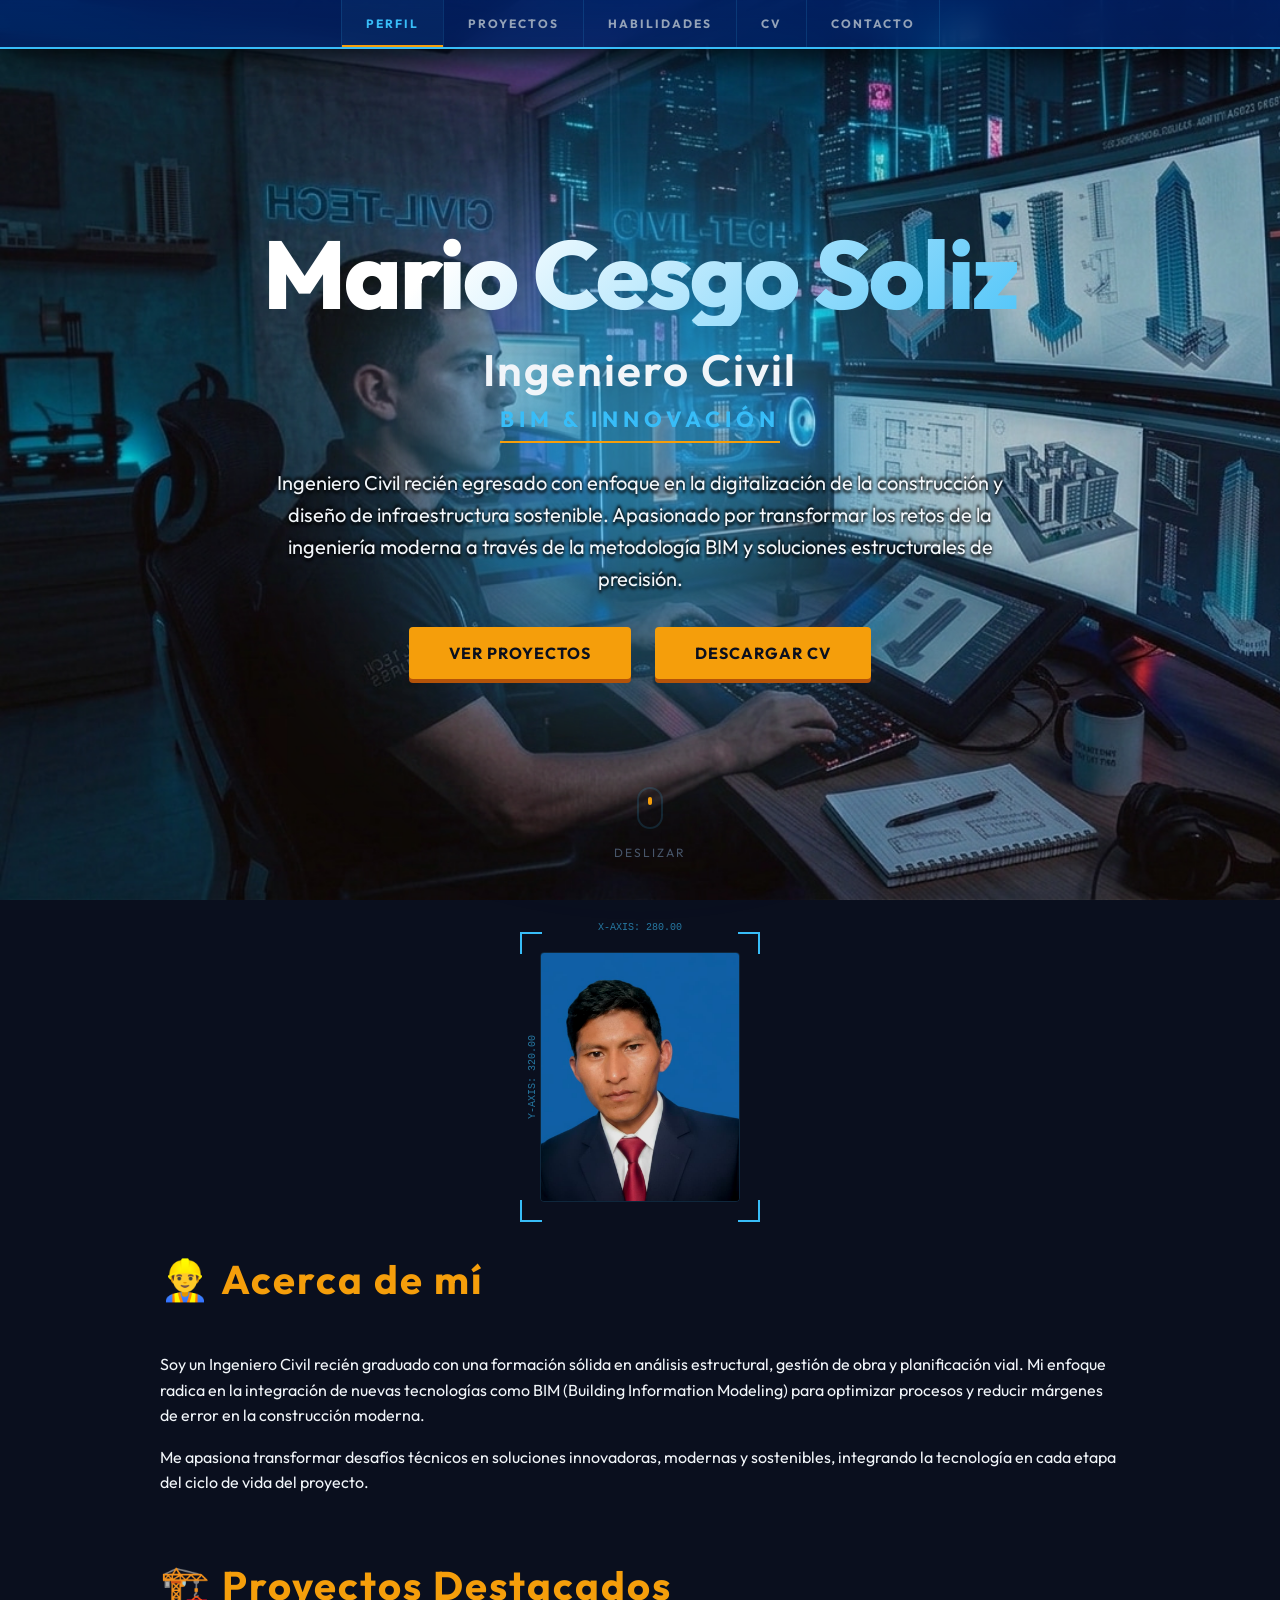
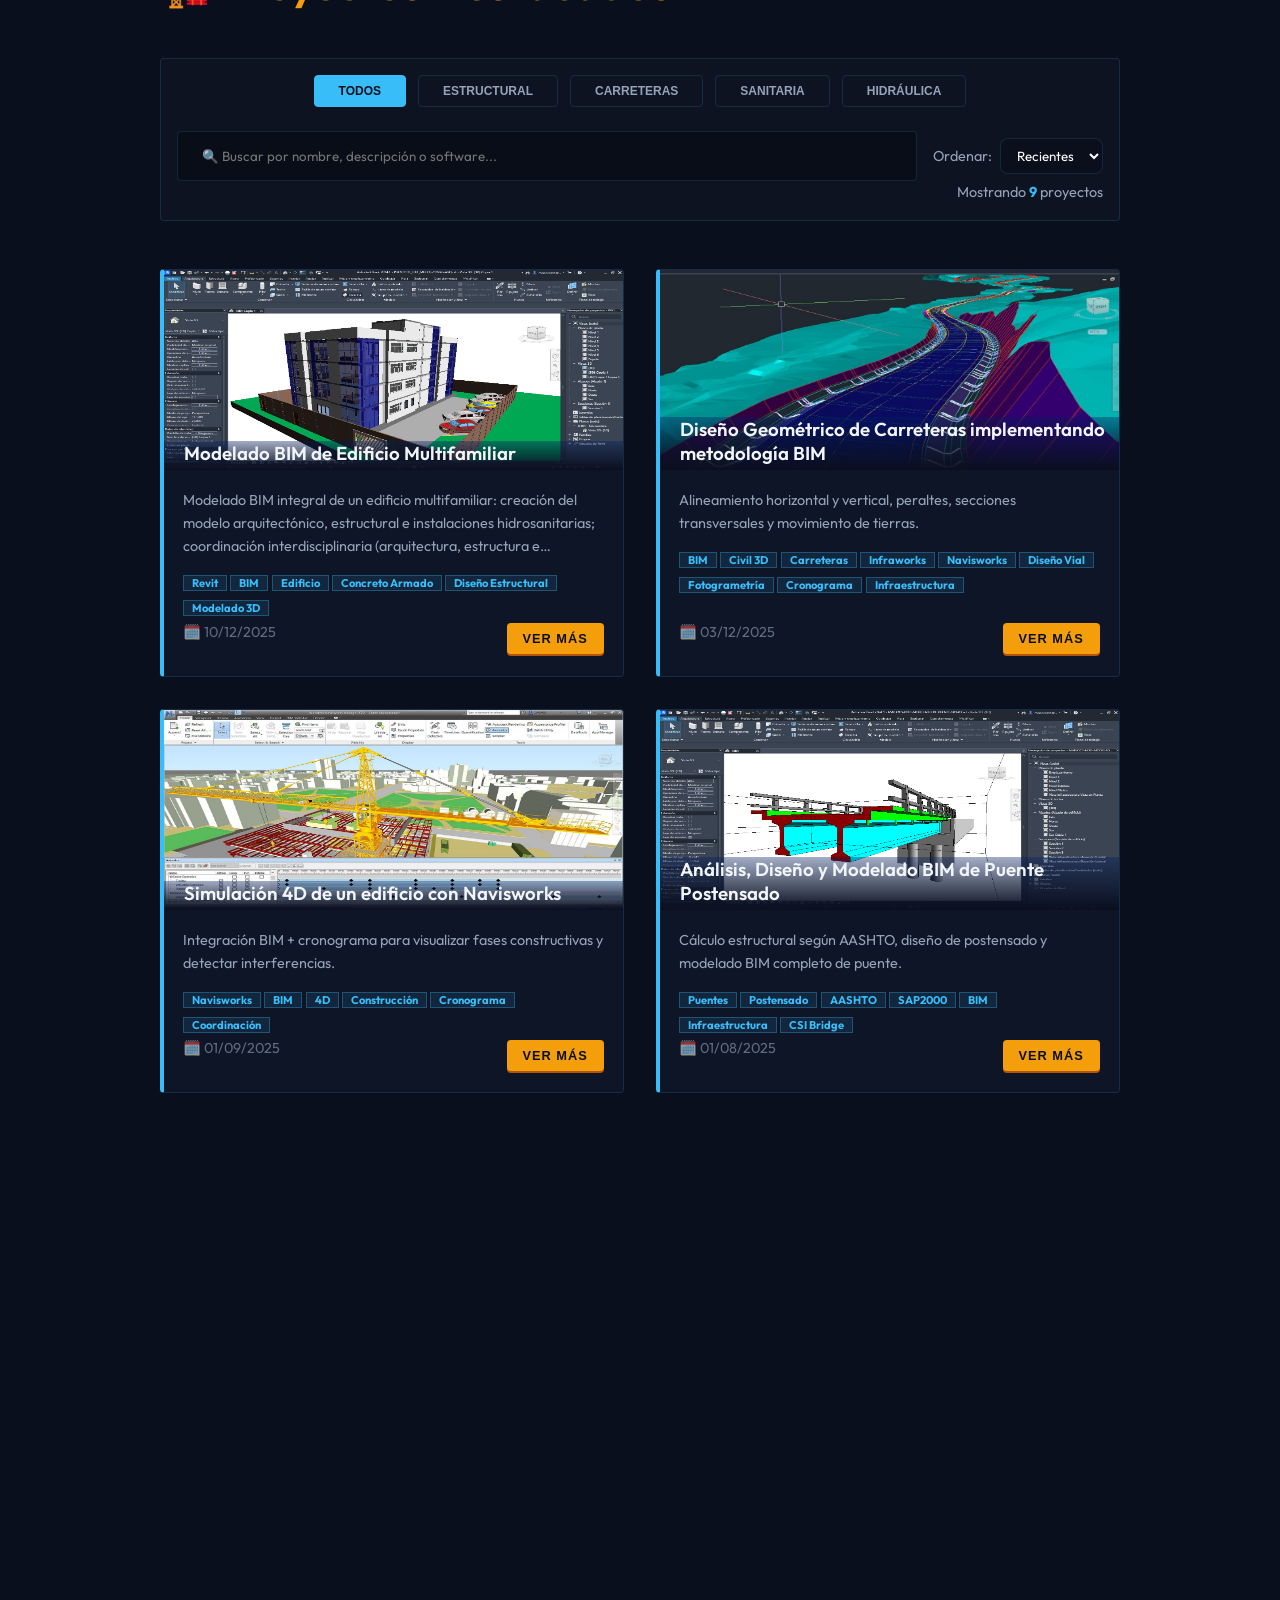
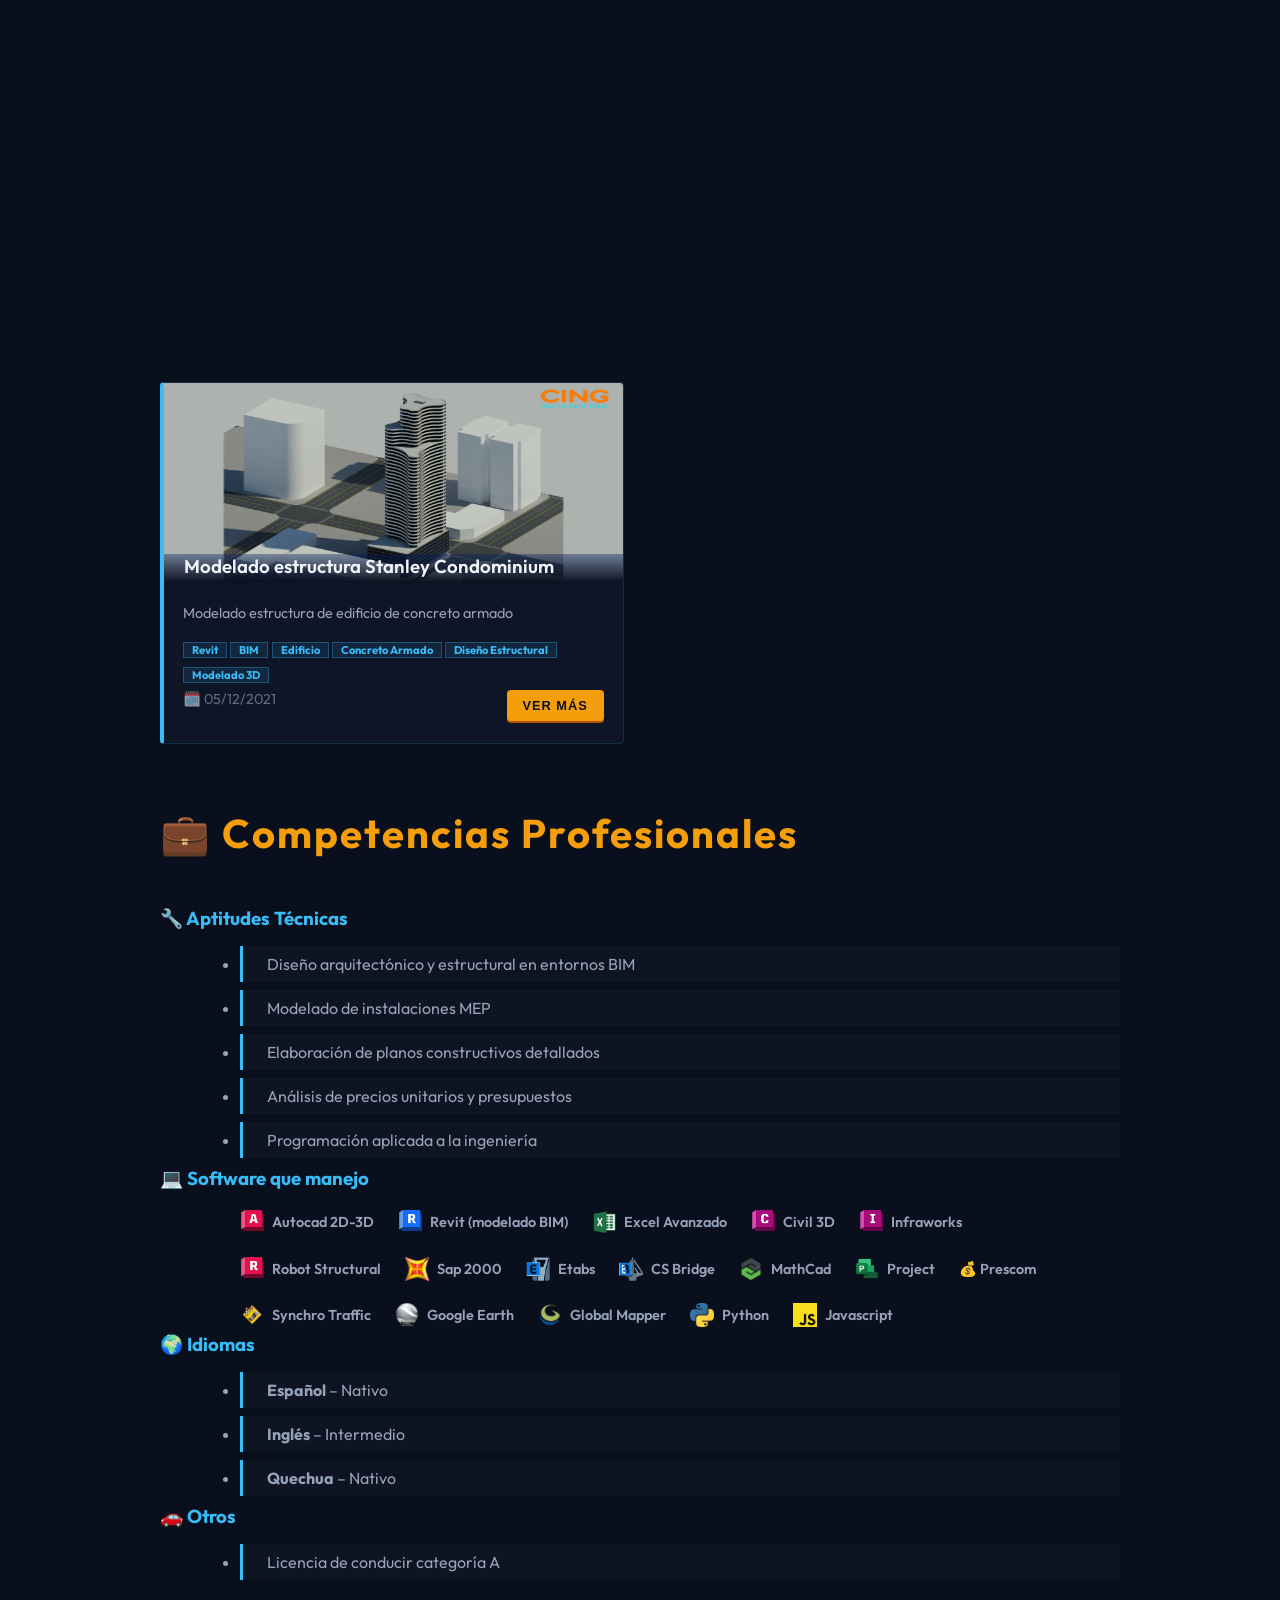
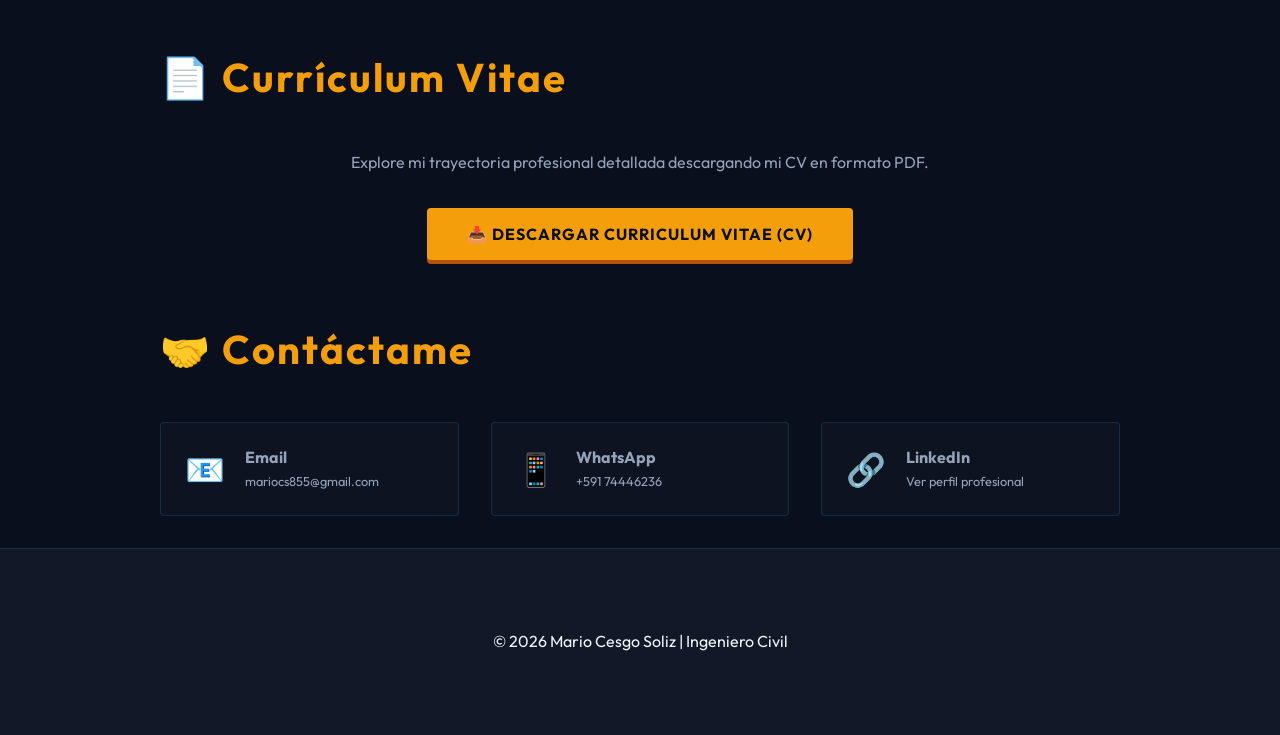
==== index.html @ 7e06bee7 "primer commit" ====
<!doctype html>
<html lang="es">
  <head>
    <meta charset="UTF-8" />
    <meta name="viewport" content="width=device-width, initial-scale=1.0" />
    <title>Mario Cesgo Soliz | Ing. Civil</title>
    <meta
      name="description"
      content="Portafolio profesional de Mario Cesgo Soliz, Ingeniero Civil especializado en BIM, estructuras y carreteras."
    />
    <link rel="stylesheet" href="style_portafolio.css" />
  </head>
  <body>
    <header>
      <nav>
        <div class="nav-links">
          <a href="#sobre-mi" class="active">Perfil</a>
          <a href="#proyectos">Proyectos</a>
          <a href="#competencias">Habilidades</a>
          <a href="#curriculum">CV</a>
          <a href="#contacto">Contacto</a>
        </div>
      </nav>
    </header>
    <main>
      <section id="inicio" class="hero">
        <div class="hero-content">
          <h1 class="reveal stagger-1">Mario Cesgo Soliz</h1>
          <h2 class="reveal stagger-2">
            Ingeniero Civil <span>BIM & Innovación</span>
          </h2>
          <p class="reveal stagger-3">
            Ingeniero Civil recién egresado con enfoque en la digitalización de
            la construcción y diseño de infraestructura sostenible. Apasionado
            por transformar los retos de la ingeniería moderna a través de la
            metodología BIM y soluciones estructurales de precisión.
          </p>
          <div class="hero-btns reveal stagger-4">
            <a href="#proyectos" class="btn">Ver Proyectos</a>
            <a href="#curriculum" class="btn">Descargar CV</a>
          </div>
          <div class="scroll-indicator" aria-hidden="true">
            <div class="mouse"></div>
            <span>Deslizar</span>
          </div>
        </div>
      </section>

      <!-- Sobre mí -->
      <section id="sobre-mi" class="container reveal">
        <div class="foto-perfil-container">
          <span class="label-coord coord-x">X-AXIS: 280.00</span>
          <span class="label-coord coord-y">Y-AXIS: 320.00</span>
          <div class="foto-perfil-wrapper">
            <img
              src="./img/perfil/foto_perfil.jpg"
              alt="Ingeniero Civil - Mario Cesgo"
              class="foto-perfil"
            />
          </div>
        </div>
        <div class="sobre-mi-texto">
          <h2>👷‍♂️ Acerca de mí</h2>
          <p>
            Soy un Ingeniero Civil recién graduado con una formación sólida en
            análisis estructural, gestión de obra y planificación vial. Mi
            enfoque radica en la integración de nuevas tecnologías como BIM
            (Building Information Modeling) para optimizar procesos y reducir
            márgenes de error en la construcción moderna.
          </p>
          <p style="margin-top: 1rem">
            Me apasiona transformar desafíos técnicos en soluciones innovadoras,
            modernas y sostenibles, integrando la tecnología en cada etapa del
            ciclo de vida del proyecto.
          </p>
        </div>
      </section>

      <!-- Proyectos -->
      <section id="proyectos" class="container">
        <h2 class="reveal">🏗️ Proyectos Destacados</h2>
        <div class="controles-proyectos reveal">
          <div class="filtros-container">
            <button class="filtro-btn active" data-mencion="todos">
              Todos
            </button>
            <button class="filtro-btn" data-mencion="estructural">
              Estructural
            </button>
            <button class="filtro-btn" data-mencion="carreteras">
              Carreteras
            </button>
            <button class="filtro-btn" data-mencion="sanitaria">
              Sanitaria
            </button>
            <button class="filtro-btn" data-mencion="hidráulica">
              Hidráulica
            </button>
          </div>

          <div
            class="buscar-ordenar-container"
          >
            <div class="buscador-container">
              <input
                type="text"
                id="buscador"
                placeholder="🔍 Buscar por nombre, descripción o software..."
                aria-label="Buscar proyectos por nombre, descripción o software"
              />
            </div>
            <div
              class="ordenacion-container"
            >
              <label
                for="ordenar"
              >Ordenar:</label
              >
              <select
                id="ordenar"
              >
                <option value="reciente">Recientes</option>
                <option value="antiguo">Antiguos</option>
              </select>
            </div>
          </div>
          <p
            style="
              font-size: 0.9rem;
              color: var(--text-muted);
              text-align: right;
            "
          >
            Mostrando
            <strong id="total-proyectos" style="color: var(--secondary)"
              >0</strong
            >
            proyectos
          </p>
        </div>

        <div id="lista-proyectos">
          <!-- Renderizado dinámico desde script.js -->
        </div>
      </section>

      <!-- Competencias -->
      <section id="competencias" class="container">
        <h2 class="reveal">💼 Competencias Profesionales</h2>
        <div class="competencia-section reveal">
          <h3>🔧 Aptitudes Técnicas</h3>
          <ul class="competencia-list">
            <li>Diseño arquitectónico y estructural en entornos BIM</li>
            <li>Modelado de instalaciones MEP</li>
            <li>Elaboración de planos constructivos detallados</li>
            <li>Análisis de precios unitarios y presupuestos</li>
            <li>Programación aplicada a la ingeniería</li>
          </ul>
        </div>
        <div class="competencia-section reveal">
          <h3>💻 Software que manejo</h3>
          <div class="software-grid">
            <span class="software-item"
              ><img src="./img/software%20icon/AutoCad.png" alt="AutoCad" />
              Autocad 2D-3D</span
            >
            <span class="software-item"
              ><img src="./img/software%20icon/Revit.png" alt="Revit" /> Revit
              (modelado BIM)</span
            >
            <span class="software-item"
              ><img src="./img/software%20icon/Excel.png" alt="Excel" /> Excel
              Avanzado</span
            >
            <span class="software-item"
              ><img src="./img/software%20icon/Civil3D.png" alt="Civil 3D" />
              Civil 3D</span
            >
            <span class="software-item"
              ><img
                src="./img/software%20icon/Infraworks.png"
                alt="Infraworks"
              />
              Infraworks</span
            >
            <span class="software-item"
              ><img
                src="./img/software%20icon/Robot_Structural.png"
                alt="Robot Structural"
              />
              Robot Structural</span
            >
            <span class="software-item"
              ><img src="./img/software%20icon/Sap2000.png" alt="Sap 2000" />
              Sap 2000</span
            >
            <span class="software-item"
              ><img src="./img/software%20icon/Etabs.png" alt="Etabs" />
              Etabs</span
            >
            <span class="software-item"
              ><img
                src="./img/software%20icon/CSiBridge-removebg-preview.png"
                alt="CS Bridge"
              />
              CS Bridge</span
            >
            <span class="software-item"
              ><img src="./img/software%20icon/Mathcad.png" alt="MathCad" />
              MathCad</span
            >
            <span class="software-item"
              ><img src="./img/software%20icon/Project.png" alt="Project" />
              Project</span
            >
            <span class="software-item">💰 Prescom</span>
            <span class="software-item"
              ><img
                src="./img/software%20icon/synchro_trafic.png"
                alt="Synchro Traffic"
              />
              Synchro Traffic</span
            >
            <span class="software-item"
              ><img
                src="./img/software%20icon/Google_Earth.png"
                alt="Google Earth"
              />
              Google Earth</span
            >
            <span class="software-item"
              ><img
                src="./img/software%20icon/Global_Mapper.png"
                alt="Global Mapper"
              />
              Global Mapper</span
            >
            <span class="software-item"
              ><img src="./img/software%20icon/Python.png" alt="Python" />
              Python</span
            >
            <span class="software-item"
              ><img
                src="./img/software%20icon/Javascript.png"
                alt="Javascript"
              />
              Javascript</span
            >
          </div>
        </div>
        <div
          class="competencia-grid reveal"
        >
          <div class="competencia-section">
            <h3>🌍 Idiomas</h3>
            <ul class="competencia-list competencia-list-block">
              <li><strong>Español</strong> – Nativo</li>
              <li><strong>Inglés</strong> – Intermedio</li>
              <li><strong>Quechua</strong> – Nativo</li>
            </ul>
          </div>
        </div>
        <div
          class="competencia-grid reveal"
        >
          <div class="competencia-section">
            <h3>🚗 Otros</h3>
            <ul class="competencia-list competencia-list-block">
              <li>Licencia de conducir categoría A</li>
            </ul>
          </div>
        </div>
      </section>

      <!-- Currículum Vitae -->
      <section id="curriculum" class="container reveal">
        <h2>📄 Currículum Vitae</h2>
        <div class="curriculum-card">
          <p style="margin-bottom: 2rem; color: var(--text-muted)">
            Explore mi trayectoria profesional detallada descargando mi CV en
            formato PDF.
          </p>
          <a href="./CV_Mario_Cesgo.pdf" download class="btn">
            <span>📥 Descargar Curriculum Vitae (CV)</span>
          </a>
        </div>
      </section>

      <!-- Contáctame -->
      <section id="contacto" class="container reveal">
        <h2 style="margin-bottom: 3rem">🤝 Contáctame</h2>
        <div class="contact-links-grid">
          <a href="mailto:mariocs855@gmail.com" class="contact-link">
            <span class="icon">📧</span>
            <div>
              <strong>Email</strong>
              <p style="font-size: 0.8rem; color: var(--text-muted)">
                mariocs855@gmail.com
              </p>
            </div>
          </a>
          <a
            href="https://wa.me/59174446236"
            target="_blank"
            class="contact-link"
          >
            <span class="icon">📱</span>
            <div>
              <strong>WhatsApp</strong>
              <p style="font-size: 0.8rem; color: var(--text-muted)">
                +591 74446236
              </p>
            </div>
          </a>
          <a
            href="https://www.linkedin.com/in/mariocesgo/"
            target="_blank"
            class="contact-link"
          >
            <span class="icon">🔗</span>
            <div>
              <strong>LinkedIn</strong>
              <p style="font-size: 0.8rem; color: var(--text-muted)">
                Ver perfil profesional
              </p>
            </div>
          </a>
        </div>
      </section>
    </main>
    <footer>
      <p>&copy; 2026 Mario Cesgo Soliz | Ingeniero Civil</p>
    </footer>

    <script src="script_portafolio.js"></script>
  </body>
</html>
---- style_portafolio.css ----
/* === VARIABLES GLOBALES - INGENIERÍA TÉCNICA (MODO OSCURO PERMANENTE) === */
@import url('https://fonts.googleapis.com/css2?family=Outfit:wght@300;400;600;700&display=swap');

:root {
    /* Technical Engineering Palette */
    --primary: #0a0f1e;
    /* Deep Midnight / Blueprint Base */
    --primary-light: #111827;
    --secondary: #38bdf8;
    /* Blueprint Cyan */
    --secondary-glow: rgba(56, 189, 248, 0.3);
    --accent: #f59e0b;
    /* Construction Amber / Safety Orange */
    --accent-glow: rgba(245, 158, 11, 0.3);
    --success: #10b981;

    /* Technical Glassmorphism */
    --glass-bg: rgba(15, 23, 42, 0.7);
    --glass-border: rgba(56, 189, 248, 0.15);
    --glass-blur: 12px;

    /* Text Hierarchy */
    --text: #f1f5f9;
    --text-muted: #94a3b8;
    --text-dim: #475569;

    /* Decoration */
    --radius-lg: 12px;
    /* More structured, less round */
    --radius-md: 8px;
    --radius-sm: 4px;

    --shadow-main: 0 10px 30px -10px rgba(0, 0, 0, 0.7);
    --shadow-accent: 0 0 30px -5px var(--secondary-glow);
}

/* === BASE & TECHNICAL BACKGROUND === */
* {
    box-sizing: border-box;
    margin: 0;
    padding: 0;
}

html {
    scroll-behavior: smooth;
}

body {
    font-family: 'Outfit', sans-serif;
    background-position: center;
    overflow-x: hidden;
}

main {
    background: var(--primary);
}

p {
    line-height: 1.6;
    color: var(--text);
}

/* === ANIMATIONS === */
@keyframes fadeInUp {
    from {
        opacity: 0;
        transform: translateY(30px);
    }

    to {
        opacity: 1;
        transform: translateY(0);
    }
}

@keyframes pulse {
    0% {
        transform: scale(1);
        opacity: 0.1;
    }

    100% {
        transform: scale(1.2);
        opacity: 0.15;
    }
}

/* Reveal Effect on Scroll */
.reveal {
    opacity: 0;
    transform: translateY(40px);
    transition: all 0.8s cubic-bezier(0.4, 0, 0.2, 1);
}

.reveal.active {
    opacity: 1;
    transform: translateY(0);
}

/* === HERO SECTION === */
.hero {
    min-height: 100vh;
    display: flex;
    flex-direction: column;
    justify-content: center;
    align-items: center;
    text-align: center;
    padding: 2rem;
    position: relative;
    background-color: var(--primary);
    background-image: url('img/portada-bg.jpg');
    background-size: cover;
}

.hero::before {
    content: '';
    position: absolute;
    width: clamp(300px, 60vw, 600px);
    height: clamp(300px, 60vw, 600px);
    background: radial-gradient(circle, var(--secondary) 0%, transparent 70%);
    filter: blur(100px);
    z-index: 2;
    border-radius: 50%;
    animation: pulse 10s ease-in-out infinite alternate;
}

.hero-content {
    max-width: 950px;
    z-index: 10;
    width: 100%;
}

.hero h1 {
    font-size: clamp(2rem, 8vw, 6rem);
    font-weight: 800;
    line-height: 1.1;
    margin-bottom: 1rem;
    letter-spacing: -2px;
    background: linear-gradient(135deg, #fff 30%, var(--secondary) 100%);
    -webkit-background-clip: text;
    -webkit-text-fill-color: transparent;
}

.hero h2 {
    font-size: clamp(1.2rem, 4vw, 2.75rem);
    font-weight: 600;
    margin-bottom: 1.5rem;
    color: var(--text);
    display: flex;
    flex-direction: column;
    gap: 0.5rem;
}

.hero h2 span {
    font-size: 0.5em;
    text-transform: uppercase;
    letter-spacing: 5px;
    color: var(--secondary);
    font-weight: 700;
    border-bottom: 2px solid var(--accent);
    width: fit-content;
    margin: 0 auto;
    padding-bottom: 0.5rem;
}

.hero p {
    font-size: clamp(1rem, 2vw, 1.25rem);
    color: var(--text);
    max-width: 750px;
    margin: 0 auto 2rem auto;
    text-shadow: 0 3px 3px #000000, 0 -3px 3px #000000;
}

.hero-btns {
    display: flex;
    gap: 1.5rem;
    justify-content: center;
    flex-wrap: wrap;
}

/* === BUTTONS === */
.btn {
    display: inline-block;
    padding: 1rem 2.5rem;
    background: var(--accent);
    color: var(--primary);
    border-radius: var(--radius-sm);
    text-decoration: none;
    font-weight: 700;
    text-transform: uppercase;
    letter-spacing: 1px;
    transition: all 0.3s ease;
    border: none;
    cursor: pointer;
    box-shadow: 0 4px 0px #b45309;
}

.btn:hover {
    transform: translateY(-2px);
    box-shadow: 0 6px 15px var(--accent-glow);
    filter: brightness(1.1);
}


/* === STAGGERED REVEAL === */
.stagger-1 {
    transition-delay: 0.1s;
}

.stagger-2 {
    transition-delay: 0.25s;
}

.stagger-3 {
    transition-delay: 0.4s;
}

.stagger-4 {
    transition-delay: 0.55s;
}

/* === NAVIGATION - TECHNICAL FULL BAR === */
nav {
    position: fixed;
    top: 0;
    left: 0;
    right: 0;
    width: 100%;
    padding: 0 2rem;
    display: flex;
    justify-content: space-between;
    align-items: center;
    background: linear-gradient(180deg, #001e63dd 0%, #001e63cc 100%);
    backdrop-filter: blur(var(--glass-blur));
    border-bottom: 2px solid var(--secondary);
    box-shadow: 0 8px 32px rgba(0, 0, 0, 0.8);
    z-index: 1000;
    flex-wrap: wrap;
}

.nav-links {
    display: flex;
    flex-grow: 1;
    justify-content: center;
    flex-wrap: wrap;
}

nav a {
    color: var(--text-muted);
    text-decoration: none;
    font-size: 0.75rem;
    font-weight: 700;
    text-transform: uppercase;
    letter-spacing: 2px;
    padding: 1rem 1.5rem;
    transition: all 0.3s ease;
    border-left: 1px solid var(--glass-border);
    display: flex;
    align-items: center;
    gap: 0.5rem;
    position: relative;
    white-space: nowrap;
}

nav a:last-child {
    border-right: 1px solid var(--glass-border);
}

nav a::before {
    content: '';
    position: absolute;
    bottom: 0;
    left: 0;
    width: 100%;
    height: 2px;
    background: var(--accent);
    transform: scaleX(0);
    transition: transform 0.3s ease;
}

nav a:hover,
nav a.active {
    color: var(--secondary);
    background: rgba(56, 189, 248, 0.05);
}

nav a:hover::before,
nav a.active::before {
    transform: scaleX(1);
}

#modoOscuroBtn {
    background: none;
    border: none;
    cursor: pointer;
    font-size: 1.25rem;
    padding: 0.5rem;
    color: var(--text);
    transition: transform 0.3s ease;
}

/* === SOBRE MI - IMAGE INTEGRATION === */
#sobre-mi {
    display: flex;
    align-items: center;
    gap: 2rem;
    flex-wrap: wrap;
    justify-content: center;
}

.foto-perfil-container {
    position: relative;
    padding: 20px;
}

/* Technical Corner Brackets */
.foto-perfil-container::before,
.foto-perfil-container::after,
.foto-perfil-wrapper::before,
.foto-perfil-wrapper::after {
    content: '';
    position: absolute;
    width: 20px;
    height: 20px;
    border-color: var(--secondary);
    border-style: solid;
    z-index: 2;
}

.foto-perfil-container::before {
    top: 0;
    left: 0;
    border-width: 2px 0 0 2px;
}

.foto-perfil-container::after {
    top: 0;
    right: 0;
    border-width: 2px 2px 0 0;
}

.foto-perfil-wrapper::before {
    bottom: 0;
    left: 0;
    border-width: 0 0 2px 2px;
}

.foto-perfil-wrapper::after {
    bottom: 0;
    right: 0;
    border-width: 0 2px 2px 0;
}

/* Technical Labels */
.foto-perfil-container .label-coord {
    position: absolute;
    font-size: 10px;
    color: var(--secondary);
    opacity: 0.6;
    font-family: monospace;
}

.foto-perfil-container .coord-x {
    top: -10px;
    left: 50%;
    transform: translateX(-50%);
}

.foto-perfil-container .coord-y {
    left: -30px;
    top: 50%;
    transform: translateY(-50%) rotate(-90deg);
}

.foto-perfil {
    width: 200px;
    height: 250px;
    border-radius: var(--radius-sm);
    object-fit: cover;
    filter: contrast(1.1) brightness(0.9);
    border: 1px solid var(--glass-border);
    display: block;
    transition: all 0.5s ease;
}

.foto-perfil-container:hover .foto-perfil {
    filter: contrast(1.2) brightness(1.1) saturate(0.8);
    box-shadow: 0 0 30px var(--secondary-glow);
}

/* === SECTIONS & CONTAINERS === */
.container {
    max-width: 90%;
    margin: 0 auto;
    padding: 2rem 6rem;
    /* Enhanced side padding for contained look */
}

h2 {
    font-size: 2.5rem;
    margin-bottom: 3rem;
    /* text-align: center; */
    letter-spacing: 2px;
    color: var(--accent);
}

/* === PROJECTS SECTION === */
.controles-proyectos {
    background: rgba(255, 255, 255, 0.02);
    border: 1px solid var(--glass-border);
    padding: 1rem;
    margin-bottom: 3rem;
    border-radius: var(--radius-sm);
}

.filtros-container {
    display: flex;
    flex-wrap: wrap;
    gap: 0.75rem;
    justify-content: center;
    margin-bottom: 1.5rem;
}

.filtro-btn {
    padding: 0.5rem 1.5rem;
    background: transparent;
    color: var(--text-muted);
    border: 1px solid var(--glass-border);
    border-radius: var(--radius-sm);
    font-weight: 700;
    text-transform: uppercase;
    font-size: 0.75rem;
    cursor: pointer;
    transition: all 0.3s ease;
    white-space: nowrap;
}

.filtro-btn:hover {
    border-color: var(--secondary);
    color: var(--text);
}

.filtro-btn.active {
    background: var(--secondary);
    color: var(--primary);
    border-color: var(--secondary);
}

.buscador-container input {
    width: 100%;
    padding: 1rem 1.5rem;
    background: rgba(0, 0, 0, 0.3);
    border: 1px solid var(--glass-border);
    border-radius: var(--radius-sm);
    color: white;
    font-family: inherit;
    transition: all 0.3s ease;
}

.buscador-container input:focus {
    outline: none;
    border-color: var(--secondary);
    box-shadow: 0 0 0 4px var(--secondary-glow);
}

.buscar-ordenar-container {
    display: grid;
    grid-template-columns: 1fr auto;
    gap: 1rem;
    align-items: center;
}

.ordenacion-container {
    display: flex;
    align-items: center;
    gap: 0.5rem;
}

.ordenacion-container label {
    font-size: 0.9rem;
    color: var(--text-muted);
    white-space: nowrap;
}

.ordenacion-container select {
    background: rgba(0, 0, 0, 0.2);
    border: 1px solid var(--glass-border);
    color: white;
    padding: 0.5rem 0.75rem;
    border-radius: 8px;
    font-family: inherit;
    cursor: pointer;
    transition: all 0.3s ease;
    flex: 1;
}

.ordenacion-container select:hover {
    border-color: var(--secondary);
}

.ordenacion-container select:focus {
    outline: none;
    border-color: var(--secondary);
    box-shadow: 0 0 0 2px var(--secondary-glow);
}

#lista-proyectos {
    display: grid;
    grid-template-columns: repeat(auto-fill, minmax(320px, 1fr));
    gap: 2rem;
}

.proyecto {
    display: flex;
    flex-direction: column;
    background: rgba(15, 23, 42, 0.8);
    border: 1px solid var(--glass-border);
    border-left: 4px solid var(--secondary);
    border-radius: var(--radius-sm);
    padding: 0;
    overflow: hidden;
    transition: all 0.4s ease;
    height: 100%;
}

.proyecto:hover {
    border-color: var(--secondary);
    box-shadow: 0 0 20px var(--secondary-glow);
    transform: translateY(-5px);
}

.proyecto-img-wrapper {
    position: relative;
    display: inline-block;
    width: 100%;
    height: 200px;
    overflow: hidden;
}

.proyecto img {
    width: 100%;
    height: 100%;
    transition: transform 0.6s ease;
}

.proyecto:hover img {
    transform: scale(1.1);
}

.proyecto-info {
    padding: 1.2rem;
    display: flex;
    flex-direction: column;
    flex-grow: 1;
}

.proyecto-footer {
    display: flex;
    justify-content: space-between;
    align-items: center;
    gap: 1rem;
    margin-top: auto;
    flex-wrap: wrap;
}

.fecha-publicacion {
    font-size: 0.75rem;
    opacity: 0.6;
    flex-shrink: 0;
}

.btn-small {
    padding: 0.5rem 1rem !important;
    font-size: 0.8rem !important;
    box-shadow: 0 2px 0px #b45309 !important;
}

.overlay {
    position: absolute;
    bottom: 0;
    left: 0;
    width: 100%;
    padding-left: 20px;
    padding-bottom: 5px;
    background: linear-gradient( to top, var(--primary), #001e635d);
    color: var(--text);
    font-weight: 600;
}

.proyecto p {
    font-size: 0.9rem;
    color: var(--text-muted);
    margin-bottom: 0.8rem;
    display: -webkit-box;
    -webkit-line-clamp: 3;
    -webkit-box-orient: vertical;
    overflow: hidden;
}

.tag {
    display: inline-block;
    background: rgba(56, 189, 248, 0.1);
    color: var(--secondary);
    padding: 0rem 0.5rem;
    border: 1px solid var(--secondary-glow);
    font-size: 0.7rem;
    font-weight: 700;
    margin-right: 0.2rem;
    margin-bottom: 0.3rem;
    white-space: nowrap;
}

/* === COMPETENCIAS === */
.software-grid {
    display: flex;
    flex-wrap: wrap;
    gap: 0.8rem 1.5rem;
    margin-left: 5rem;
}

.software-item {
    color: var(--text-muted);
    font-weight: 600;
    font-size: 0.9rem;
    transition: all 0.3s ease;
    display: flex;
    align-items: center;
    gap: 0.5rem;
    padding: 0.3rem 0;
    cursor: default;
}

.software-item:hover {
    color: var(--secondary);
    transform: translateX(3px);
}

.software-item img {
    width: 24px;
    height: 24px;
    object-fit: contain;
}

#competencias .competencia-list li {
    background: rgba(255, 255, 255, 0.02);
    padding: 0.5rem 1.5rem;
    border-left: 3px solid var(--secondary);
    margin-bottom: 0.5rem;
    color: var(--text-muted);
    margin-left: 5rem;
}

.competencia-section h3 {
    color: var(--secondary);
    margin-bottom: 1rem;
}

.competencia-grid {
    display: grid;
    grid-template-columns: repeat(auto-fit, minmax(200px, 1fr));
    gap: 2rem;
}

.competencia-list-block {
    display: block;
}


.curriculum-card {
    display: flex;
    flex-direction: column;
    align-items: center;
    text-align: center;
}

/* === CONTACT === */
.contact-links-grid {
    display: grid;
    grid-template-columns: repeat(auto-fit, minmax(250px, 1fr));
    gap: 2rem;
}

.contact-link {
    background: rgba(255, 255, 255, 0.02);
    border: 1px solid var(--glass-border);
    padding: 1.5rem;
    border-radius: var(--radius-sm);
    display: flex;
    align-items: center;
    gap: 1.25rem;
    color: var(--text-muted);
    text-decoration: none;
    transition: all 0.3s ease;
}

.contact-link:hover {
    border-color: var(--secondary);
    color: var(--text);
    transform: translateY(-2px);
}

.contact-link .icon {
    font-size: 2rem;
    flex-shrink: 0;
}

.contact-link strong {
    display: block;
    font-size: 1rem;
    margin-bottom: 0.25rem;
}

/* === SCROLL INDICATOR === */
.scroll-indicator {
    position: absolute;
    bottom: 2.5rem;
    left: 48%;
    display: flex;
    flex-direction: column;
    align-items: center;
    gap: 1rem;
    color: var(--text-dim);
    font-size: 0.75rem;
    text-transform: uppercase;
    letter-spacing: 2px;
}

.mouse {
    width: 26px;
    height: 42px;
    border: 2px solid var(--glass-border);
    border-radius: 20px;
    position: relative;
}

.mouse::before {
    content: '';
    width: 4px;
    height: 8px;
    background: var(--accent);
    position: absolute;
    left: 50%;
    transform: translateX(-50%);
    top: 8px;
    border-radius: 2px;
    animation: scrollMouse 2s infinite;
}

@keyframes scrollMouse {
    0% {
        transform: translate(-50%, 0);
        opacity: 1;
    }

    100% {
        transform: translate(-50%, 15px);
        opacity: 0;
    }
}

/* === FOOTER === */
footer {
    padding: 5rem 2rem;
    text-align: center;
    border-top: 1px solid var(--glass-border);
    background: var(--primary-light);
}

/* === RESPONSIVE DESIGN === */

/* Tablets Grandes (1024px) */
@media (max-width: 1024px) {
    .container {
        padding: 4rem 3rem;
    }

    #sobre-mi {
        gap: 3rem;
    }

    .foto-perfil {
        width: 180px;
        height: 220px;
    }

    .software-grid {
        margin-left: 2rem;
    }

    .competencia-list li {
        margin-left: 2rem;
    }

    #lista-proyectos {
        grid-template-columns: repeat(auto-fill, minmax(280px, 1fr));
        gap: 1.5rem;
    }
}

/* Tablets (768px) */
@media (max-width: 768px) {
    .hero {
        min-height: 70vh;
        padding: 1.5rem;
    }

    .hero h2 {
        margin-bottom: 1rem;
    }

    .hero p {
        margin: 0 auto 1.5rem auto;
        font-size: 0.95rem;
    }

    nav {
        padding: 0 1rem;
    }

    .nav-links {
        width: 100%;
        gap: 0.5rem;
        padding: 0.5rem 0;
    }

    nav a {
        padding: 0.75rem 1rem;
        font-size: 0.65rem;
        letter-spacing: 1px;
    }

    main {
        margin-top: 65px;
    }

    .container {
        padding: 3rem 1.5rem;
    }

    h2 {
        font-size: 1.8rem;
        margin-bottom: 2rem;
    }

    #sobre-mi {
        flex-direction: column;
        gap: 2rem;
        text-align: center;
    }

    .foto-perfil-container .label-coord {
        font-size: 8px;
    }

    .foto-perfil {
        width: 160px;
        height: 200px;
    }

    .controles-proyectos {
        padding: 1.5rem;
        margin-bottom: 2rem;
    }

    .buscar-ordenar-container {
        grid-template-columns: 1fr;
        gap: 1.5rem;
    }

    .ordenacion-container {
        justify-content: flex-start;
    }

    .ordenacion-container select {
        flex: none;
        min-width: 120px;
    }

    #lista-proyectos {
        grid-template-columns: repeat(auto-fill, minmax(250px, 1fr));
        gap: 1.5rem;
    }

    .proyecto-img-wrapper {
        height: 180px;
    }

    .software-grid {
        margin-left: 0;
        gap: 1rem;
        justify-content: center;
    }

    .competencia-list li {
        margin-left: 0;
        padding: 0.5rem 1.5rem;
    }

    .competencia-grid {
        grid-template-columns: 1fr;
        gap: 1.5rem;
    }

    .contact-links-grid {
        gap: 1.5rem;
    }

    .scroll-indicator {
        bottom: 1.5rem;
        font-size: 0.65rem;
        letter-spacing: 1px;
    }

    footer {
        padding: 3rem 1.5rem;
    }
}

/* Móviles (480px) */
@media (max-width: 480px) {
    .hero {
        min-height: 60vh;
        padding: 1rem;
    }

    .hero h1 {
        margin-bottom: 0.5rem;
    }

    .hero h2 span {
        letter-spacing: 2px;
        font-size: 0.45em;
    }

    .hero p {
        margin: 0 auto 1rem auto;
        font-size: 0.85rem;
    }

    .hero-btns {
        flex-direction: column;
        gap: 1rem;
        width: 100%;
    }

    .hero-btns .btn {
        width: 100%;
    }

    nav {
        padding: 0 0.5rem;
    }

    nav a {
        padding: 0.5rem 0.75rem;
        font-size: 0.55rem;
        letter-spacing: 0.5px;
        border: none;
    }

    nav a:last-child {
        border-right: none;
    }

    main {
        margin-top: 60px;
    }

    .container {
        padding: 2rem 1rem;
    }

    h2 {
        font-size: 1.5rem;
        margin-bottom: 1.5rem;
    }

    .foto-perfil-container {
        padding: 15px;
    }

    .foto-perfil-container::before,
    .foto-perfil-container::after,
    .foto-perfil-wrapper::before,
    .foto-perfil-wrapper::after {
        width: 15px;
        height: 15px;
    }

    .foto-perfil-container .label-coord {
        display: none;
    }

    .foto-perfil {
        width: 140px;
        height: 180px;
    }

    .controles-proyectos {
        padding: 1rem;
        margin-bottom: 1.5rem;
    }

    .filtros-container {
        gap: 0.5rem;
    }

    .filtro-btn {
        padding: 0.4rem 1rem;
        font-size: 0.65rem;
    }

    .buscador-container input {
        padding: 0.75rem 1rem;
        font-size: 0.9rem;
    }

    .buscar-ordenar-container {
        gap: 1rem;
    }

    .ordenacion-container {
        width: 100%;
    }

    .ordenacion-container label {
        font-size: 0.8rem;
    }

    .ordenacion-container select {
        width: 100%;
        padding: 0.5rem;
    }

    #lista-proyectos {
        grid-template-columns: 1fr;
        gap: 1rem;
    }

    .proyecto:hover {
        transform: translateY(-3px);
    }

    .proyecto-img-wrapper {
        height: 150px;
    }

    .proyecto-footer {
        flex-direction: column;
        gap: 0.75rem;
        justify-content: flex-start;
    }

    .fecha-publicacion {
        font-size: 0.7rem;
        width: 100%;
    }

    .btn-small {
        width: 100%;
        padding: 0.6rem 1rem !important;
        font-size: 0.75rem !important;
    }

    .tag {
        font-size: 0.65rem;
        padding: 0rem 0.4rem;
        margin-right: 0.15rem;
    }

    .software-grid {
        gap: 0.75rem;
    }

    .software-item {
        font-size: 0.8rem;
    }

    .software-item img {
        width: 20px;
        height: 20px;
    }

    .competencia-list li {
        padding: 0.4rem 1rem;
        font-size: 0.9rem;
    }

    .competencia-section h3 {
        margin-bottom: 0.75rem;
    }

    .competencia-grid {
        gap: 1rem;
    }

    .contact-links-grid {
        grid-template-columns: 1fr;
        gap: 1rem;
    }

    .contact-link {
        padding: 1.25rem;
        gap: 1rem;
    }

    .contact-link .icon {
        font-size: 1.5rem;
    }

    .contact-link strong {
        font-size: 0.95rem;
    }

    .scroll-indicator {
        display: none;
    }

    footer {
        padding: 2rem 1rem;
        font-size: 0.9rem;
    }
}
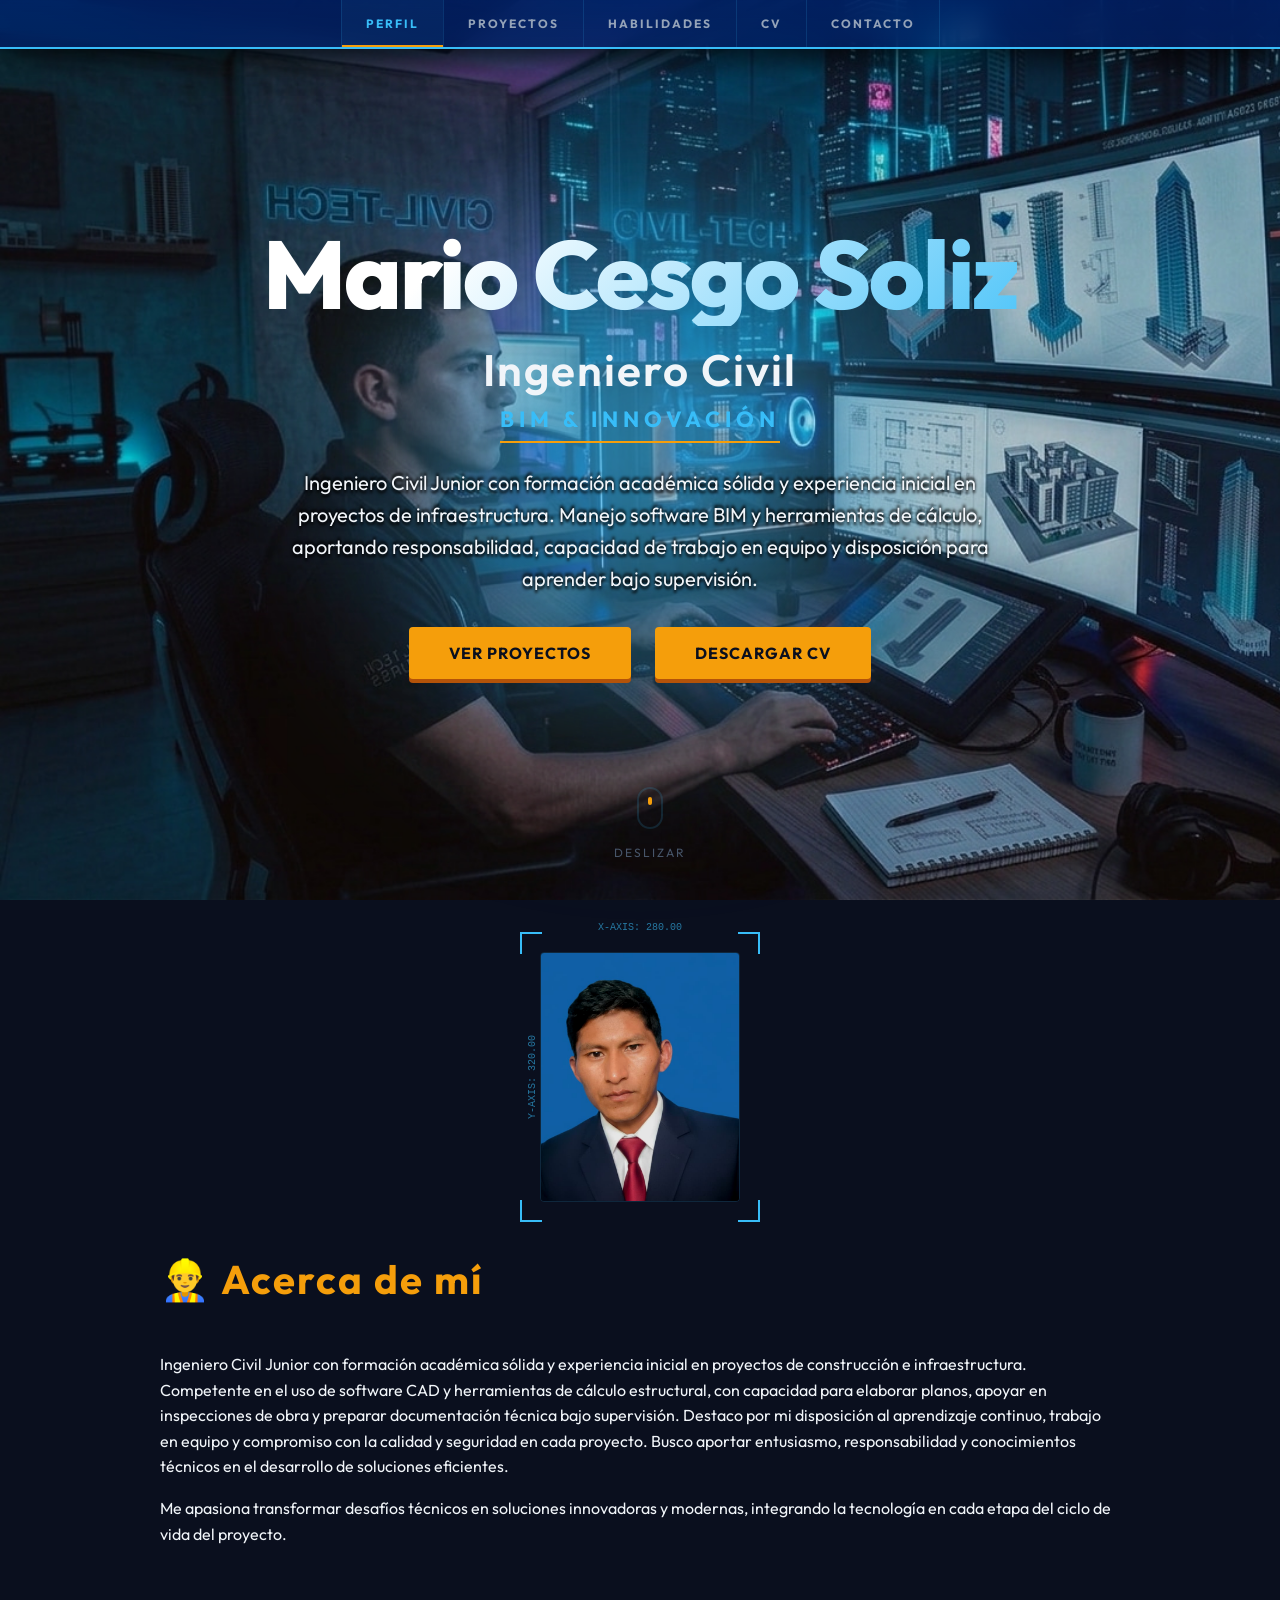
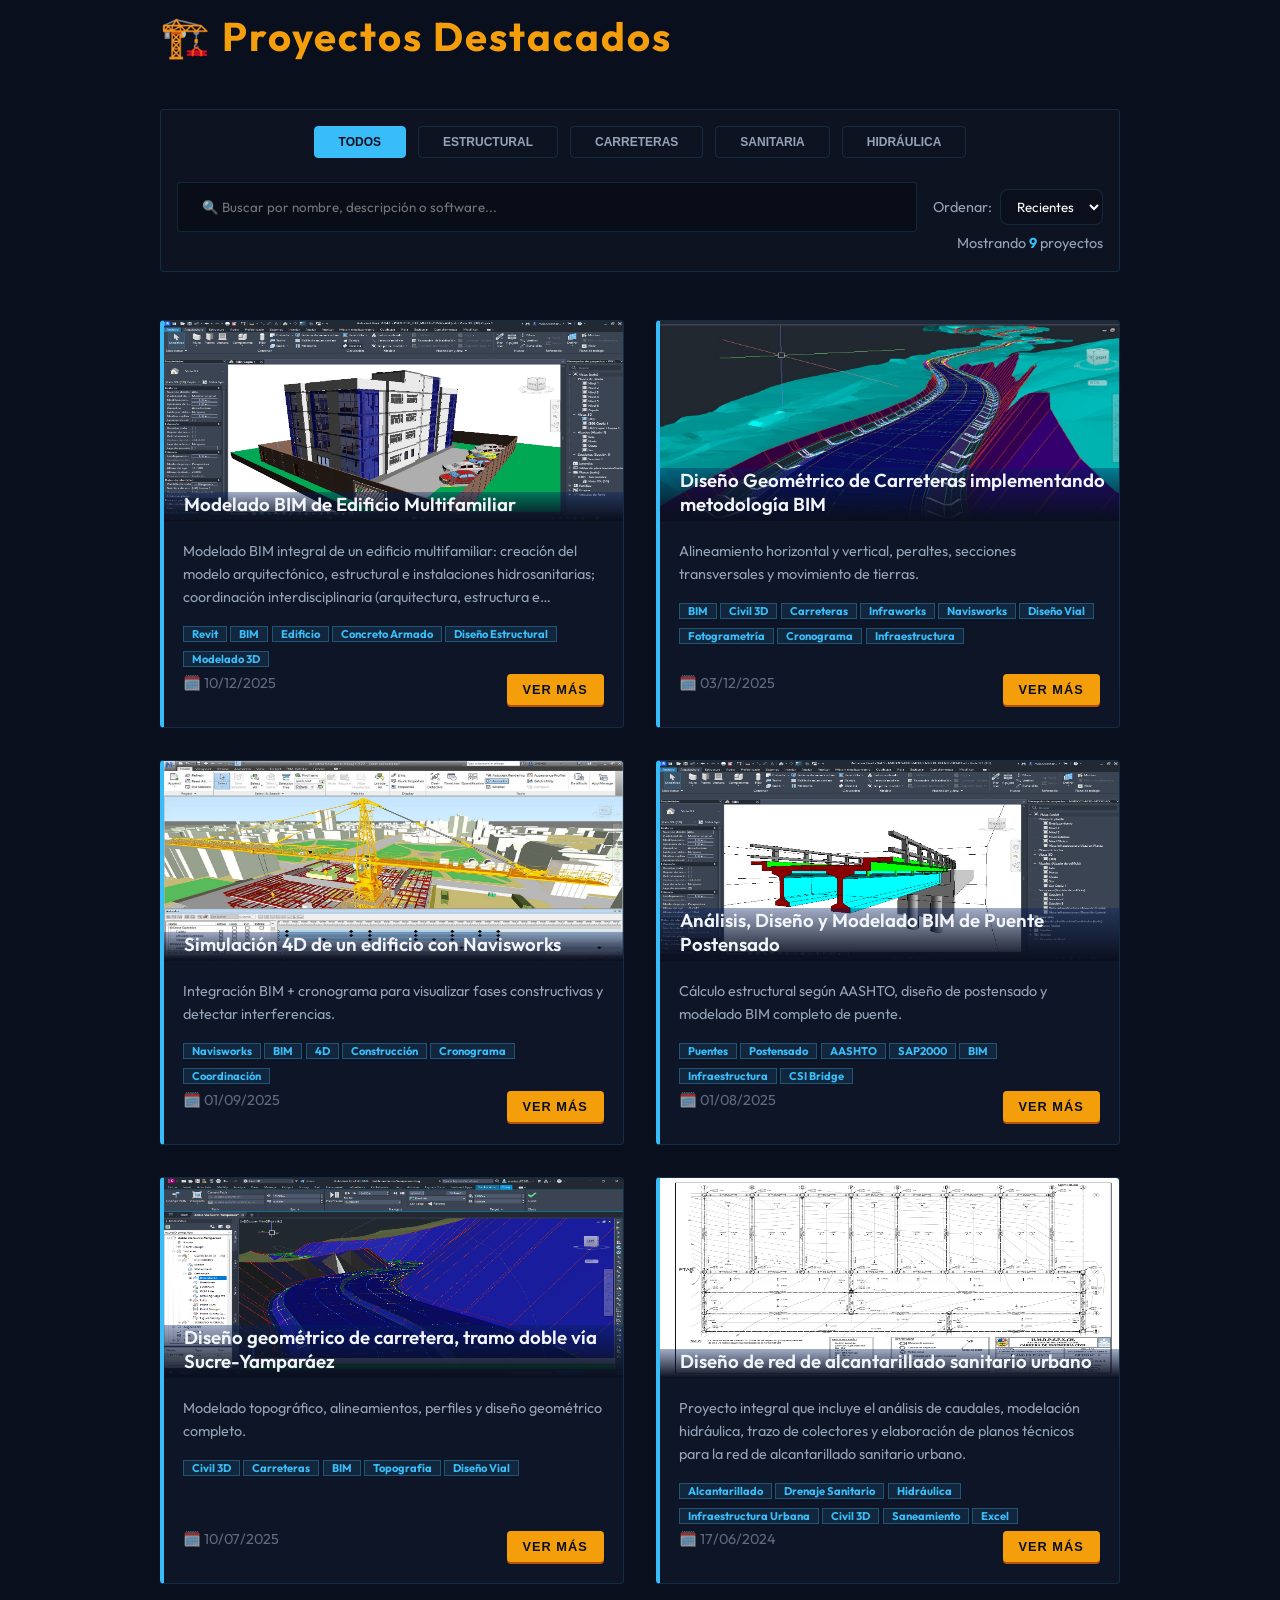
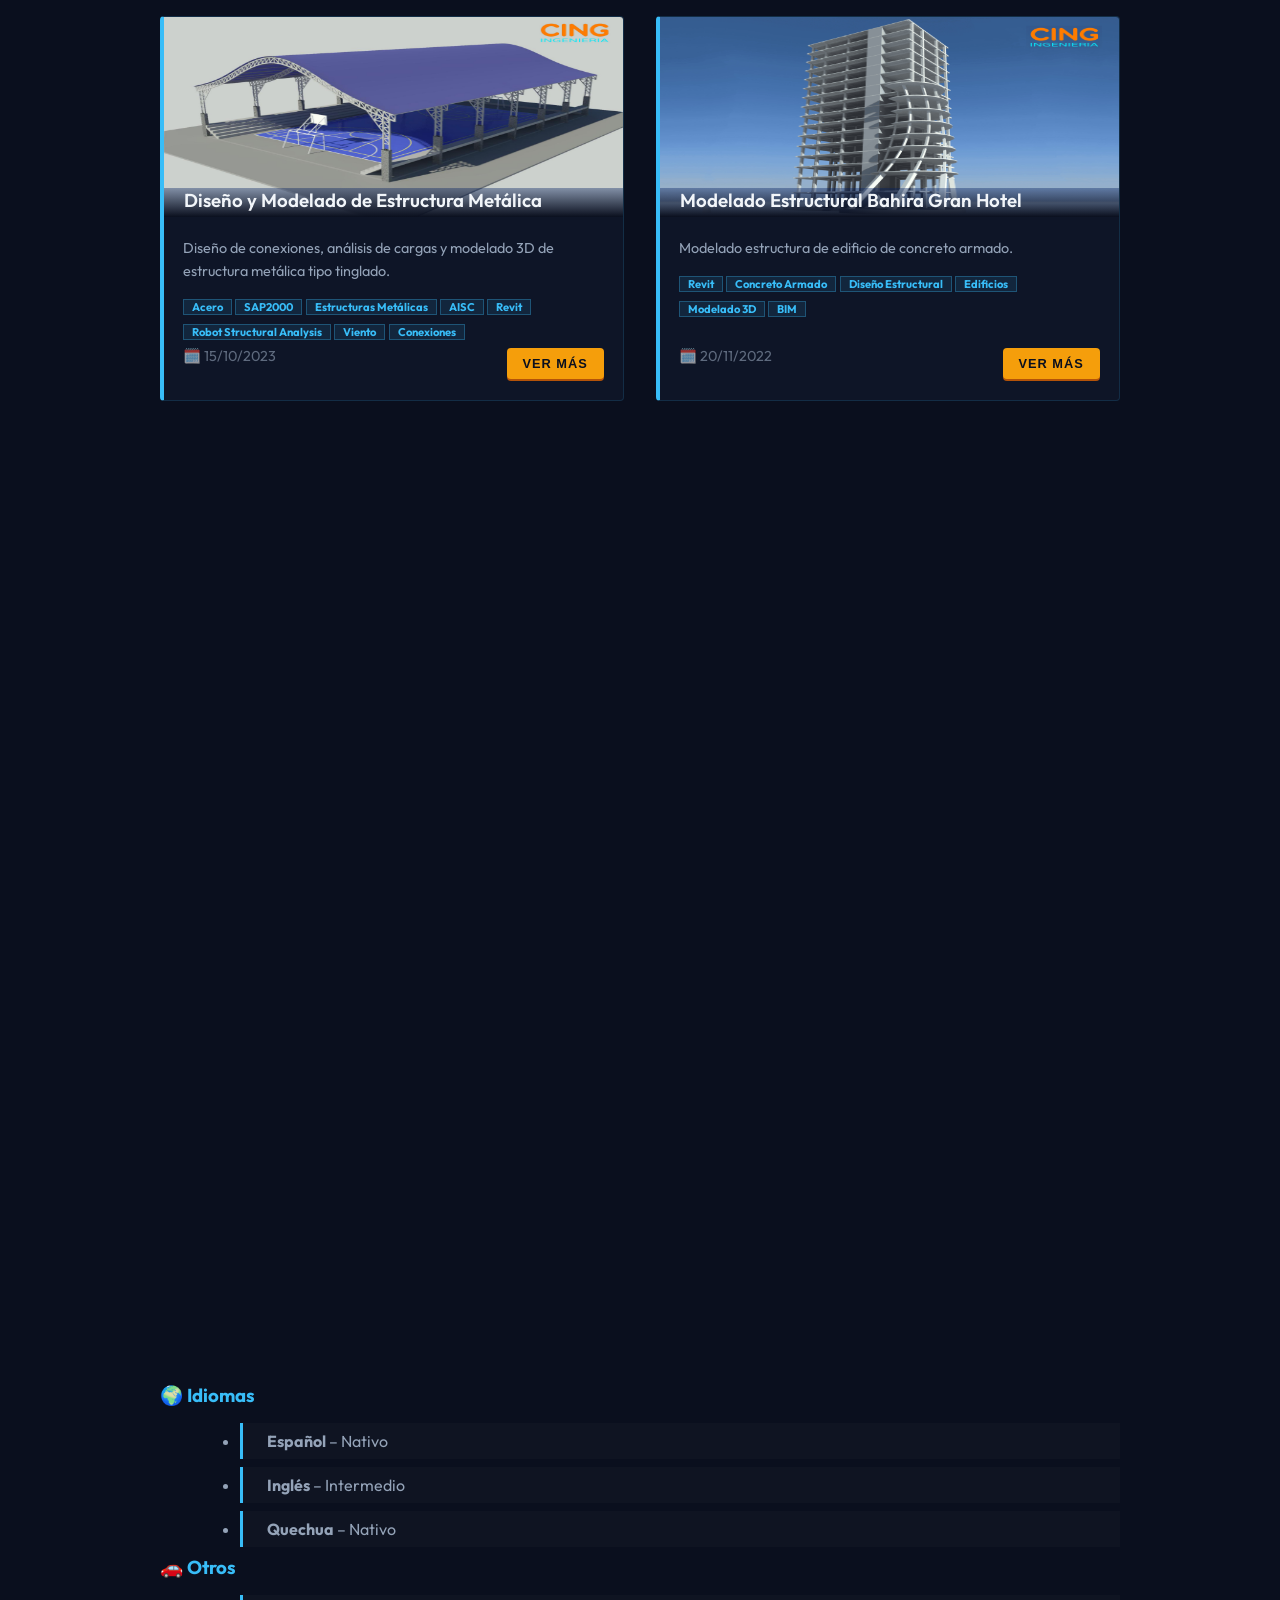
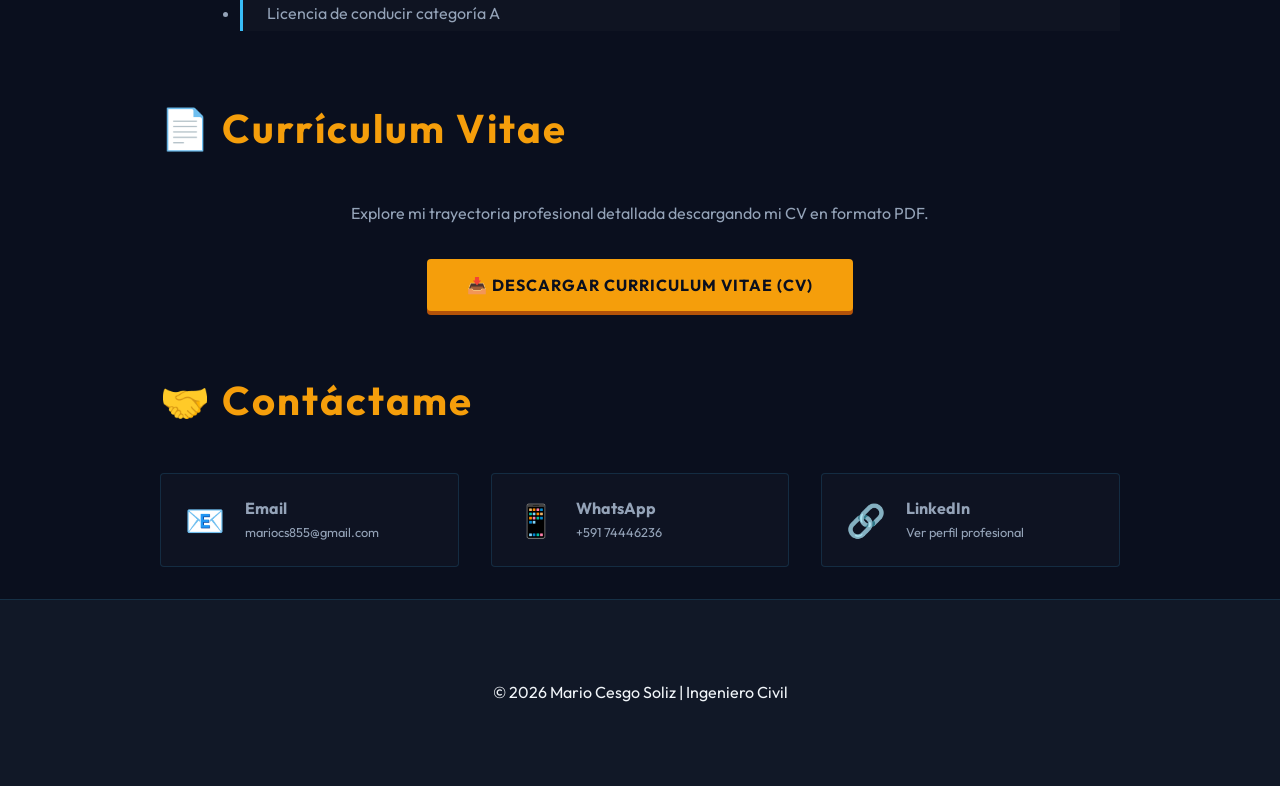
==== commit 98abfdfc: "mejoras en la descripcion" ====
--- a/index.html
+++ b/index.html
@@ -30,10 +30,10 @@
             Ingeniero Civil <span>BIM & Innovación</span>
           </h2>
           <p class="reveal stagger-3">
-            Ingeniero Civil recién egresado con enfoque en la digitalización de
-            la construcción y diseño de infraestructura sostenible. Apasionado
-            por transformar los retos de la ingeniería moderna a través de la
-            metodología BIM y soluciones estructurales de precisión.
+            Ingeniero Civil Junior con formación académica sólida y experiencia
+            inicial en proyectos de infraestructura. Manejo software BIM y
+            herramientas de cálculo, aportando responsabilidad, capacidad de
+            trabajo en equipo y disposición para aprender bajo supervisión.
           </p>
           <div class="hero-btns reveal stagger-4">
             <a href="#proyectos" class="btn">Ver Proyectos</a>
@@ -62,16 +62,20 @@
         <div class="sobre-mi-texto">
           <h2>👷‍♂️ Acerca de mí</h2>
           <p>
-            Soy un Ingeniero Civil recién graduado con una formación sólida en
-            análisis estructural, gestión de obra y planificación vial. Mi
-            enfoque radica en la integración de nuevas tecnologías como BIM
-            (Building Information Modeling) para optimizar procesos y reducir
-            márgenes de error en la construcción moderna.
+            Ingeniero Civil Junior con formación académica sólida y experiencia
+            inicial en proyectos de construcción e infraestructura. Competente
+            en el uso de software CAD y herramientas de cálculo estructural, con
+            capacidad para elaborar planos, apoyar en inspecciones de obra y
+            preparar documentación técnica bajo supervisión. Destaco por mi
+            disposición al aprendizaje continuo, trabajo en equipo y compromiso
+            con la calidad y seguridad en cada proyecto. Busco aportar
+            entusiasmo, responsabilidad y conocimientos técnicos en el
+            desarrollo de soluciones eficientes.
           </p>
           <p style="margin-top: 1rem">
-            Me apasiona transformar desafíos técnicos en soluciones innovadoras,
-            modernas y sostenibles, integrando la tecnología en cada etapa del
-            ciclo de vida del proyecto.
+            Me apasiona transformar desafíos técnicos en soluciones innovadoras
+            y modernas, integrando la tecnología en cada etapa del ciclo de vida
+            del proyecto.
           </p>
         </div>
       </section>
@@ -98,9 +102,7 @@
             </button>
           </div>
 
-          <div
-            class="buscar-ordenar-container"
-          >
+          <div class="buscar-ordenar-container">
             <div class="buscador-container">
               <input
                 type="text"
@@ -109,16 +111,9 @@
                 aria-label="Buscar proyectos por nombre, descripción o software"
               />
             </div>
-            <div
-              class="ordenacion-container"
-            >
-              <label
-                for="ordenar"
-              >Ordenar:</label
-              >
-              <select
-                id="ordenar"
-              >
+            <div class="ordenacion-container">
+              <label for="ordenar">Ordenar:</label>
+              <select id="ordenar">
                 <option value="reciente">Recientes</option>
                 <option value="antiguo">Antiguos</option>
               </select>
@@ -248,9 +243,7 @@
             >
           </div>
         </div>
-        <div
-          class="competencia-grid reveal"
-        >
+        <div class="competencia-grid reveal">
           <div class="competencia-section">
             <h3>🌍 Idiomas</h3>
             <ul class="competencia-list competencia-list-block">
@@ -260,9 +253,7 @@
             </ul>
           </div>
         </div>
-        <div
-          class="competencia-grid reveal"
-        >
+        <div class="competencia-grid reveal">
           <div class="competencia-section">
             <h3>🚗 Otros</h3>
             <ul class="competencia-list competencia-list-block">
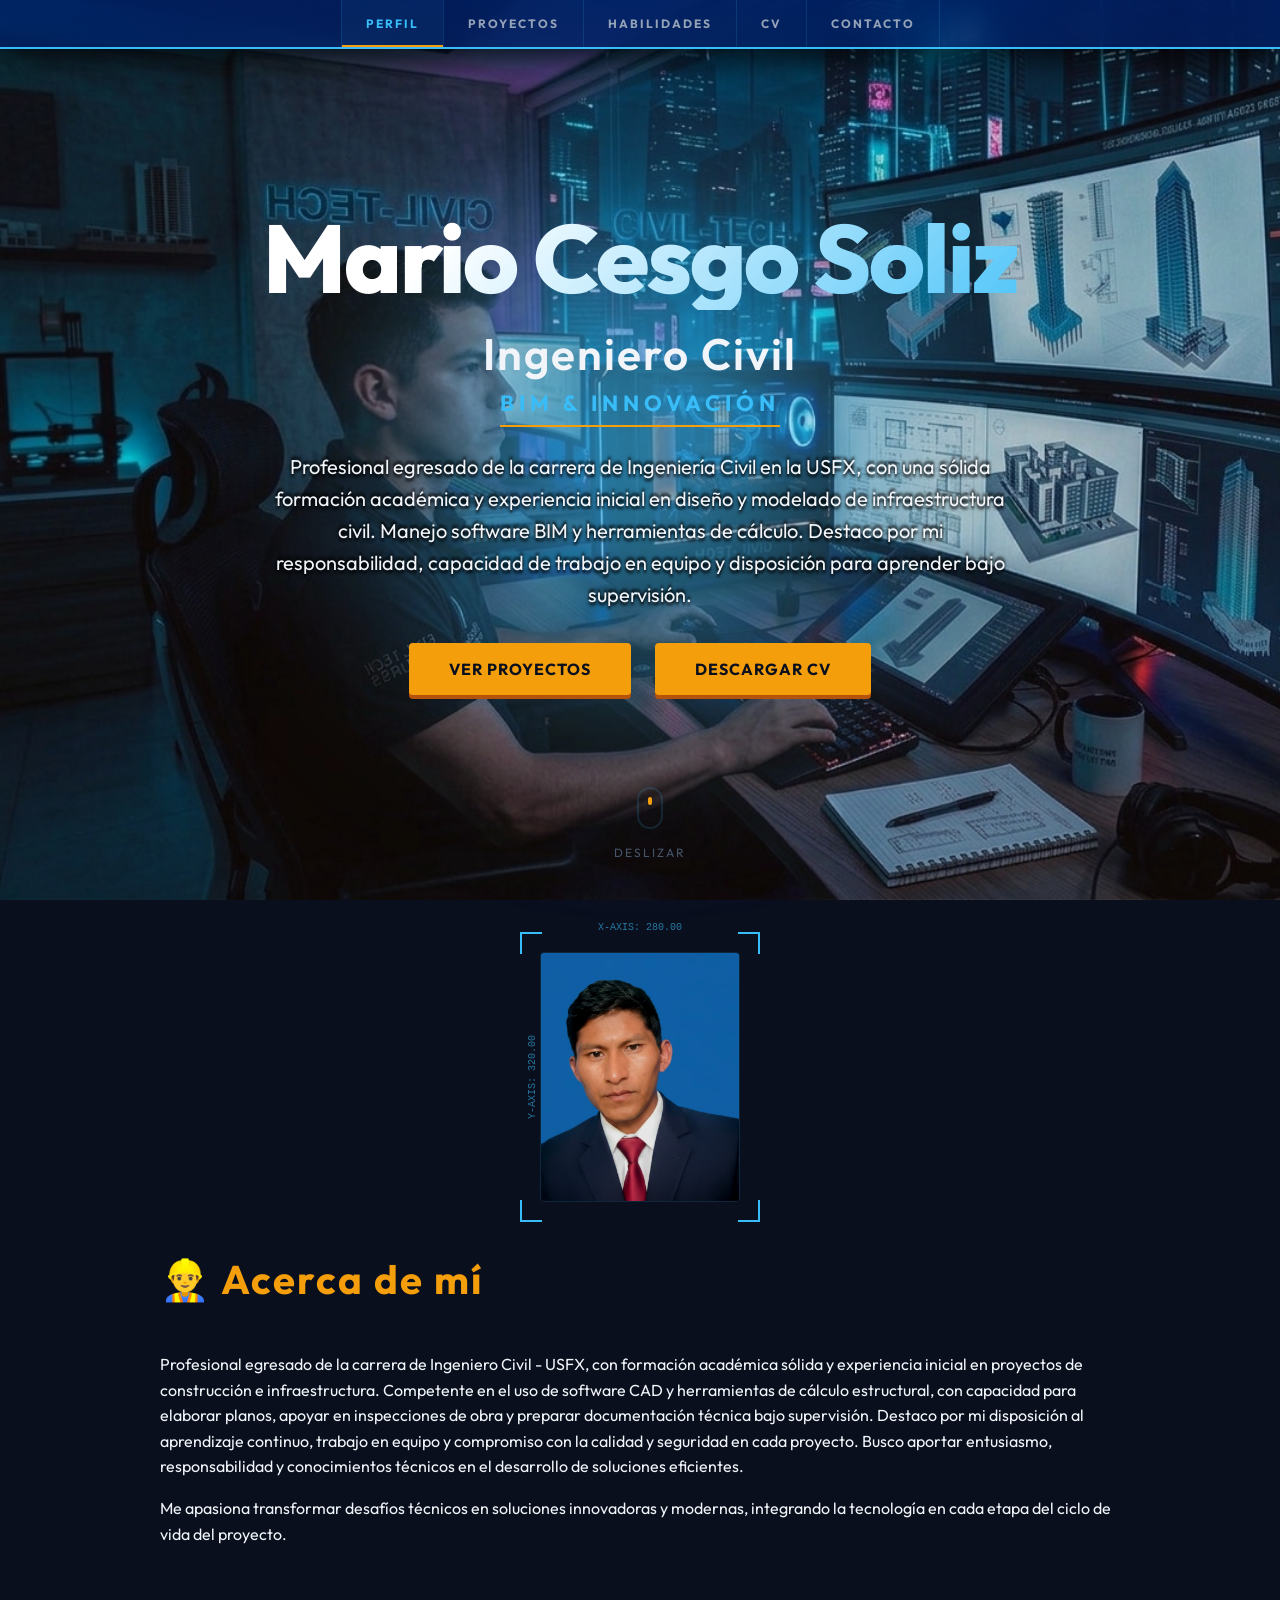
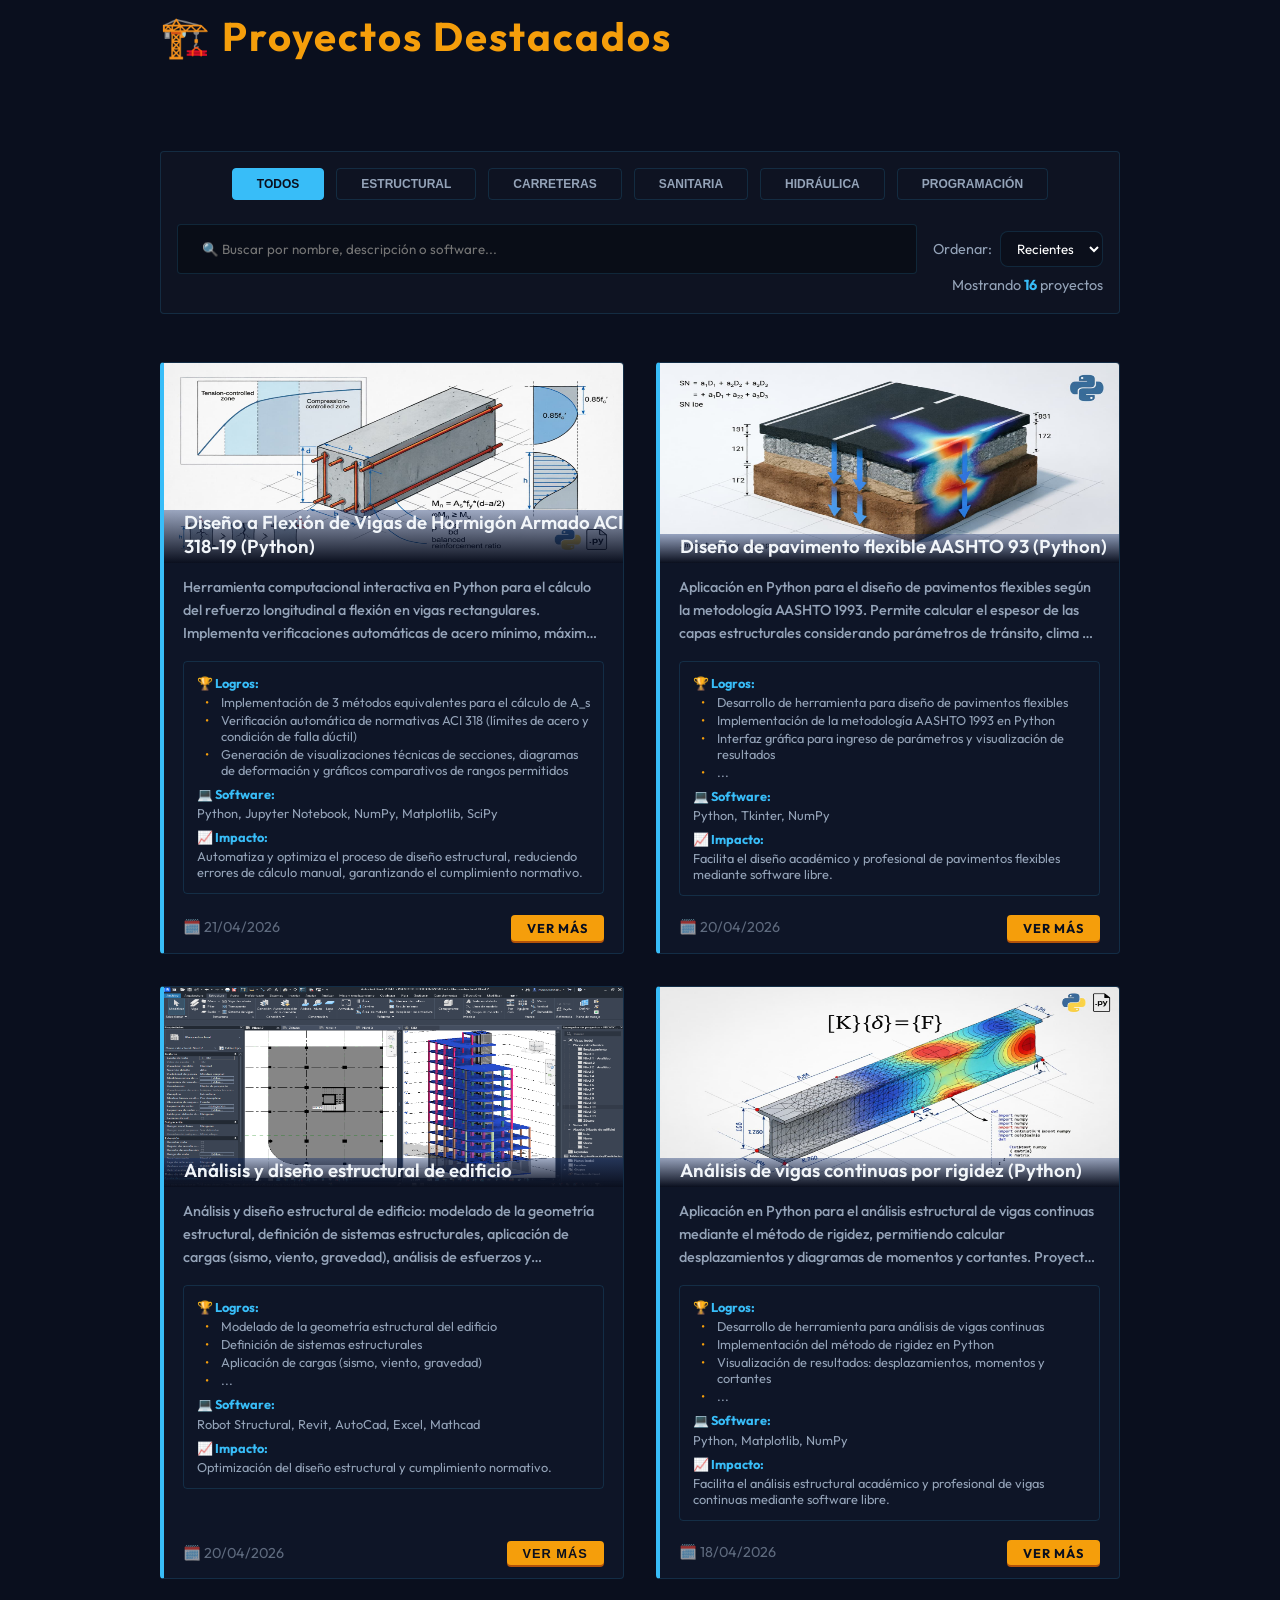
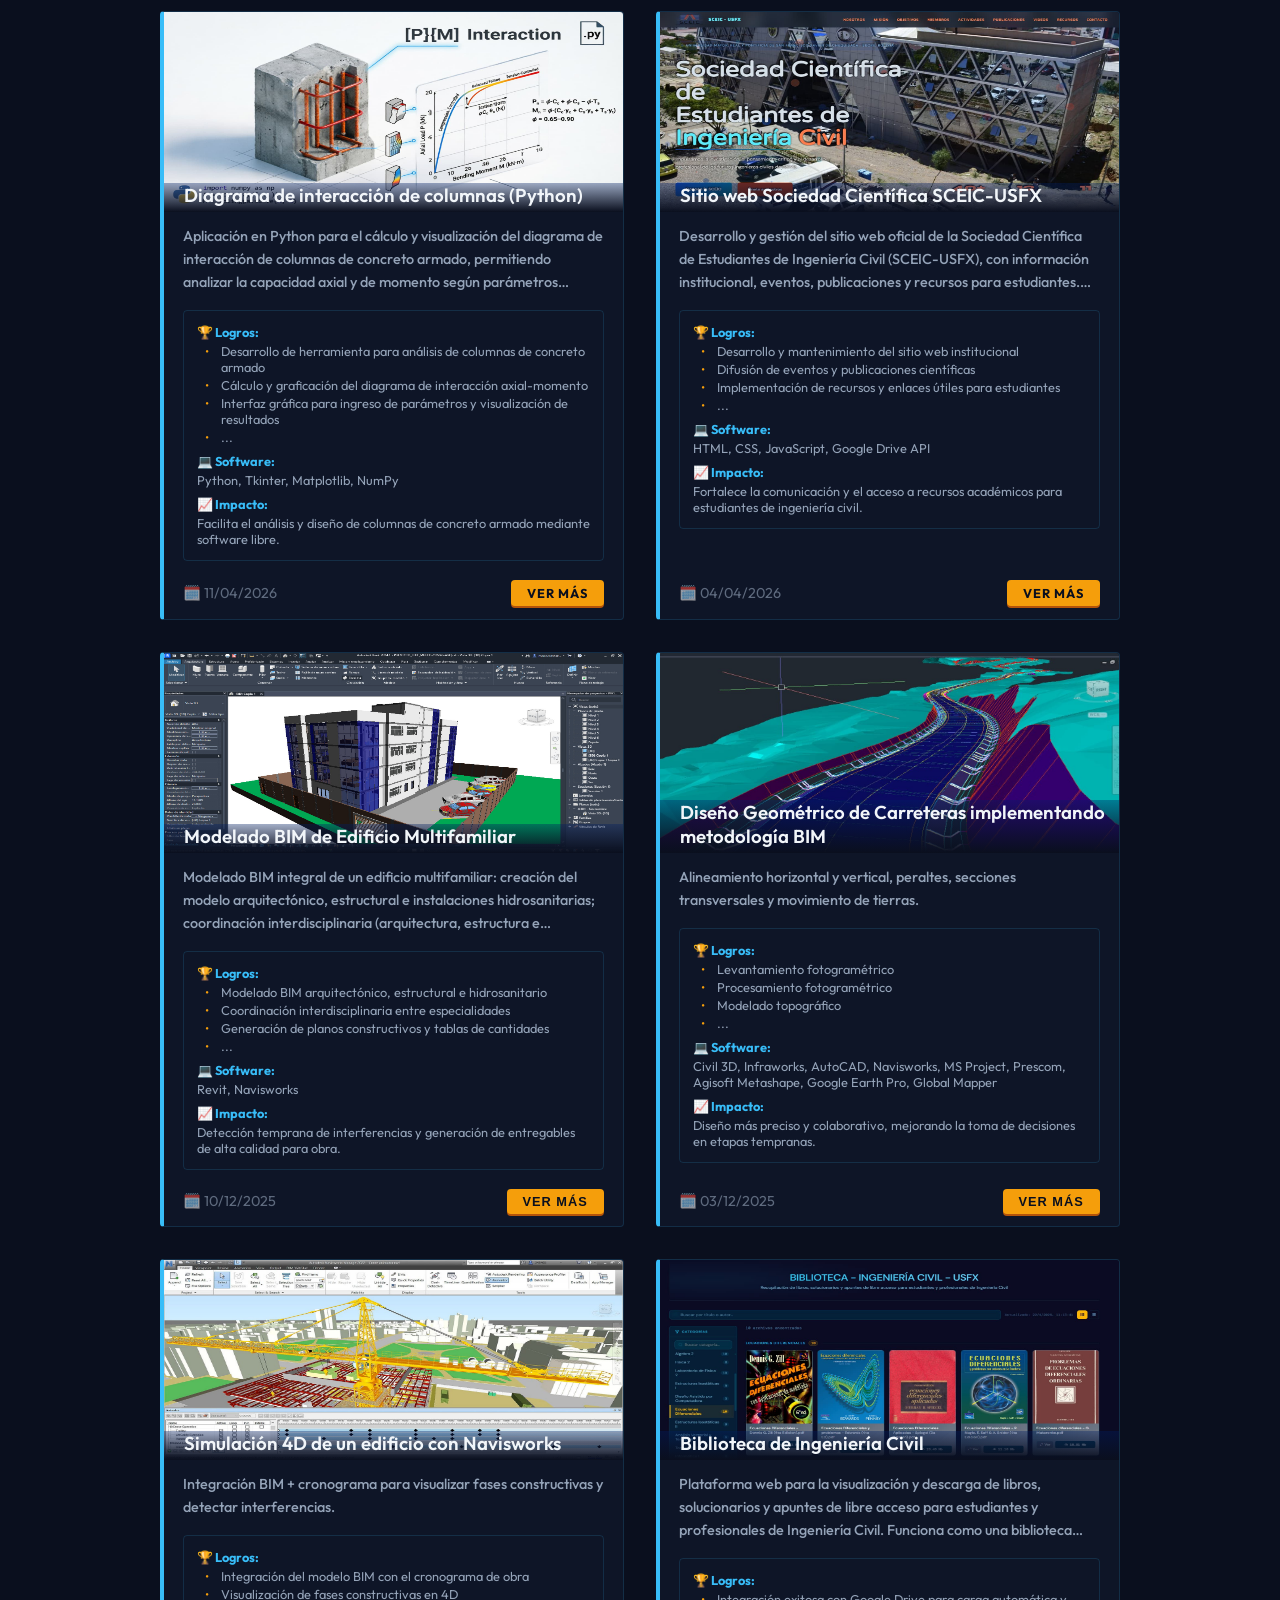
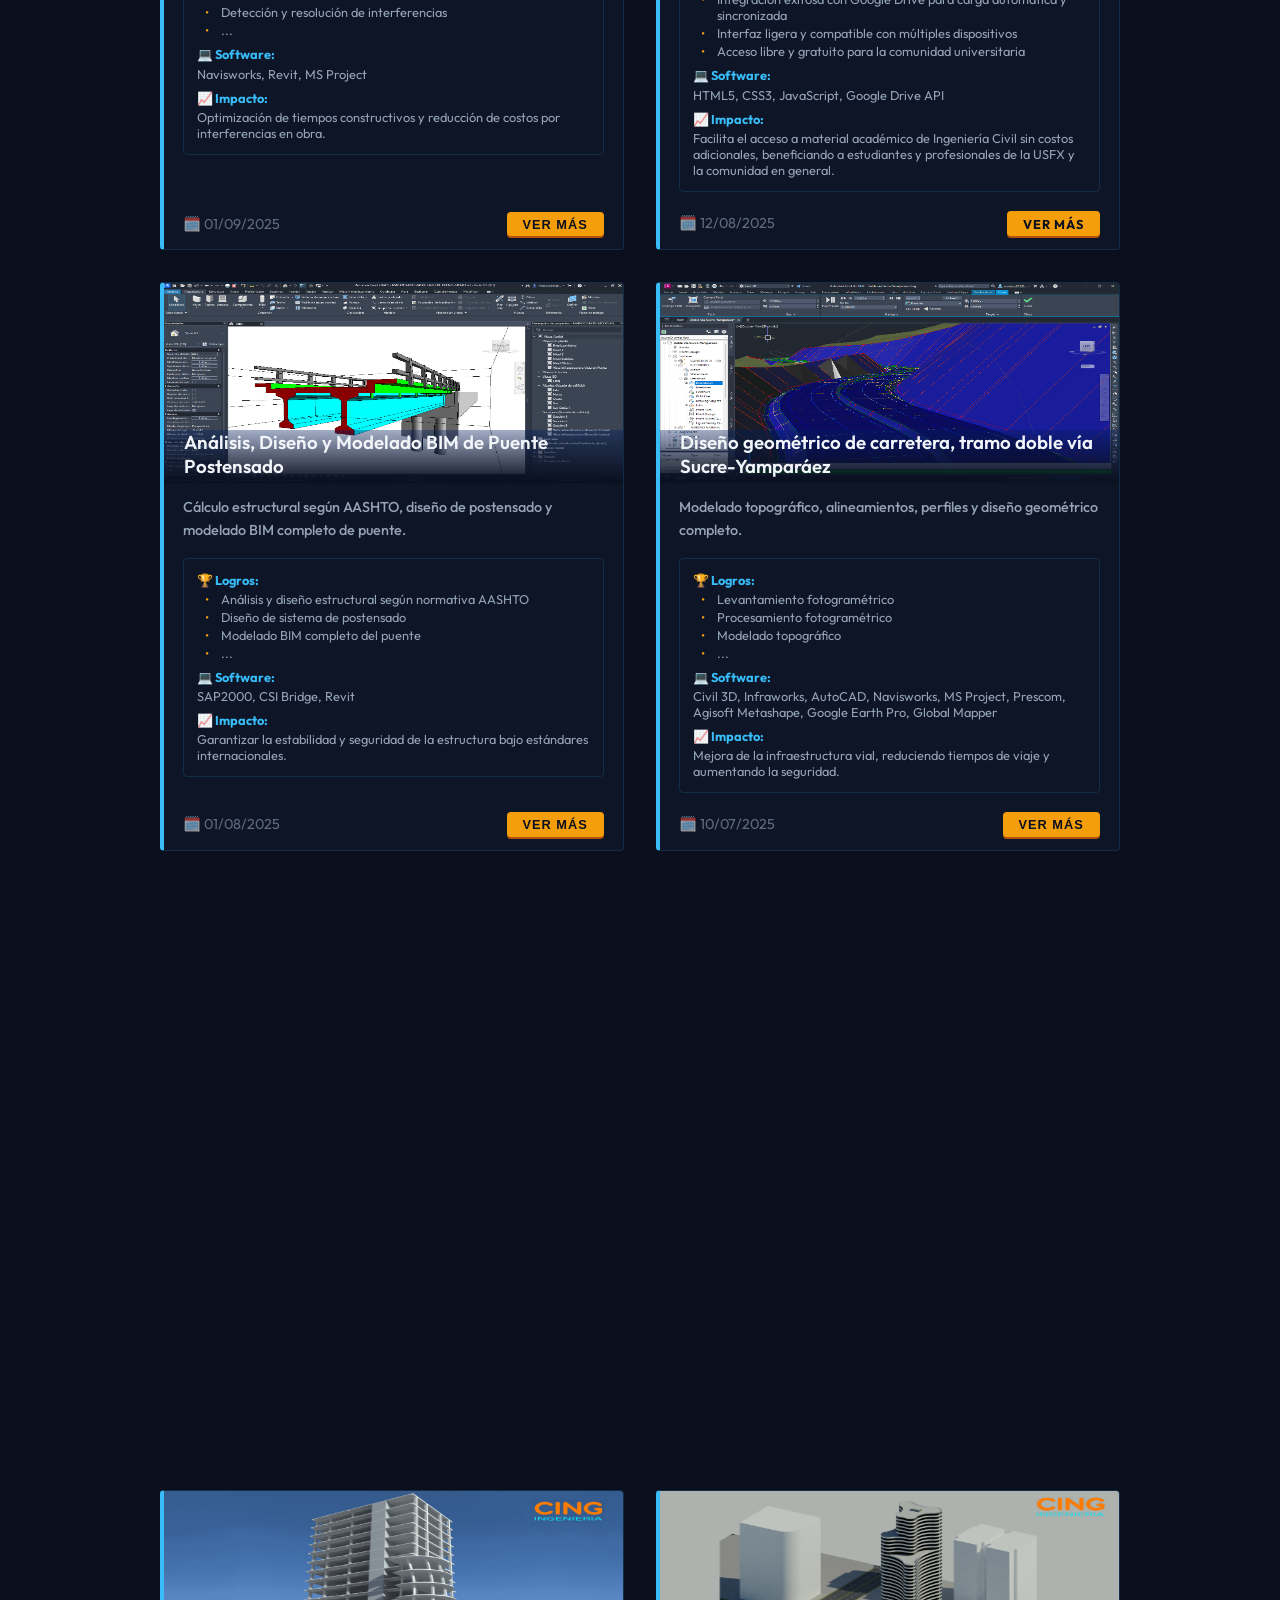
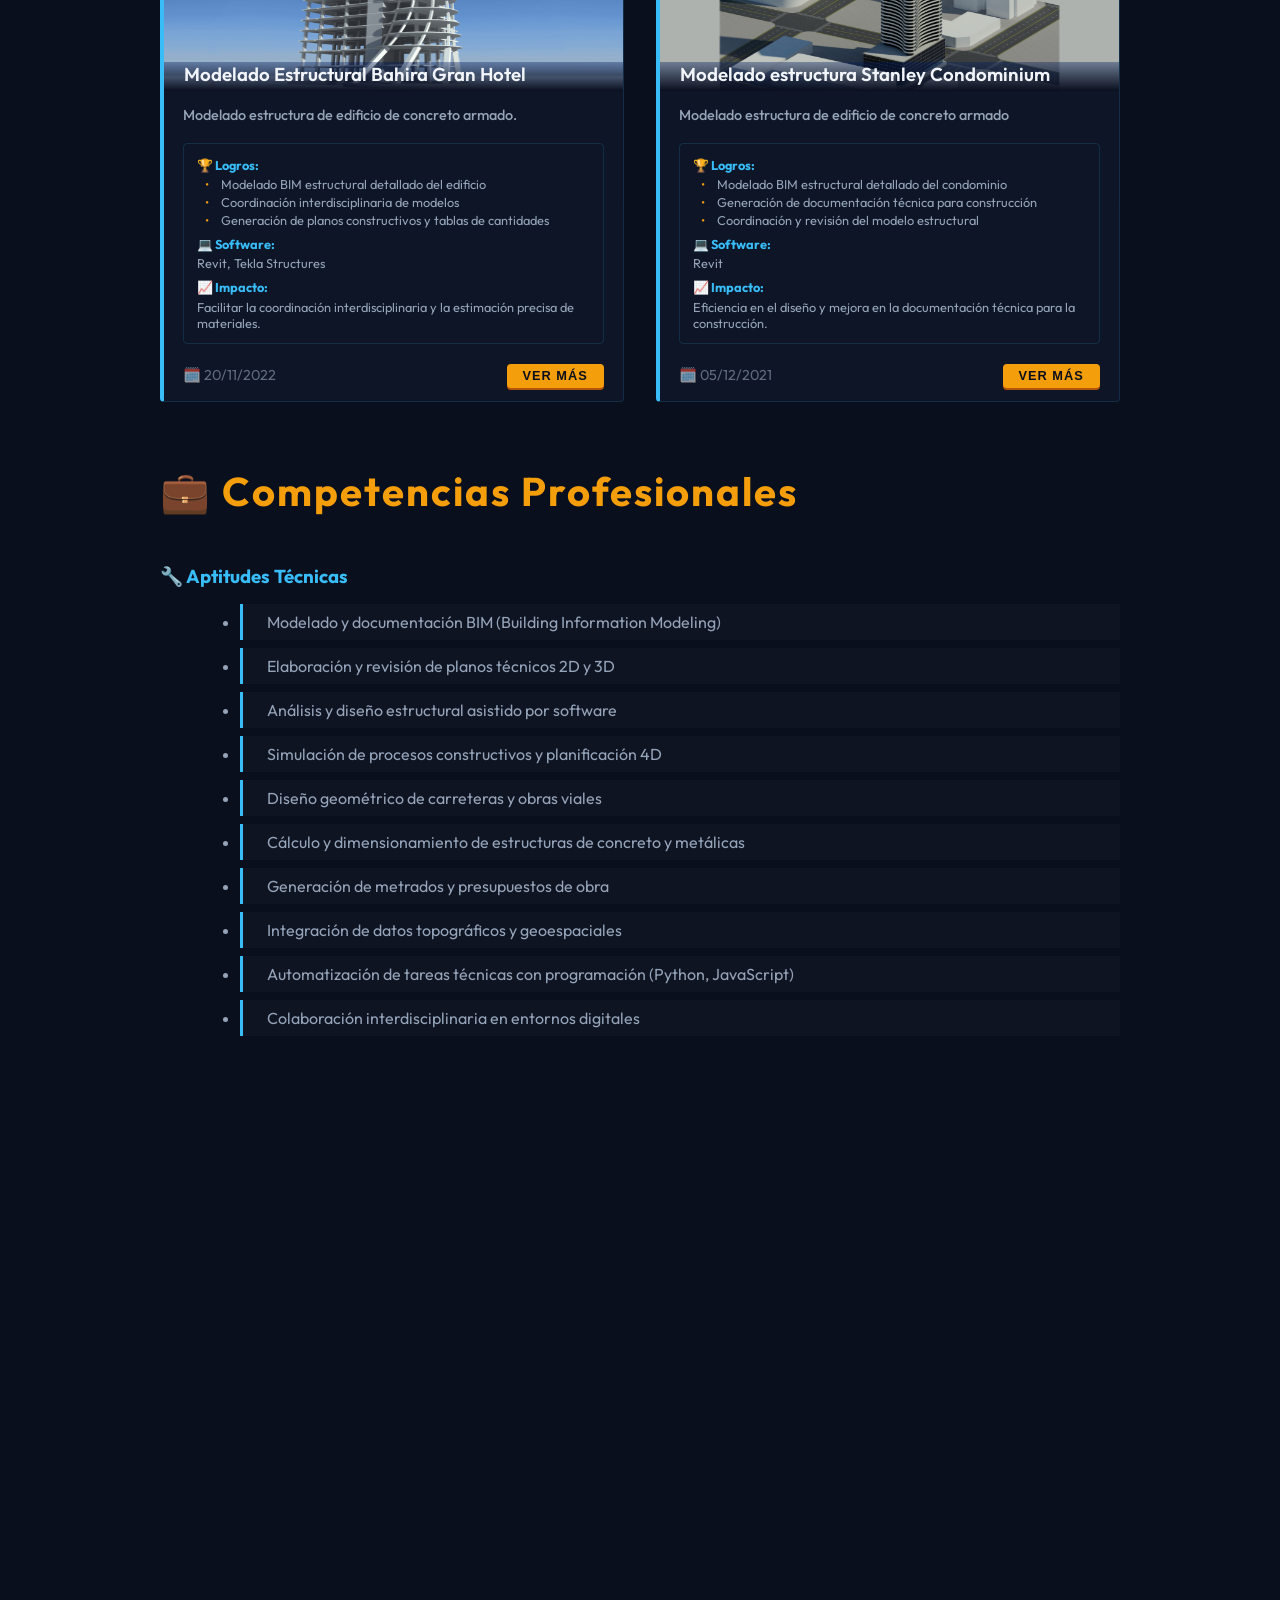
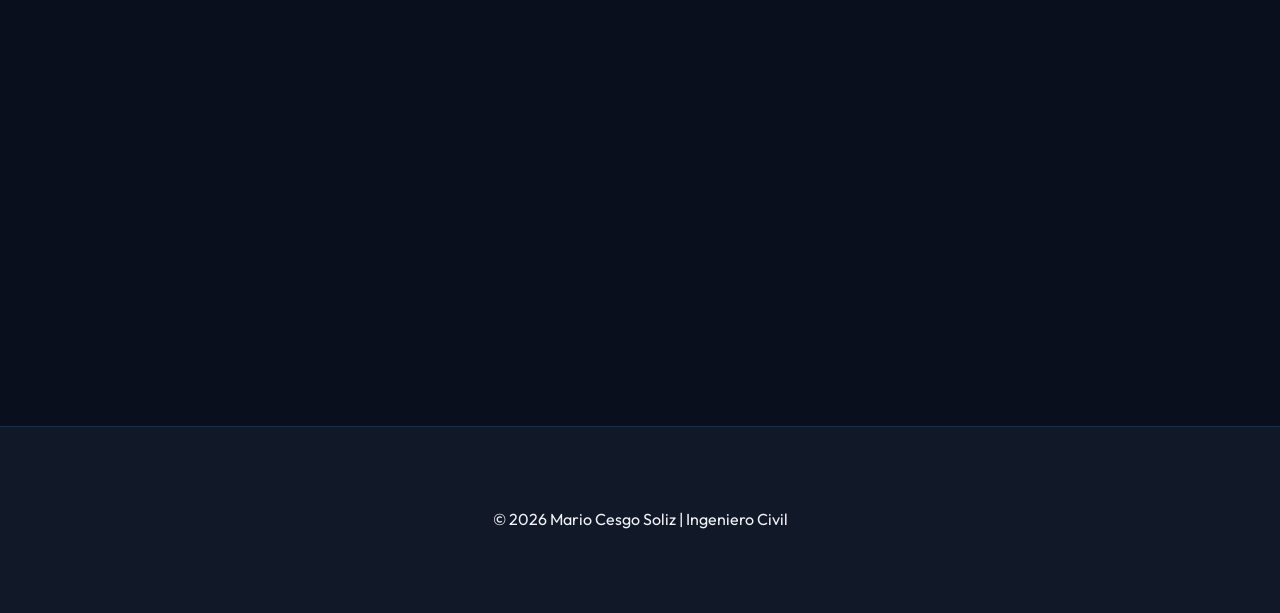
==== commit a5db4aba: "actualización de portafolio" ====
--- a/index.html
+++ b/index.html
@@ -8,7 +8,9 @@
       name="description"
       content="Portafolio profesional de Mario Cesgo Soliz, Ingeniero Civil especializado en BIM, estructuras y carreteras."
     />
-    <link rel="stylesheet" href="style_portafolio.css" />
+    <link rel="icon" type="image/x-icon" href="img/icons/icon.png">
+    <link rel="stylesheet" href="css/style_portafolio.css" />
+    <link rel="stylesheet" href="css/responsive_portafolio.css" />
   </head>
   <body>
     <header>
@@ -30,11 +32,7 @@
             Ingeniero Civil <span>BIM & Innovación</span>
           </h2>
           <p class="reveal stagger-3">
-            Ingeniero Civil Junior con formación académica sólida y experiencia
-            inicial en proyectos de infraestructura. Manejo software BIM y
-            herramientas de cálculo, aportando responsabilidad, capacidad de
-            trabajo en equipo y disposición para aprender bajo supervisión.
-          </p>
+            Profesional egresado de la carrera de Ingeniería Civil en la USFX, con una sólida formación académica y experiencia inicial en diseño y modelado de infraestructura civil. Manejo software BIM y herramientas de cálculo. Destaco por mi responsabilidad, capacidad de trabajo en equipo y disposición para aprender bajo supervisión.
           <div class="hero-btns reveal stagger-4">
             <a href="#proyectos" class="btn">Ver Proyectos</a>
             <a href="#curriculum" class="btn">Descargar CV</a>
@@ -62,7 +60,7 @@
         <div class="sobre-mi-texto">
           <h2>👷‍♂️ Acerca de mí</h2>
           <p>
-            Ingeniero Civil Junior con formación académica sólida y experiencia
+            Profesional egresado de la carrera de Ingeniero Civil - USFX, con formación académica sólida y experiencia
             inicial en proyectos de construcción e infraestructura. Competente
             en el uso de software CAD y herramientas de cálculo estructural, con
             capacidad para elaborar planos, apoyar en inspecciones de obra y
@@ -83,6 +81,7 @@
       <!-- Proyectos -->
       <section id="proyectos" class="container">
         <h2 class="reveal">🏗️ Proyectos Destacados</h2>
+        <p style="margin-bottom: 1rem;" class="reveal">Todos los proyectos que se muestran a continuación fueron realizados por iniciativa propia, no son parte de cursos realizados.</p>
         <div class="controles-proyectos reveal">
           <div class="filtros-container">
             <button class="filtro-btn active" data-mencion="todos">
@@ -99,6 +98,9 @@
             </button>
             <button class="filtro-btn" data-mencion="hidráulica">
               Hidráulica
+            </button>
+            <button class="filtro-btn" data-mencion="programacion">
+              Programación
             </button>
           </div>
 
@@ -145,11 +147,16 @@
         <div class="competencia-section reveal">
           <h3>🔧 Aptitudes Técnicas</h3>
           <ul class="competencia-list">
-            <li>Diseño arquitectónico y estructural en entornos BIM</li>
-            <li>Modelado de instalaciones MEP</li>
-            <li>Elaboración de planos constructivos detallados</li>
-            <li>Análisis de precios unitarios y presupuestos</li>
-            <li>Programación aplicada a la ingeniería</li>
+            <li>Modelado y documentación BIM (Building Information Modeling)</li>
+            <li>Elaboración y revisión de planos técnicos 2D y 3D</li>
+            <li>Análisis y diseño estructural asistido por software</li>
+            <li>Simulación de procesos constructivos y planificación 4D</li>
+            <li>Diseño geométrico de carreteras y obras viales</li>
+            <li>Cálculo y dimensionamiento de estructuras de concreto y metálicas</li>
+            <li>Generación de metrados y presupuestos de obra</li>
+            <li>Integración de datos topográficos y geoespaciales</li>
+            <li>Automatización de tareas técnicas con programación (Python, JavaScript)</li>
+            <li>Colaboración interdisciplinaria en entornos digitales</li>
           </ul>
         </div>
         <div class="competencia-section reveal">
@@ -248,7 +255,7 @@
             <h3>🌍 Idiomas</h3>
             <ul class="competencia-list competencia-list-block">
               <li><strong>Español</strong> – Nativo</li>
-              <li><strong>Inglés</strong> – Intermedio</li>
+              <li><strong>Inglés</strong> – Básico</li>
               <li><strong>Quechua</strong> – Nativo</li>
             </ul>
           </div>
@@ -323,6 +330,7 @@
       <p>&copy; 2026 Mario Cesgo Soliz | Ingeniero Civil</p>
     </footer>
 
-    <script src="script_portafolio.js"></script>
+    <script src="js/datos_proyectos.js"></script>
+    <script src="js/script_portafolio.js"></script>
   </body>
 </html>
--- a/css/style_portafolio.css
+++ b/css/style_portafolio.css
@@ -0,0 +1,815 @@
+/* === VARIABLES GLOBALES - INGENIERÍA TÉCNICA (MODO OSCURO PERMANENTE) === */
+@import url('https://fonts.googleapis.com/css2?family=Outfit:wght@300;400;600;700&display=swap');
+
+:root {
+    /* Technical Engineering Palette */
+    --primary: #0a0f1e;
+    /* Deep Midnight / Blueprint Base */
+    --primary-light: #111827;
+    --secondary: #38bdf8;
+    /* Blueprint Cyan */
+    --secondary-glow: rgba(56, 189, 248, 0.3);
+    --accent: #f59e0b;
+    /* Construction Amber / Safety Orange */
+    --accent-glow: rgba(245, 158, 11, 0.3);
+    --success: #10b981;
+
+    /* Technical Glassmorphism */
+    --glass-bg: rgba(15, 23, 42, 0.7);
+    --glass-border: rgba(56, 189, 248, 0.15);
+    --glass-blur: 12px;
+
+    /* Text Hierarchy */
+    --text: #f1f5f9;
+    --text-muted: #94a3b8;
+    --text-dim: #475569;
+
+    /* Decoration */
+    --radius-lg: 12px;
+    /* More structured, less round */
+    --radius-md: 8px;
+    --radius-sm: 4px;
+
+    --shadow-main: 0 10px 30px -10px rgba(0, 0, 0, 0.7);
+    --shadow-accent: 0 0 30px -5px var(--secondary-glow);
+}
+
+/* === BASE & TECHNICAL BACKGROUND === */
+* {
+    box-sizing: border-box;
+    margin: 0;
+    padding: 0;
+}
+
+html {
+    scroll-behavior: smooth;
+}
+
+body {
+    font-family: 'Outfit', sans-serif;
+    background-position: center;
+    overflow-x: hidden;
+}
+
+main {
+    background: var(--primary);
+}
+
+p {
+    line-height: 1.6;
+    color: var(--text);
+}
+
+/* === ANIMATIONS === */
+@keyframes fadeInUp {
+    from {
+        opacity: 0;
+        transform: translateY(30px);
+    }
+
+    to {
+        opacity: 1;
+        transform: translateY(0);
+    }
+}
+
+@keyframes pulse {
+    0% {
+        transform: scale(1);
+        opacity: 0.1;
+    }
+
+    100% {
+        transform: scale(1.2);
+        opacity: 0.15;
+    }
+}
+
+/* Reveal Effect on Scroll */
+.reveal {
+    opacity: 0;
+    transform: translateY(40px);
+    transition: all 0.8s cubic-bezier(0.4, 0, 0.2, 1);
+}
+
+.reveal.active {
+    opacity: 1;
+    transform: translateY(0);
+}
+
+/* === HERO SECTION === */
+.hero {
+    min-height: 100vh;
+    display: flex;
+    flex-direction: column;
+    justify-content: center;
+    align-items: center;
+    text-align: center;
+    padding: 2rem;
+    position: relative;
+    background-color: var(--primary);
+    background-image: url('../img/portada-bg.jpg');
+    background-size: cover;
+}
+
+.hero::before {
+    content: '';
+    position: absolute;
+    width: clamp(300px, 60vw, 600px);
+    height: clamp(300px, 60vw, 600px);
+    background: radial-gradient(circle, var(--secondary) 0%, transparent 70%);
+    filter: blur(100px);
+    z-index: 2;
+    border-radius: 50%;
+    animation: pulse 10s ease-in-out infinite alternate;
+}
+
+.hero-content {
+    max-width: 950px;
+    z-index: 10;
+    width: 100%;
+}
+
+.hero h1 {
+    font-size: clamp(2rem, 8vw, 6rem);
+    font-weight: 800;
+    line-height: 1.1;
+    margin-bottom: 1rem;
+    letter-spacing: -2px;
+    background: linear-gradient(135deg, #fff 30%, var(--secondary) 100%);
+    -webkit-background-clip: text;
+    -webkit-text-fill-color: transparent;
+}
+
+.hero h2 {
+    font-size: clamp(1.2rem, 4vw, 2.75rem);
+    font-weight: 600;
+    margin-bottom: 1.5rem;
+    color: var(--text);
+    display: flex;
+    flex-direction: column;
+    gap: 0.5rem;
+}
+
+.hero h2 span {
+    font-size: 0.5em;
+    text-transform: uppercase;
+    letter-spacing: 5px;
+    color: var(--secondary);
+    font-weight: 700;
+    border-bottom: 2px solid var(--accent);
+    width: fit-content;
+    margin: 0 auto;
+    padding-bottom: 0.5rem;
+}
+
+.hero p {
+    font-size: clamp(1rem, 2vw, 1.25rem);
+    color: var(--text);
+    max-width: 750px;
+    margin: 0 auto 2rem auto;
+    text-shadow: 0 3px 3px #000000, 0 -3px 3px #000000;
+}
+
+.hero-btns {
+    display: flex;
+    gap: 1.5rem;
+    justify-content: center;
+    flex-wrap: wrap;
+}
+
+/* === BUTTONS === */
+.btn {
+    display: inline-block;
+    padding: 1rem 2.5rem;
+    background: var(--accent);
+    color: var(--primary);
+    border-radius: var(--radius-sm);
+    text-decoration: none;
+    font-weight: 700;
+    text-transform: uppercase;
+    letter-spacing: 1px;
+    transition: all 0.3s ease;
+    border: none;
+    cursor: pointer;
+    box-shadow: 0 4px 0px #b45309;
+}
+
+.btn:hover {
+    transform: translateY(-2px);
+    box-shadow: 0 6px 15px var(--accent-glow);
+    filter: brightness(1.1);
+}
+
+
+/* === STAGGERED REVEAL === */
+.stagger-1 {
+    transition-delay: 0.1s;
+}
+
+.stagger-2 {
+    transition-delay: 0.25s;
+}
+
+.stagger-3 {
+    transition-delay: 0.4s;
+}
+
+.stagger-4 {
+    transition-delay: 0.55s;
+}
+
+/* === NAVIGATION - TECHNICAL FULL BAR === */
+nav {
+    position: fixed;
+    top: 0;
+    left: 0;
+    right: 0;
+    width: 100%;
+    padding: 0 2rem;
+    display: flex;
+    justify-content: space-between;
+    align-items: center;
+    background: linear-gradient(180deg, #001e63dd 0%, #001e63cc 100%);
+    backdrop-filter: blur(var(--glass-blur));
+    border-bottom: 2px solid var(--secondary);
+    box-shadow: 0 8px 32px rgba(0, 0, 0, 0.8);
+    z-index: 1000;
+    flex-wrap: wrap;
+}
+
+.nav-links {
+    display: flex;
+    flex-grow: 1;
+    justify-content: center;
+    flex-wrap: wrap;
+}
+
+nav a {
+    color: var(--text-muted);
+    text-decoration: none;
+    font-size: 0.75rem;
+    font-weight: 700;
+    text-transform: uppercase;
+    letter-spacing: 2px;
+    padding: 1rem 1.5rem;
+    transition: all 0.3s ease;
+    border-left: 1px solid var(--glass-border);
+    display: flex;
+    align-items: center;
+    gap: 0.5rem;
+    position: relative;
+    white-space: nowrap;
+}
+
+nav a:last-child {
+    border-right: 1px solid var(--glass-border);
+}
+
+nav a::before {
+    content: '';
+    position: absolute;
+    bottom: 0;
+    left: 0;
+    width: 100%;
+    height: 2px;
+    background: var(--accent);
+    transform: scaleX(0);
+    transition: transform 0.3s ease;
+}
+
+nav a:hover,
+nav a.active {
+    color: var(--secondary);
+    background: rgba(56, 189, 248, 0.05);
+}
+
+nav a:hover::before,
+nav a.active::before {
+    transform: scaleX(1);
+}
+
+#modoOscuroBtn {
+    background: none;
+    border: none;
+    cursor: pointer;
+    font-size: 1.25rem;
+    padding: 0.5rem;
+    color: var(--text);
+    transition: transform 0.3s ease;
+}
+
+/* === SOBRE MI - IMAGE INTEGRATION === */
+#sobre-mi {
+    display: flex;
+    align-items: center;
+    gap: 2rem;
+    flex-wrap: wrap;
+    justify-content: center;
+}
+
+.foto-perfil-container {
+    position: relative;
+    padding: 20px;
+}
+
+/* Technical Corner Brackets */
+.foto-perfil-container::before,
+.foto-perfil-container::after,
+.foto-perfil-wrapper::before,
+.foto-perfil-wrapper::after {
+    content: '';
+    position: absolute;
+    width: 20px;
+    height: 20px;
+    border-color: var(--secondary);
+    border-style: solid;
+    z-index: 2;
+}
+
+.foto-perfil-container::before {
+    top: 0;
+    left: 0;
+    border-width: 2px 0 0 2px;
+}
+
+.foto-perfil-container::after {
+    top: 0;
+    right: 0;
+    border-width: 2px 2px 0 0;
+}
+
+.foto-perfil-wrapper::before {
+    bottom: 0;
+    left: 0;
+    border-width: 0 0 2px 2px;
+}
+
+.foto-perfil-wrapper::after {
+    bottom: 0;
+    right: 0;
+    border-width: 0 2px 2px 0;
+}
+
+/* Technical Labels */
+.foto-perfil-container .label-coord {
+    position: absolute;
+    font-size: 10px;
+    color: var(--secondary);
+    opacity: 0.6;
+    font-family: monospace;
+}
+
+.foto-perfil-container .coord-x {
+    top: -10px;
+    left: 50%;
+    transform: translateX(-50%);
+}
+
+.foto-perfil-container .coord-y {
+    left: -30px;
+    top: 50%;
+    transform: translateY(-50%) rotate(-90deg);
+}
+
+.foto-perfil {
+    width: 200px;
+    height: 250px;
+    border-radius: var(--radius-sm);
+    object-fit: cover;
+    filter: contrast(1.1) brightness(0.9);
+    border: 1px solid var(--glass-border);
+    display: block;
+    transition: all 0.5s ease;
+}
+
+.foto-perfil-container:hover .foto-perfil {
+    filter: contrast(1.2) brightness(1.1) saturate(0.8);
+    box-shadow: 0 0 30px var(--secondary-glow);
+}
+
+/* === SECTIONS & CONTAINERS === */
+.container {
+    max-width: 90%;
+    margin: 0 auto;
+    padding: 2rem 6rem;
+    /* Enhanced side padding for contained look */
+}
+
+h2 {
+    font-size: 2.5rem;
+    margin-bottom: 3rem;
+    /* text-align: center; */
+    letter-spacing: 2px;
+    color: var(--accent);
+}
+
+/* === PROJECTS SECTION === */
+
+.controles-proyectos {
+    background: rgba(255, 255, 255, 0.02);
+    border: 1px solid var(--glass-border);
+    padding: 1rem;
+    margin-bottom: 3rem;
+    border-radius: var(--radius-sm);
+}
+
+.filtros-container {
+    display: flex;
+    flex-wrap: wrap;
+    gap: 0.75rem;
+    justify-content: center;
+    margin-bottom: 1.5rem;
+}
+
+.filtro-btn {
+    padding: 0.5rem 1.5rem;
+    background: transparent;
+    color: var(--text-muted);
+    border: 1px solid var(--glass-border);
+    border-radius: var(--radius-sm);
+    font-weight: 700;
+    text-transform: uppercase;
+    font-size: 0.75rem;
+    cursor: pointer;
+    transition: all 0.3s ease;
+    white-space: nowrap;
+}
+
+.filtro-btn:hover {
+    border-color: var(--secondary);
+    color: var(--text);
+}
+
+.filtro-btn.active {
+    background: var(--secondary);
+    color: var(--primary);
+    border-color: var(--secondary);
+}
+
+.buscador-container input {
+    width: 100%;
+    padding: 1rem 1.5rem;
+    background: rgba(0, 0, 0, 0.3);
+    border: 1px solid var(--glass-border);
+    border-radius: var(--radius-sm);
+    color: white;
+    font-family: inherit;
+    transition: all 0.3s ease;
+}
+
+.buscador-container input:focus {
+    outline: none;
+    border-color: var(--secondary);
+    box-shadow: 0 0 0 4px var(--secondary-glow);
+}
+
+.buscar-ordenar-container {
+    display: grid;
+    grid-template-columns: 1fr auto;
+    gap: 1rem;
+    align-items: center;
+}
+
+.ordenacion-container {
+    display: flex;
+    align-items: center;
+    gap: 0.5rem;
+}
+
+.ordenacion-container label {
+    font-size: 0.9rem;
+    color: var(--text-muted);
+    white-space: nowrap;
+}
+
+.ordenacion-container select {
+    background: rgba(0, 0, 0, 0.2);
+    border: 1px solid var(--glass-border);
+    color: white;
+    padding: 0.5rem 0.75rem;
+    border-radius: 8px;
+    font-family: inherit;
+    cursor: pointer;
+    transition: all 0.3s ease;
+    flex: 1;
+}
+
+.ordenacion-container select:hover {
+    border-color: var(--secondary);
+}
+
+.ordenacion-container select:focus {
+    outline: none;
+    border-color: var(--secondary);
+    box-shadow: 0 0 0 2px var(--secondary-glow);
+}
+
+#lista-proyectos {
+    display: grid;
+    grid-template-columns: repeat(auto-fill, minmax(320px, 1fr));
+    gap: 2rem;
+}
+
+.proyecto {
+    display: flex;
+    flex-direction: column;
+    background: rgba(15, 23, 42, 0.8);
+    border: 1px solid var(--glass-border);
+    border-left: 4px solid var(--secondary);
+    border-radius: var(--radius-sm);
+    padding: 0;
+    overflow: hidden;
+    transition: all 0.4s ease;
+    height: 100%;
+}
+
+.proyecto:hover {
+    border-color: var(--secondary);
+    box-shadow: 0 0 20px var(--secondary-glow);
+    transform: translateY(-5px);
+}
+
+.proyecto-img-wrapper {
+    position: relative;
+    display: inline-block;
+    width: 100%;
+    height: 200px;
+    overflow: hidden;
+}
+
+.proyecto img {
+    width: 100%;
+    height: 100%;
+    transition: transform 0.6s ease;
+}
+
+.proyecto:hover img {
+    transform: scale(1.1);
+}
+
+.proyecto-info {
+    padding: 0.8rem 1.2rem;
+    display: flex;
+    flex-direction: column;
+    flex-grow: 1;
+}
+
+.proyecto-footer {
+    display: flex;
+    justify-content: space-between;
+    align-items: center;
+    gap: 1rem;
+    margin-top: auto;
+    flex-wrap: wrap;
+}
+
+.fecha-publicacion {
+    font-size: 0.75rem;
+    opacity: 0.6;
+    flex-shrink: 0;
+}
+
+.btn-small {
+    padding: 0.3rem 1rem !important;
+    font-size: 0.8rem !important;
+    box-shadow: 0 2px 0px #b45309 !important;
+}
+
+.overlay {
+    position: absolute;
+    bottom: 0;
+    left: 0;
+    width: 100%;
+    padding-left: 20px;
+    padding-bottom: 5px;
+    background: linear-gradient(to top, var(--primary), #001e635d);
+    color: var(--text);
+    font-weight: 600;
+}
+
+.proyecto p {
+    font-size: 0.9rem;
+    color: var(--text-muted);
+    display: -webkit-box;
+    -webkit-line-clamp: 3;
+    -webkit-box-orient: vertical;
+    overflow: hidden;
+}
+
+.tag {
+    display: inline-block;
+    background: rgba(56, 189, 248, 0.1);
+    color: var(--secondary);
+    padding: 0rem 0.5rem;
+    border: 1px solid var(--secondary-glow);
+    font-size: 0.7rem;
+    font-weight: 700;
+    margin-right: 0.2rem;
+    margin-bottom: 0.3rem;
+    white-space: nowrap;
+}
+
+.proyecto-desc {
+    font-size: 0.9rem;
+    color: var(--text);
+    margin-bottom: 1rem;
+    font-weight: 500;
+}
+
+.proyecto-extra-info {
+    margin-bottom: 1.2rem;
+    padding: 0.8rem;
+    border-radius: var(--radius-sm);
+    border: 1px solid var(--glass-border);
+}
+
+.proyecto-detalles-mini {
+    font-size: 0.8rem;
+    color: var(--text-muted);
+    margin-bottom: 0.5rem;
+}
+
+.proyecto-detalles-mini strong {
+    color: var(--secondary);
+    display: block;
+    margin-bottom: 0.2rem;
+}
+
+.proyecto-detalles-mini ul {
+    list-style-type: none;
+    padding-left: 0.5rem;
+}
+
+.proyecto-detalles-mini ul li {
+    position: relative;
+    padding-left: 1rem;
+    margin-bottom: 2px;
+}
+
+.proyecto-detalles-mini ul li::before {
+    content: "•";
+    position: absolute;
+    left: 0;
+    color: var(--accent);
+}
+
+.proyecto-detalles-mini:last-child {
+    margin-bottom: 0;
+}
+
+/* === COMPETENCIAS === */
+.software-grid {
+    display: flex;
+    flex-wrap: wrap;
+    gap: 0.8rem 1.5rem;
+    margin-left: 5rem;
+}
+
+.software-item {
+    color: var(--text-muted);
+    font-weight: 600;
+    font-size: 0.9rem;
+    transition: all 0.3s ease;
+    display: flex;
+    align-items: center;
+    gap: 0.5rem;
+    padding: 0.3rem 0;
+    cursor: default;
+}
+
+.software-item:hover {
+    color: var(--secondary);
+    transform: translateX(3px);
+}
+
+.software-item img {
+    width: 24px;
+    height: 24px;
+    object-fit: contain;
+}
+
+#competencias .competencia-list li {
+    background: rgba(255, 255, 255, 0.02);
+    padding: 0.5rem 1.5rem;
+    border-left: 3px solid var(--secondary);
+    margin-bottom: 0.5rem;
+    color: var(--text-muted);
+    margin-left: 5rem;
+}
+
+.competencia-section h3 {
+    color: var(--secondary);
+    margin-bottom: 1rem;
+}
+
+.competencia-grid {
+    display: grid;
+    grid-template-columns: repeat(auto-fit, minmax(200px, 1fr));
+    gap: 2rem;
+}
+
+.competencia-list-block {
+    display: block;
+}
+
+
+.curriculum-card {
+    display: flex;
+    flex-direction: column;
+    align-items: center;
+    text-align: center;
+}
+
+/* === CONTACT === */
+.contact-links-grid {
+    display: grid;
+    grid-template-columns: repeat(auto-fit, minmax(250px, 1fr));
+    gap: 2rem;
+}
+
+.contact-link {
+    background: rgba(255, 255, 255, 0.02);
+    border: 1px solid var(--glass-border);
+    padding: 1.5rem;
+    border-radius: var(--radius-sm);
+    display: flex;
+    align-items: center;
+    gap: 1.25rem;
+    color: var(--text-muted);
+    text-decoration: none;
+    transition: all 0.3s ease;
+}
+
+.contact-link:hover {
+    border-color: var(--secondary);
+    color: var(--text);
+    transform: translateY(-2px);
+}
+
+.contact-link .icon {
+    font-size: 2rem;
+    flex-shrink: 0;
+}
+
+.contact-link strong {
+    display: block;
+    font-size: 1rem;
+    margin-bottom: 0.25rem;
+}
+
+/* === SCROLL INDICATOR === */
+.scroll-indicator {
+    position: absolute;
+    bottom: 2.5rem;
+    left: 48%;
+    display: flex;
+    flex-direction: column;
+    align-items: center;
+    gap: 1rem;
+    color: var(--text-dim);
+    font-size: 0.75rem;
+    text-transform: uppercase;
+    letter-spacing: 2px;
+}
+
+.mouse {
+    width: 26px;
+    height: 42px;
+    border: 2px solid var(--glass-border);
+    border-radius: 20px;
+    position: relative;
+}
+
+.mouse::before {
+    content: '';
+    width: 4px;
+    height: 8px;
+    background: var(--accent);
+    position: absolute;
+    left: 50%;
+    transform: translateX(-50%);
+    top: 8px;
+    border-radius: 2px;
+    animation: scrollMouse 2s infinite;
+}
+
+@keyframes scrollMouse {
+    0% {
+        transform: translate(-50%, 0);
+        opacity: 1;
+    }
+
+    100% {
+        transform: translate(-50%, 15px);
+        opacity: 0;
+    }
+}
+
+/* === FOOTER === */
+footer {
+    padding: 5rem 2rem;
+    text-align: center;
+    border-top: 1px solid var(--glass-border);
+    background: var(--primary-light);
+}
--- a/css/responsive_portafolio.css
+++ b/css/responsive_portafolio.css
@@ -0,0 +1,355 @@
+/* === RESPONSIVE DESIGN === */
+
+/* Tablets Grandes (1024px) */
+@media (max-width: 1024px) {
+    .container {
+        padding: 4rem 3rem;
+    }
+
+    #sobre-mi {
+        gap: 3rem;
+    }
+
+    .foto-perfil {
+        width: 180px;
+        height: 220px;
+    }
+
+    .software-grid {
+        margin-left: 2rem;
+    }
+
+    .competencia-list li {
+        margin-left: 2rem;
+    }
+
+    #lista-proyectos {
+        grid-template-columns: repeat(auto-fill, minmax(280px, 1fr));
+        gap: 1.5rem;
+    }
+}
+
+/* Tablets (768px) */
+@media (max-width: 768px) {
+    .hero {
+        min-height: 70vh;
+        padding: 1.5rem;
+    }
+
+    .hero h2 {
+        margin-bottom: 1rem;
+    }
+
+    .hero p {
+        margin: 0 auto 1.5rem auto;
+        font-size: 0.95rem;
+    }
+
+    nav {
+        padding: 0 1rem;
+    }
+
+    .nav-links {
+        width: 100%;
+        gap: 0.5rem;
+        padding: 0.5rem 0;
+    }
+
+    nav a {
+        padding: 0.75rem 1rem;
+        font-size: 0.65rem;
+        letter-spacing: 1px;
+    }
+
+    main {
+        margin-top: 65px;
+    }
+
+    .container {
+        padding: 3rem 1.5rem;
+    }
+
+    h2 {
+        font-size: 1.8rem;
+        margin-bottom: 2rem;
+    }
+
+    #sobre-mi {
+        flex-direction: column;
+        gap: 2rem;
+        text-align: center;
+    }
+
+    .foto-perfil-container .label-coord {
+        font-size: 8px;
+    }
+
+    .foto-perfil {
+        width: 160px;
+        height: 200px;
+    }
+
+    .controles-proyectos {
+        padding: 1.5rem;
+        margin-bottom: 2rem;
+    }
+
+    .buscar-ordenar-container {
+        grid-template-columns: 1fr;
+        gap: 1.5rem;
+    }
+
+    .ordenacion-container {
+        justify-content: flex-start;
+    }
+
+    .ordenacion-container select {
+        flex: none;
+        min-width: 120px;
+    }
+
+    #lista-proyectos {
+        grid-template-columns: repeat(auto-fill, minmax(250px, 1fr));
+        gap: 1.5rem;
+    }
+
+    .proyecto-img-wrapper {
+        height: 180px;
+    }
+
+    .software-grid {
+        margin-left: 0;
+        gap: 1rem;
+        justify-content: center;
+    }
+
+    .competencia-list li {
+        margin-left: 0;
+        padding: 0.5rem 1.5rem;
+    }
+
+    .competencia-grid {
+        grid-template-columns: 1fr;
+        gap: 1.5rem;
+    }
+
+    .contact-links-grid {
+        gap: 1.5rem;
+    }
+
+    .scroll-indicator {
+        bottom: 1.5rem;
+        font-size: 0.65rem;
+        letter-spacing: 1px;
+    }
+
+    footer {
+        padding: 3rem 1.5rem;
+    }
+}
+
+/* Móviles (480px) */
+@media (max-width: 480px) {
+    .hero {
+        min-height: 60vh;
+        padding: 1rem;
+    }
+
+    .hero h1 {
+        margin-bottom: 0.5rem;
+    }
+
+    .hero h2 span {
+        letter-spacing: 2px;
+        font-size: 0.45em;
+    }
+
+    .hero p {
+        margin: 0 auto 1rem auto;
+        font-size: 0.85rem;
+    }
+
+    .hero-btns {
+        flex-direction: column;
+        gap: 1rem;
+        width: 100%;
+    }
+
+    .hero-btns .btn {
+        width: 100%;
+    }
+
+    nav {
+        padding: 0 0.5rem;
+    }
+
+    nav a {
+        padding: 0.5rem 0.75rem;
+        font-size: 0.55rem;
+        letter-spacing: 0.5px;
+        border: none;
+    }
+
+    nav a:last-child {
+        border-right: none;
+    }
+
+    main {
+        margin-top: 60px;
+    }
+
+    .container {
+        padding: 2rem 1rem;
+    }
+
+    h2 {
+        font-size: 1.5rem;
+        margin-bottom: 1.5rem;
+    }
+
+    .foto-perfil-container {
+        padding: 15px;
+    }
+
+    .foto-perfil-container::before,
+    .foto-perfil-container::after,
+    .foto-perfil-wrapper::before,
+    .foto-perfil-wrapper::after {
+        width: 15px;
+        height: 15px;
+    }
+
+    .foto-perfil-container .label-coord {
+        display: none;
+    }
+
+    .foto-perfil {
+        width: 140px;
+        height: 180px;
+    }
+
+    .controles-proyectos {
+        padding: 1rem;
+        margin-bottom: 1.5rem;
+    }
+
+    .filtros-container {
+        gap: 0.5rem;
+    }
+
+    .filtro-btn {
+        padding: 0.4rem 1rem;
+        font-size: 0.65rem;
+    }
+
+    .buscador-container input {
+        padding: 0.75rem 1rem;
+        font-size: 0.9rem;
+    }
+
+    .buscar-ordenar-container {
+        gap: 1rem;
+    }
+
+    .ordenacion-container {
+        width: 100%;
+    }
+
+    .ordenacion-container label {
+        font-size: 0.8rem;
+    }
+
+    .ordenacion-container select {
+        width: 100%;
+        padding: 0.5rem;
+    }
+
+    #lista-proyectos {
+        grid-template-columns: 1fr;
+        gap: 1rem;
+    }
+
+    .proyecto:hover {
+        transform: translateY(-3px);
+    }
+
+    .proyecto-img-wrapper {
+        height: 150px;
+    }
+
+    .proyecto-footer {
+        flex-direction: column;
+        gap: 0.75rem;
+        justify-content: flex-start;
+    }
+
+    .fecha-publicacion {
+        font-size: 0.7rem;
+        width: 100%;
+    }
+
+    .btn-small {
+        width: 100%;
+        padding: 0.3rem 1rem !important;
+        font-size: 0.75rem !important;
+    }
+
+    .tag {
+        font-size: 0.65rem;
+        padding: 0rem 0.4rem;
+        margin-right: 0.15rem;
+    }
+
+    .software-grid {
+        gap: 0.75rem;
+    }
+
+    .software-item {
+        font-size: 0.8rem;
+    }
+
+    .software-item img {
+        width: 20px;
+        height: 20px;
+    }
+
+    .competencia-list li {
+        padding: 0.4rem 1rem;
+        font-size: 0.9rem;
+    }
+
+    .competencia-section h3 {
+        margin-bottom: 0.75rem;
+    }
+
+    .competencia-grid {
+        gap: 1rem;
+    }
+
+    .contact-links-grid {
+        grid-template-columns: 1fr;
+        gap: 1rem;
+    }
+
+    .contact-link {
+        padding: 1.25rem;
+        gap: 1rem;
+    }
+
+    .contact-link .icon {
+        font-size: 1.5rem;
+    }
+
+    .contact-link strong {
+        font-size: 0.95rem;
+    }
+
+    .scroll-indicator {
+        display: none;
+    }
+
+    footer {
+        padding: 2rem 1rem;
+        font-size: 0.9rem;
+    }
+}
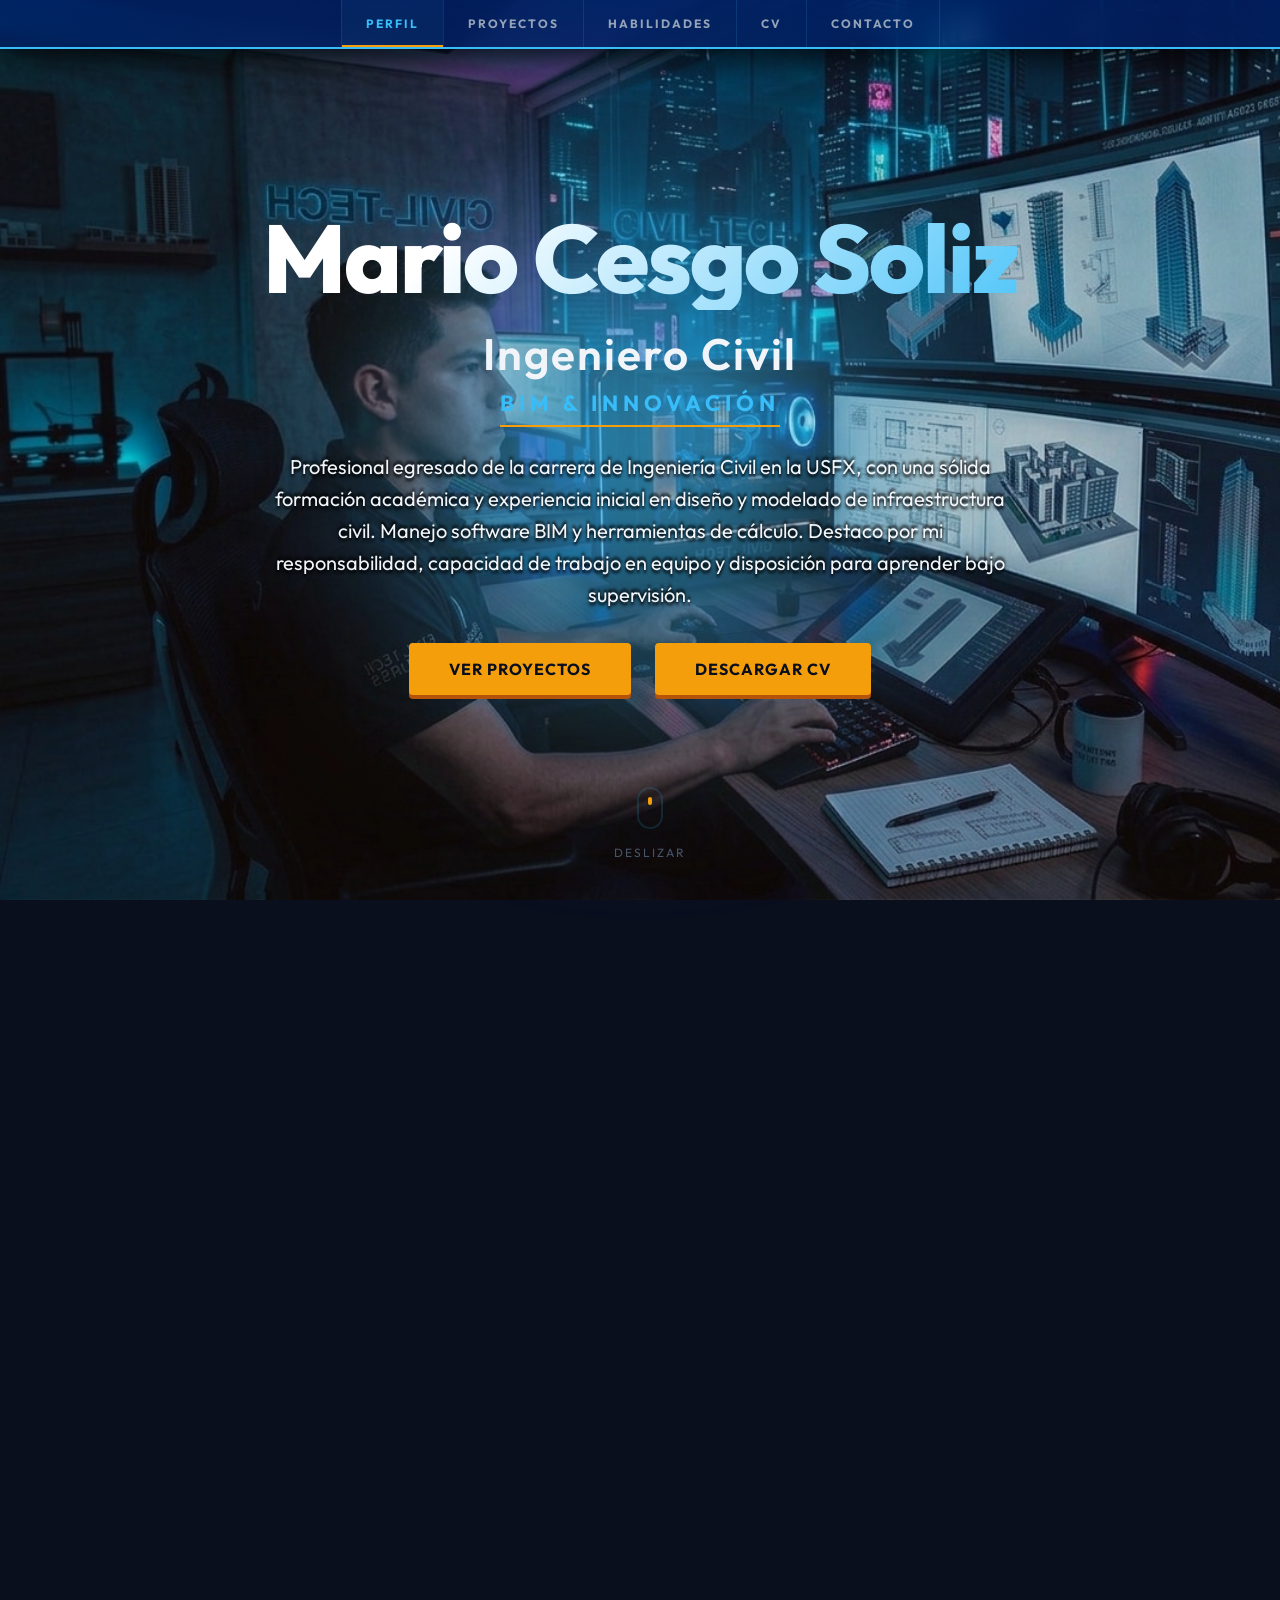
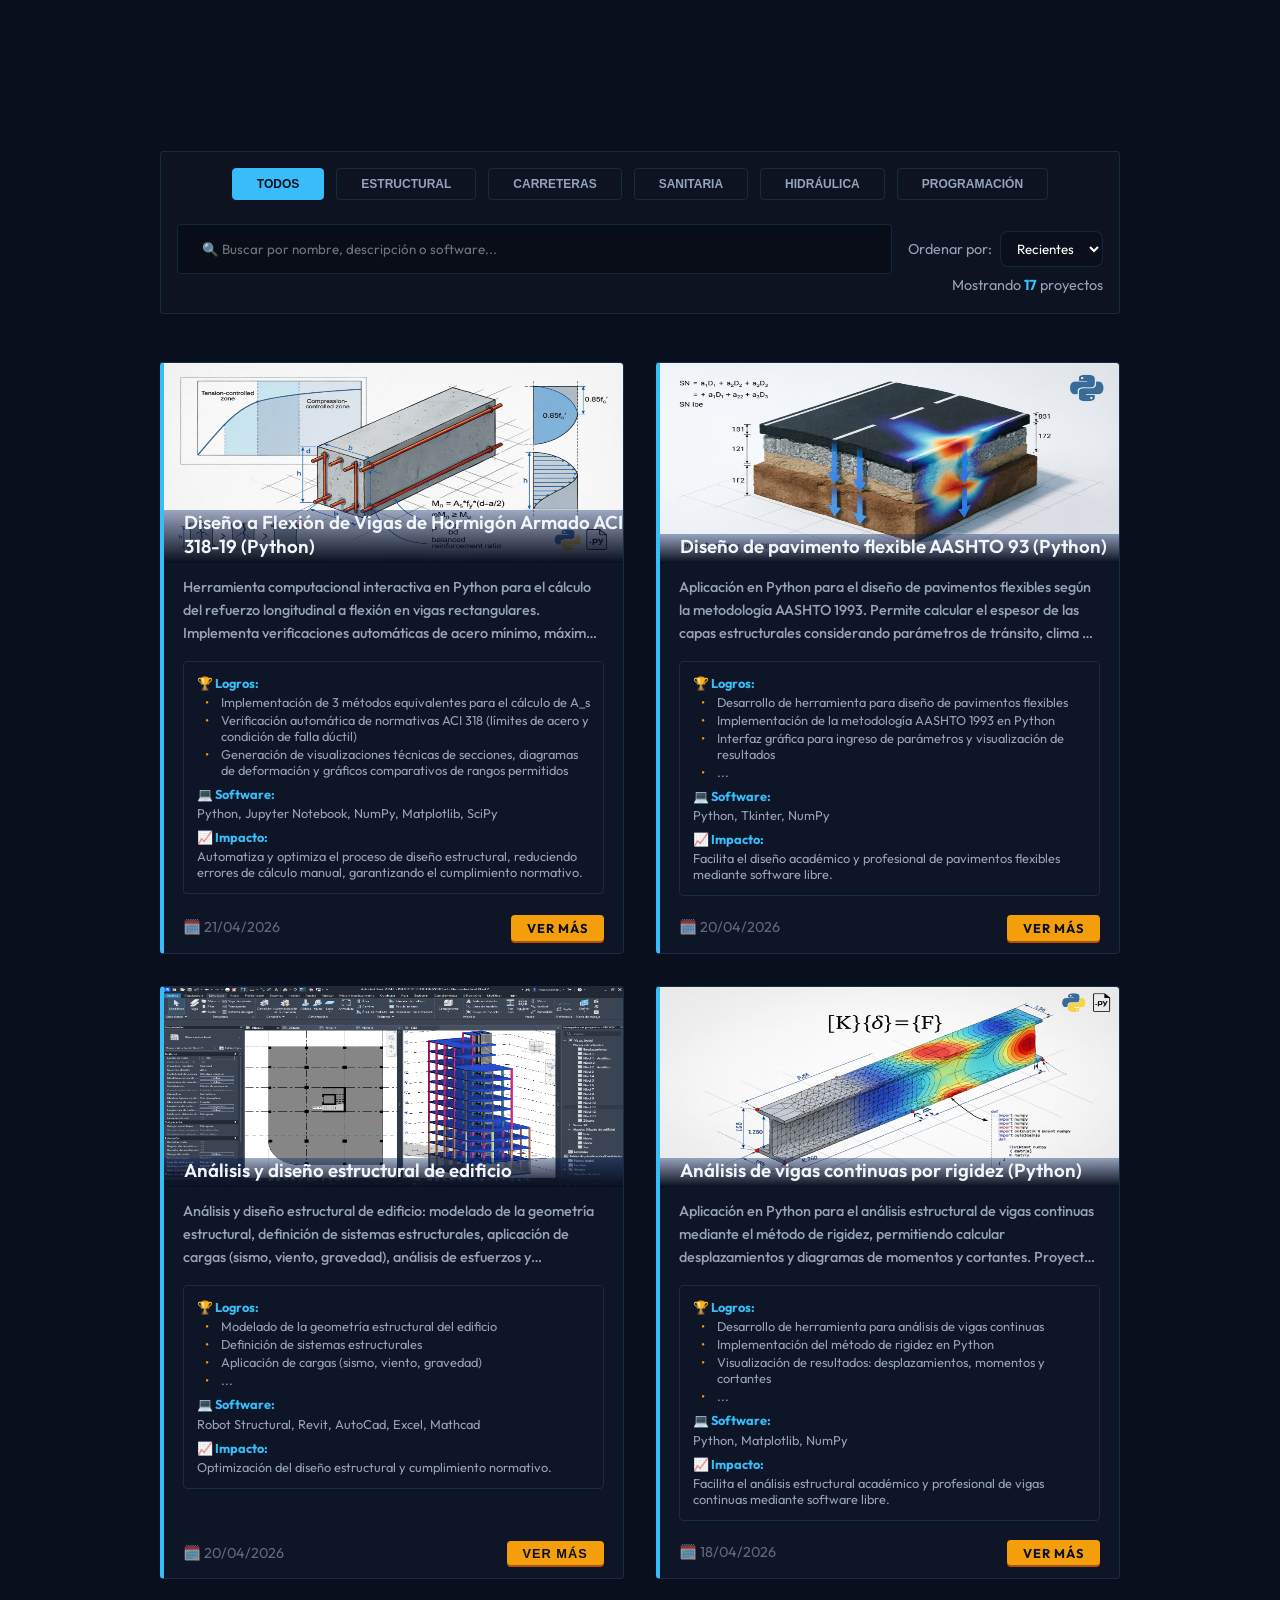
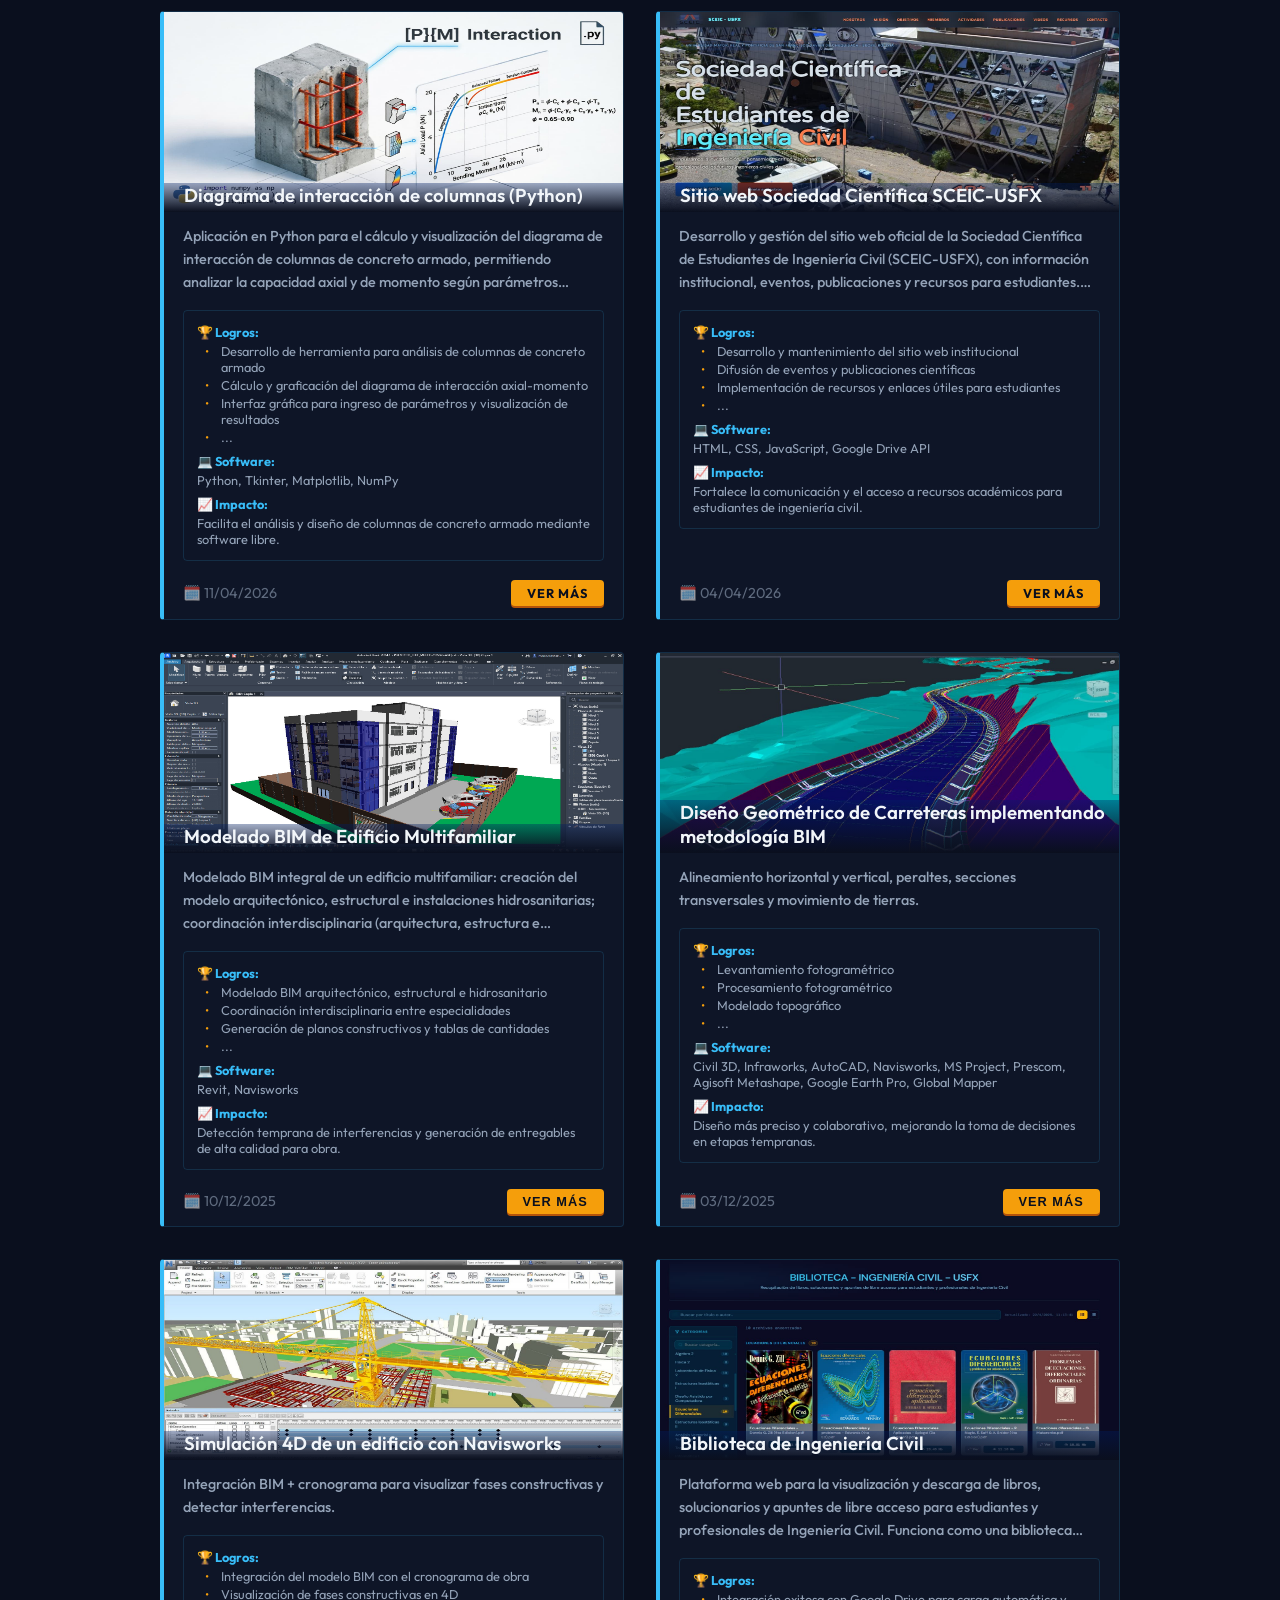
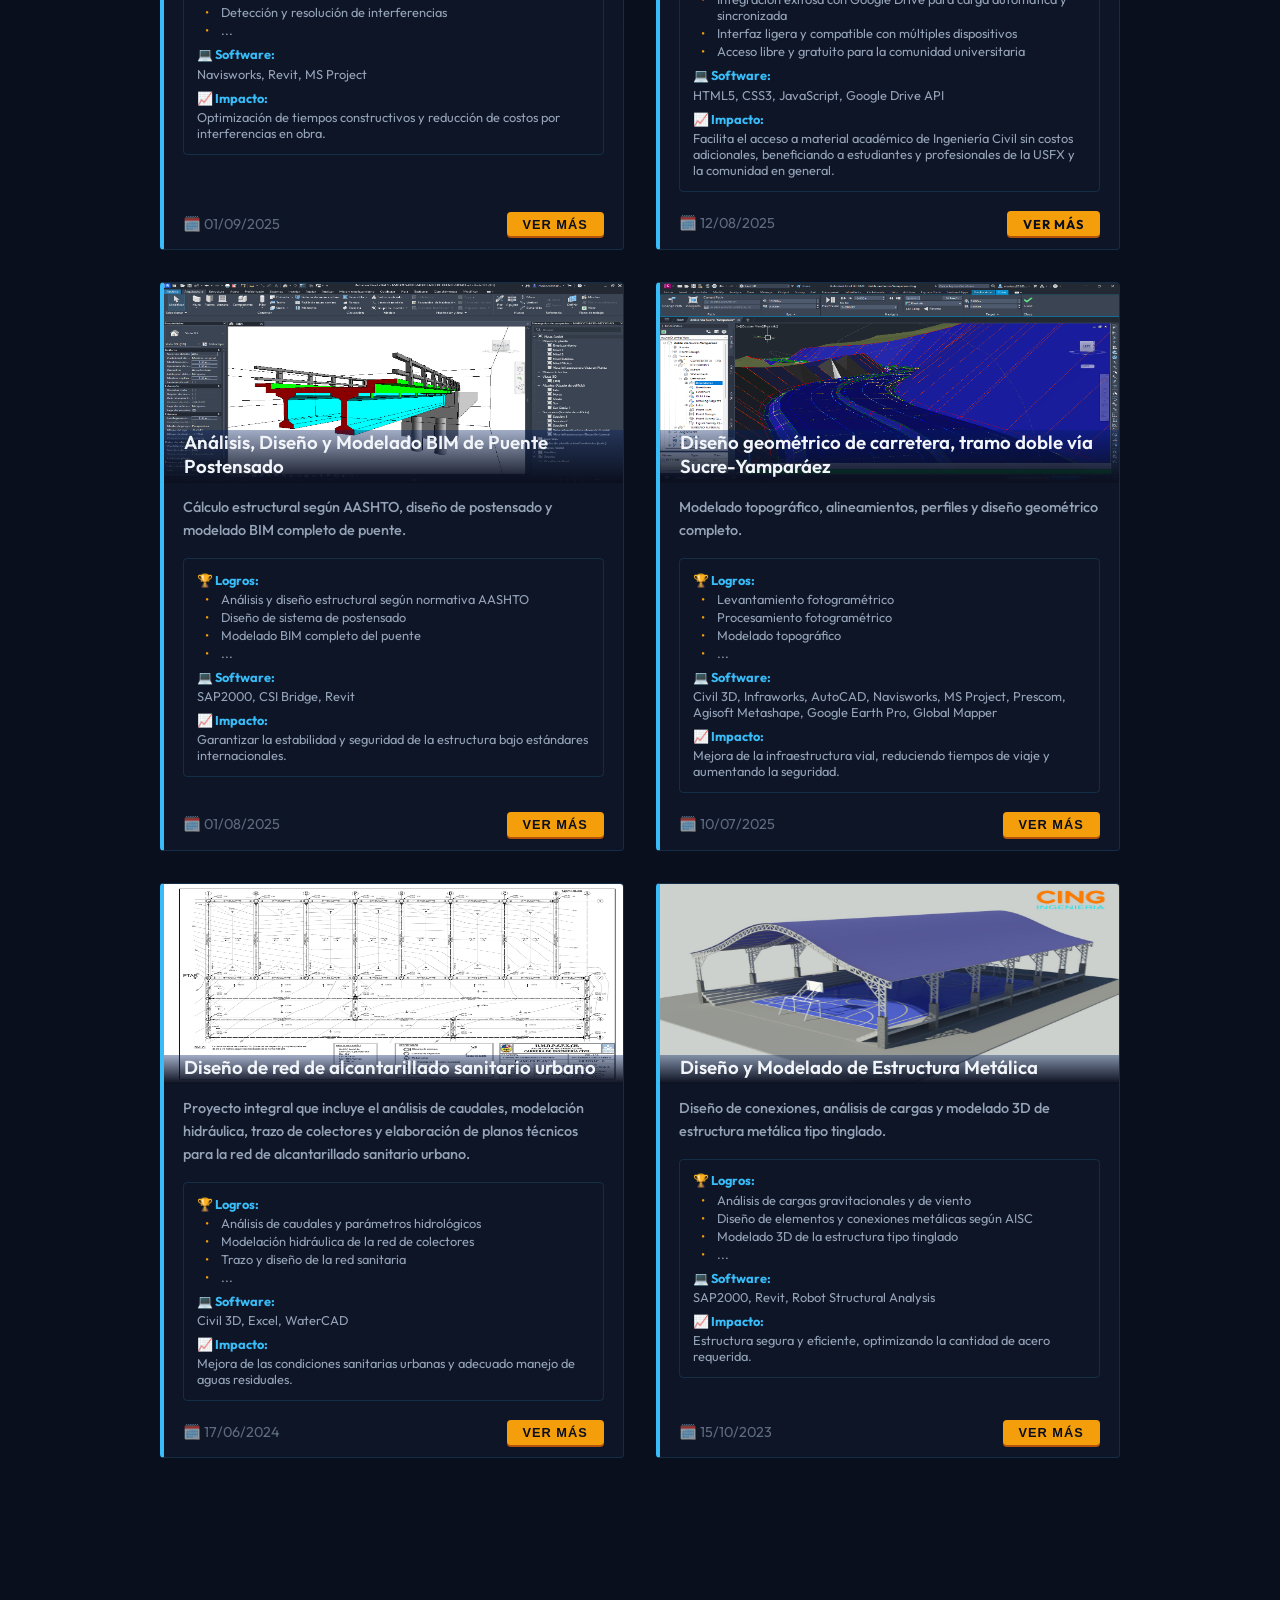
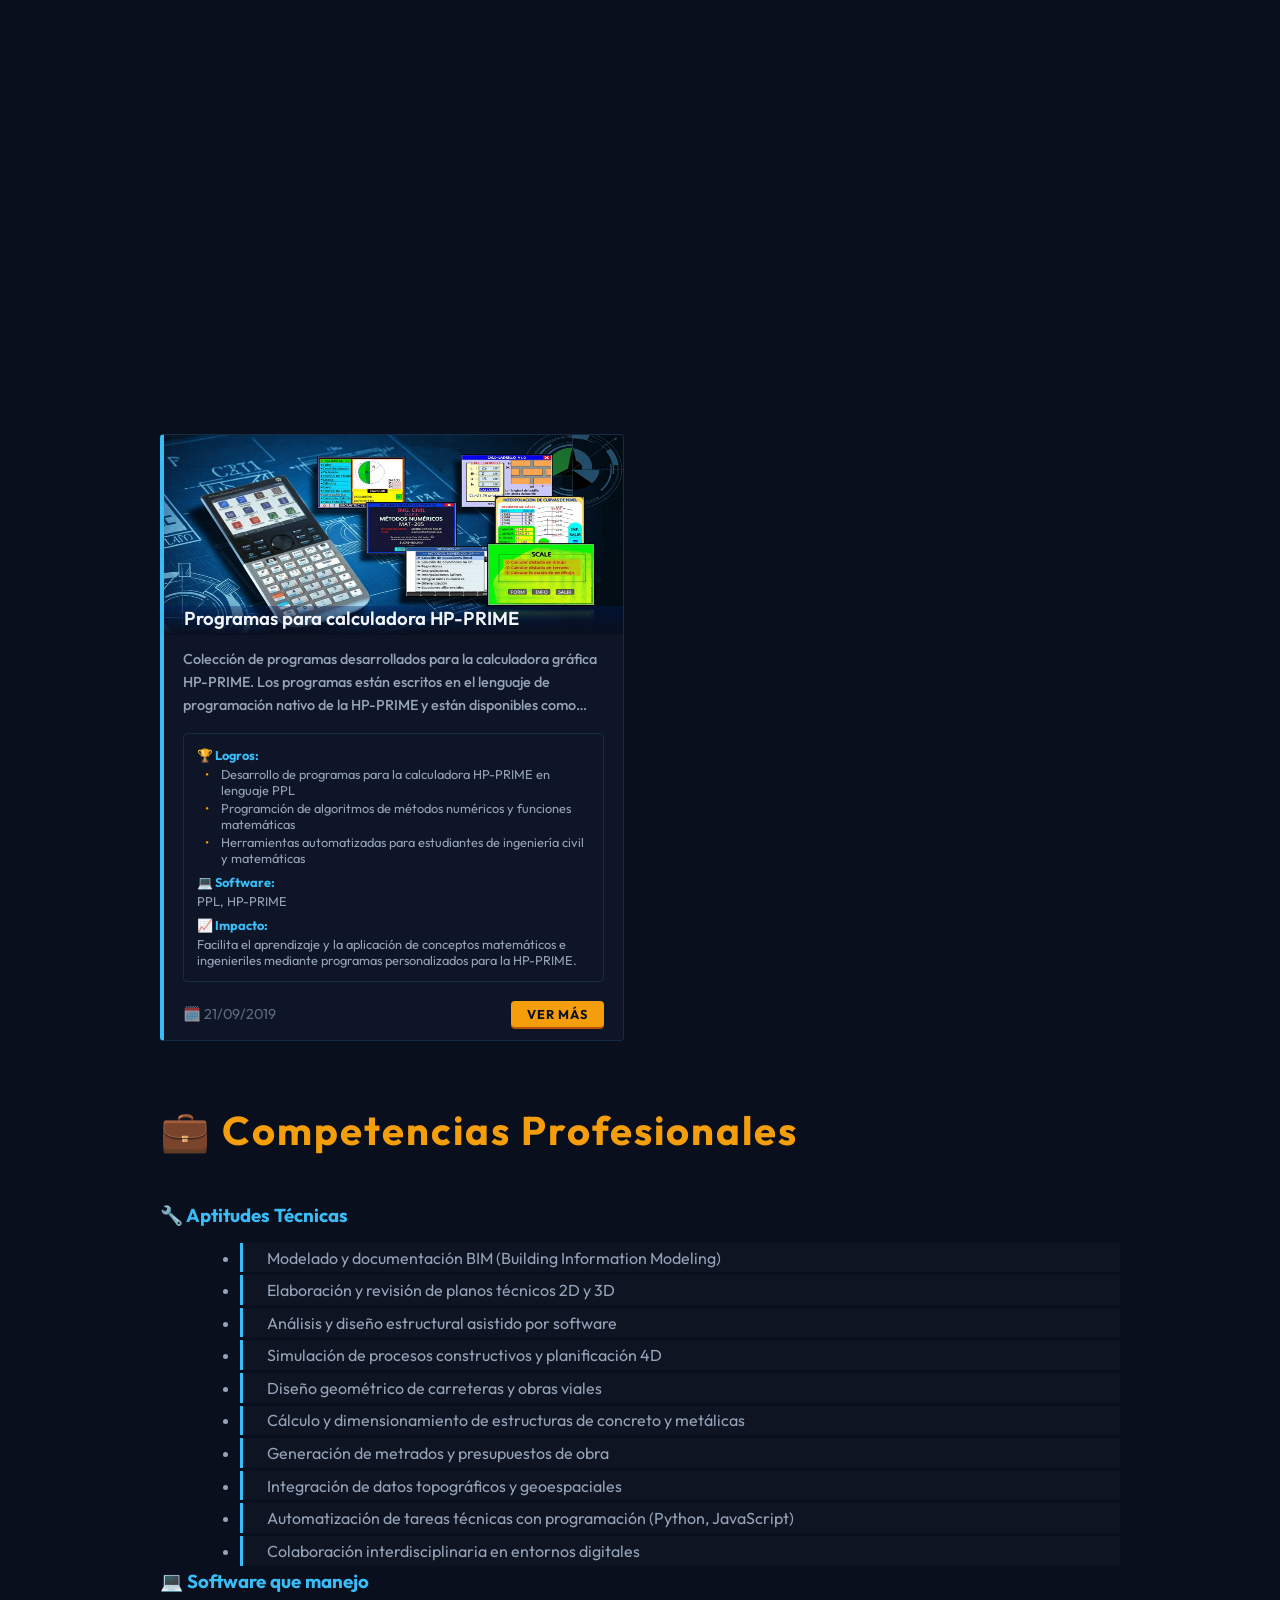
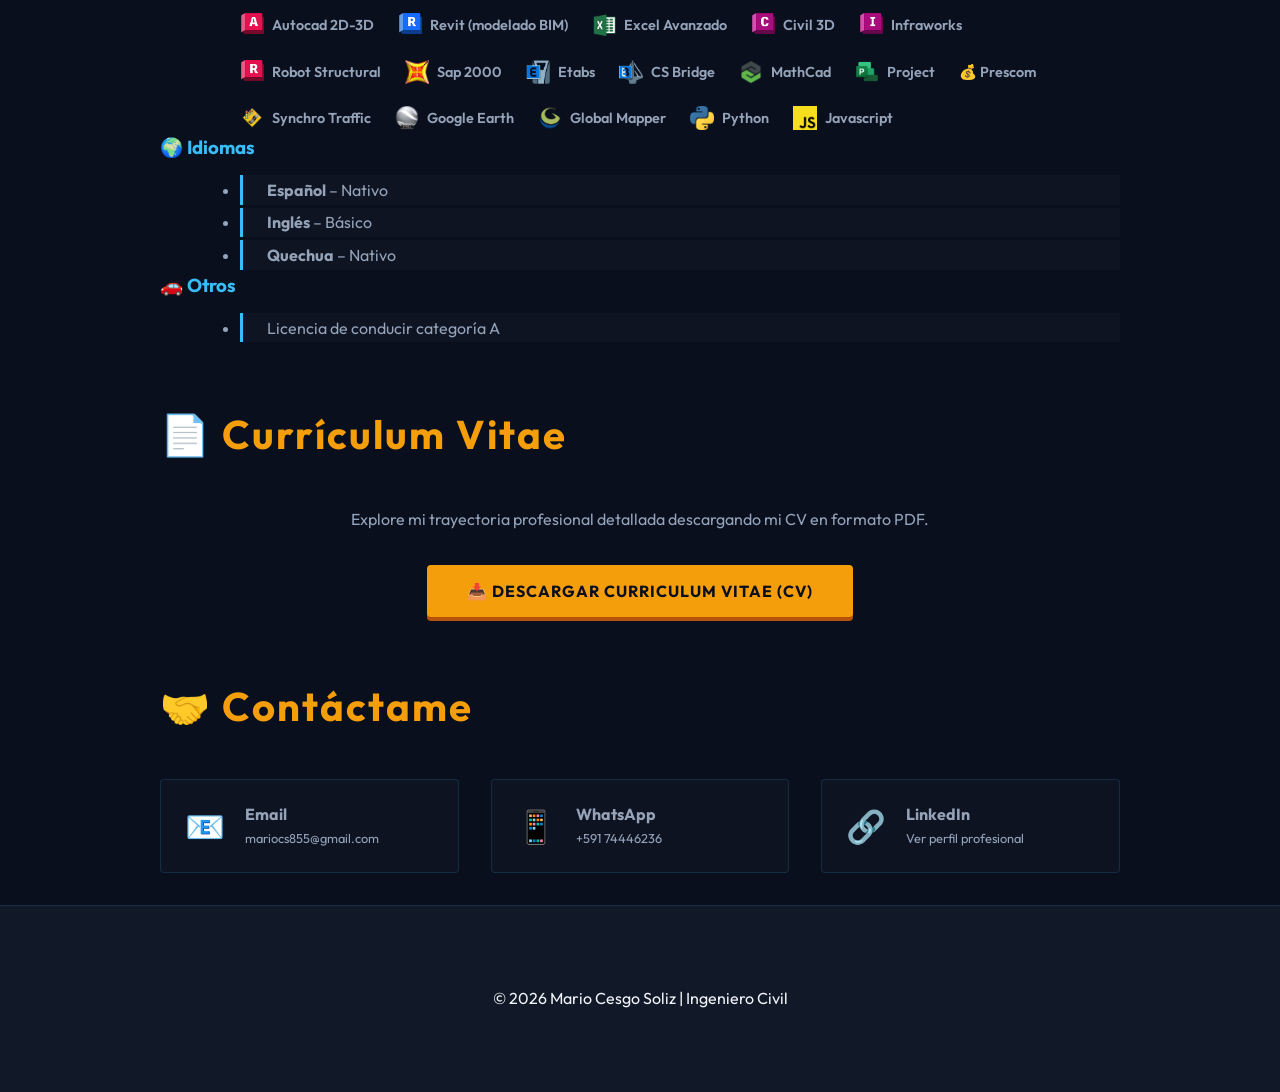
==== commit f797740b: "mejora en accesibilidad" ====
--- a/index.html
+++ b/index.html
@@ -114,7 +114,7 @@
               />
             </div>
             <div class="ordenacion-container">
-              <label for="ordenar">Ordenar:</label>
+              <label for="ordenar">Ordenar por:</label>
               <select id="ordenar">
                 <option value="reciente">Recientes</option>
                 <option value="antiguo">Antiguos</option>
--- a/css/style_portafolio.css
+++ b/css/style_portafolio.css
@@ -691,9 +691,9 @@
 
 #competencias .competencia-list li {
     background: rgba(255, 255, 255, 0.02);
-    padding: 0.5rem 1.5rem;
+    padding: 0.3rem 1.5rem;
     border-left: 3px solid var(--secondary);
-    margin-bottom: 0.5rem;
+    margin-bottom: 3px;
     color: var(--text-muted);
     margin-left: 5rem;
 }
--- a/css/responsive_portafolio.css
+++ b/css/responsive_portafolio.css
@@ -9,17 +9,7 @@
     #sobre-mi {
         gap: 3rem;
     }
-
-    .foto-perfil {
-        width: 180px;
-        height: 220px;
-    }
-
     .software-grid {
-        margin-left: 2rem;
-    }
-
-    .competencia-list li {
         margin-left: 2rem;
     }
 
@@ -32,7 +22,6 @@
 /* Tablets (768px) */
 @media (max-width: 768px) {
     .hero {
-        min-height: 70vh;
         padding: 1.5rem;
     }
 
@@ -61,10 +50,6 @@
         letter-spacing: 1px;
     }
 
-    main {
-        margin-top: 65px;
-    }
-
     .container {
         padding: 3rem 1.5rem;
     }
@@ -72,6 +57,10 @@
     h2 {
         font-size: 1.8rem;
         margin-bottom: 2rem;
+    }
+
+    .btn {
+        padding: 0.5rem 1rem;
     }
 
     #sobre-mi {
@@ -177,6 +166,7 @@
 
     .hero-btns .btn {
         width: 100%;
+        padding: 0.5rem 1rem;
     }
 
     nav {
@@ -259,10 +249,6 @@
         font-size: 0.8rem;
     }
 
-    .ordenacion-container select {
-        width: 100%;
-        padding: 0.5rem;
-    }
 
     #lista-proyectos {
         grid-template-columns: 1fr;
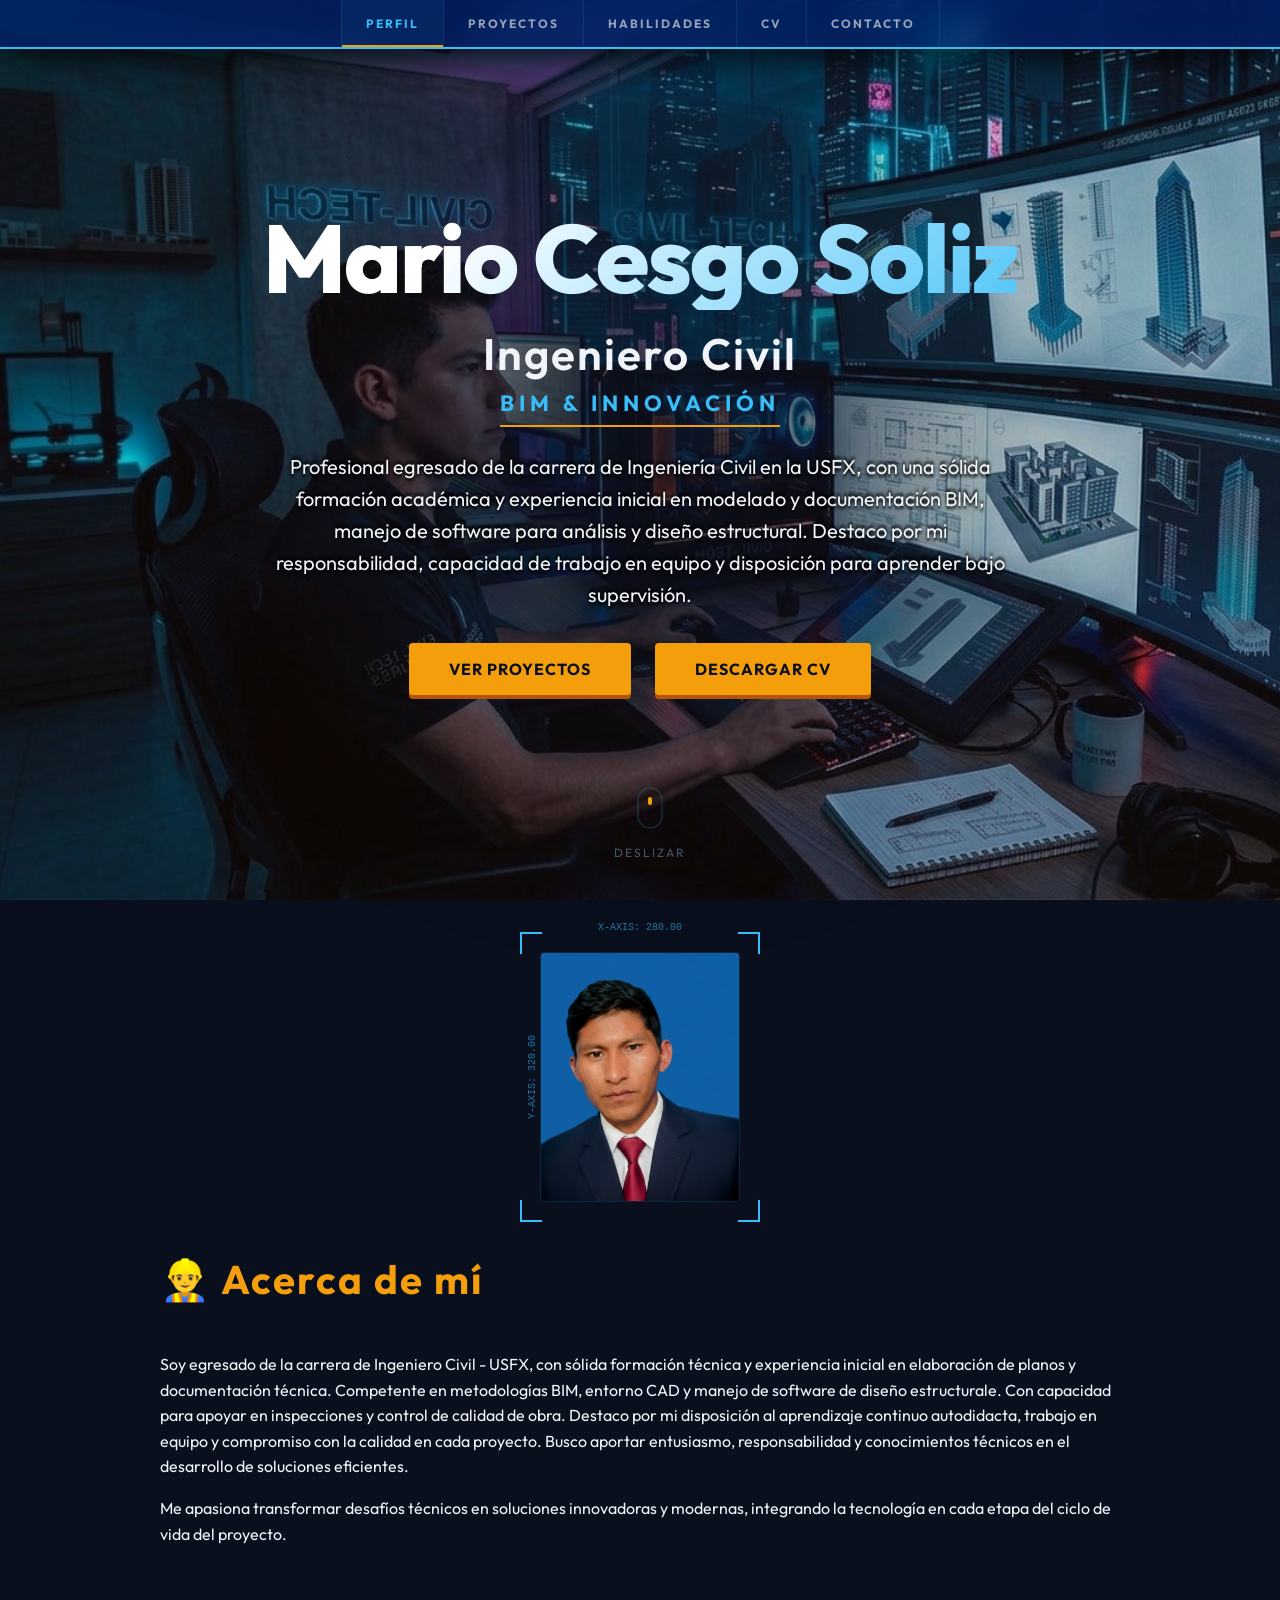
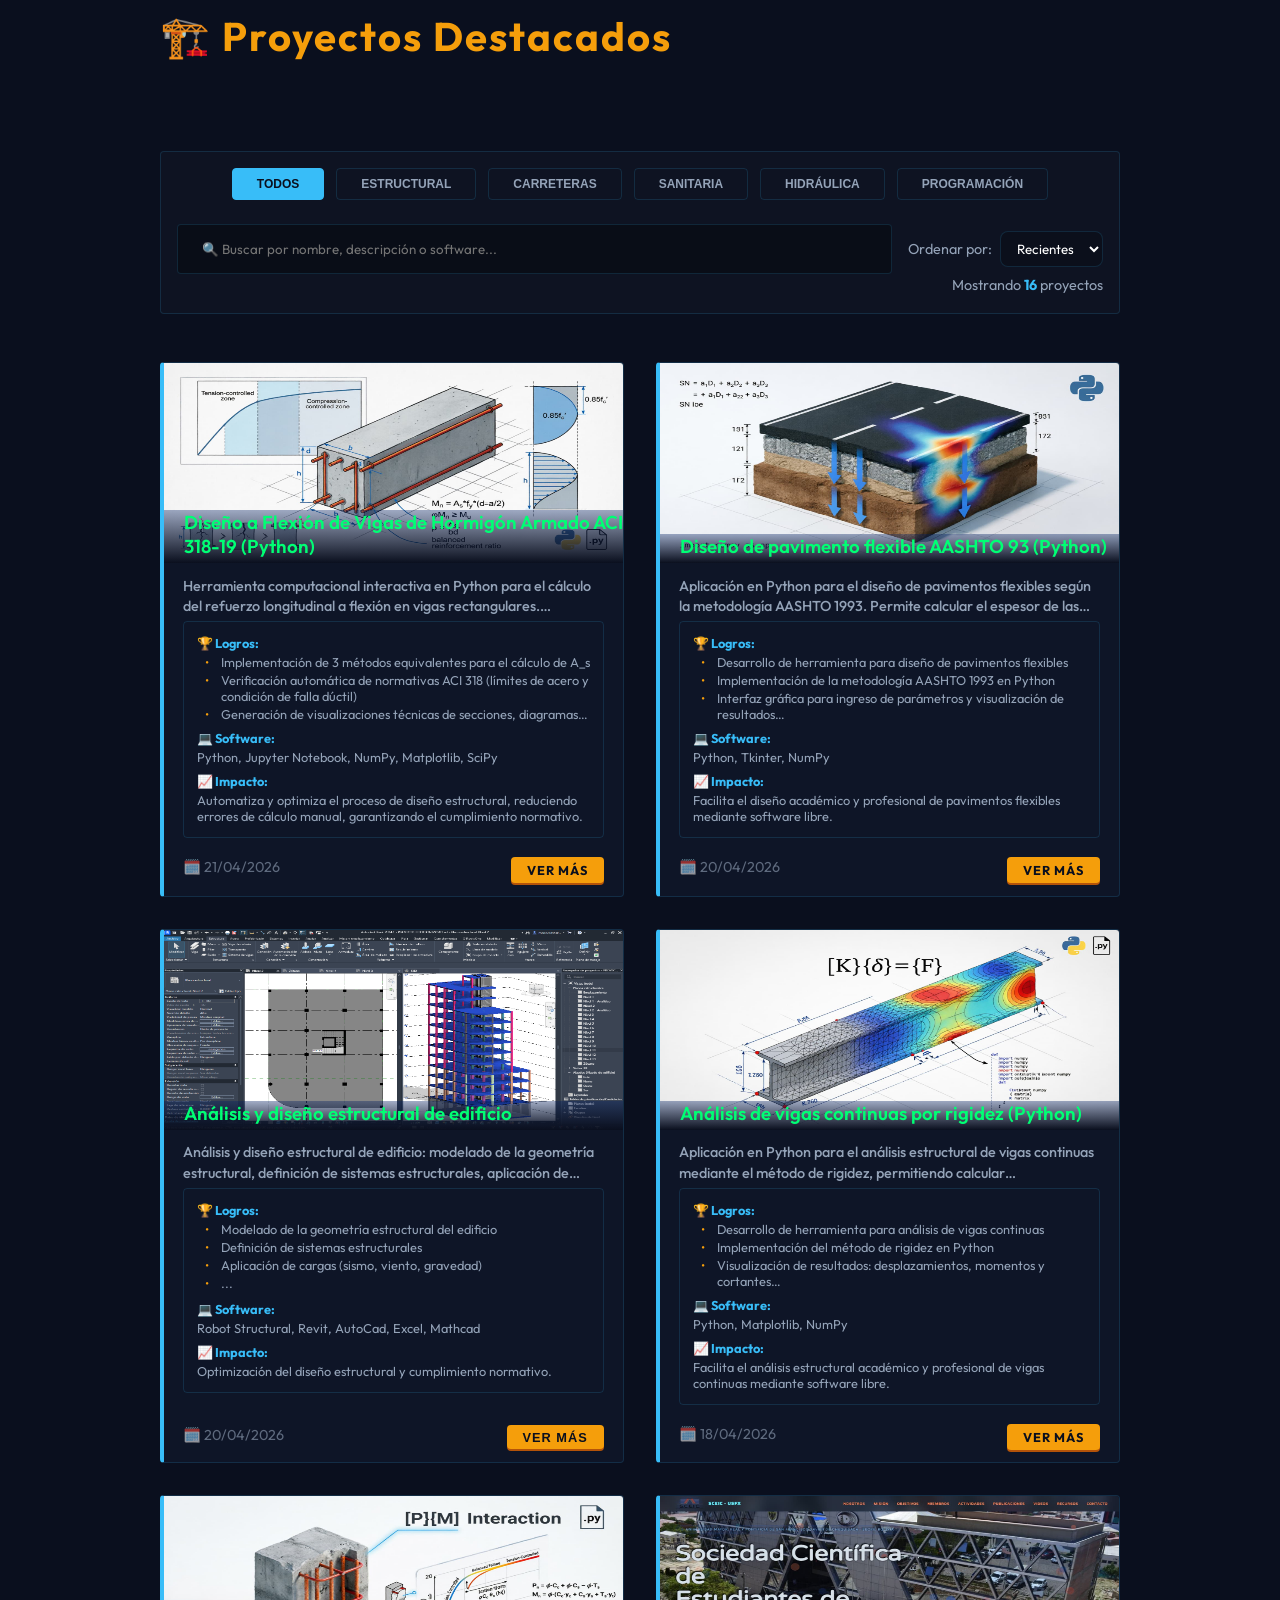
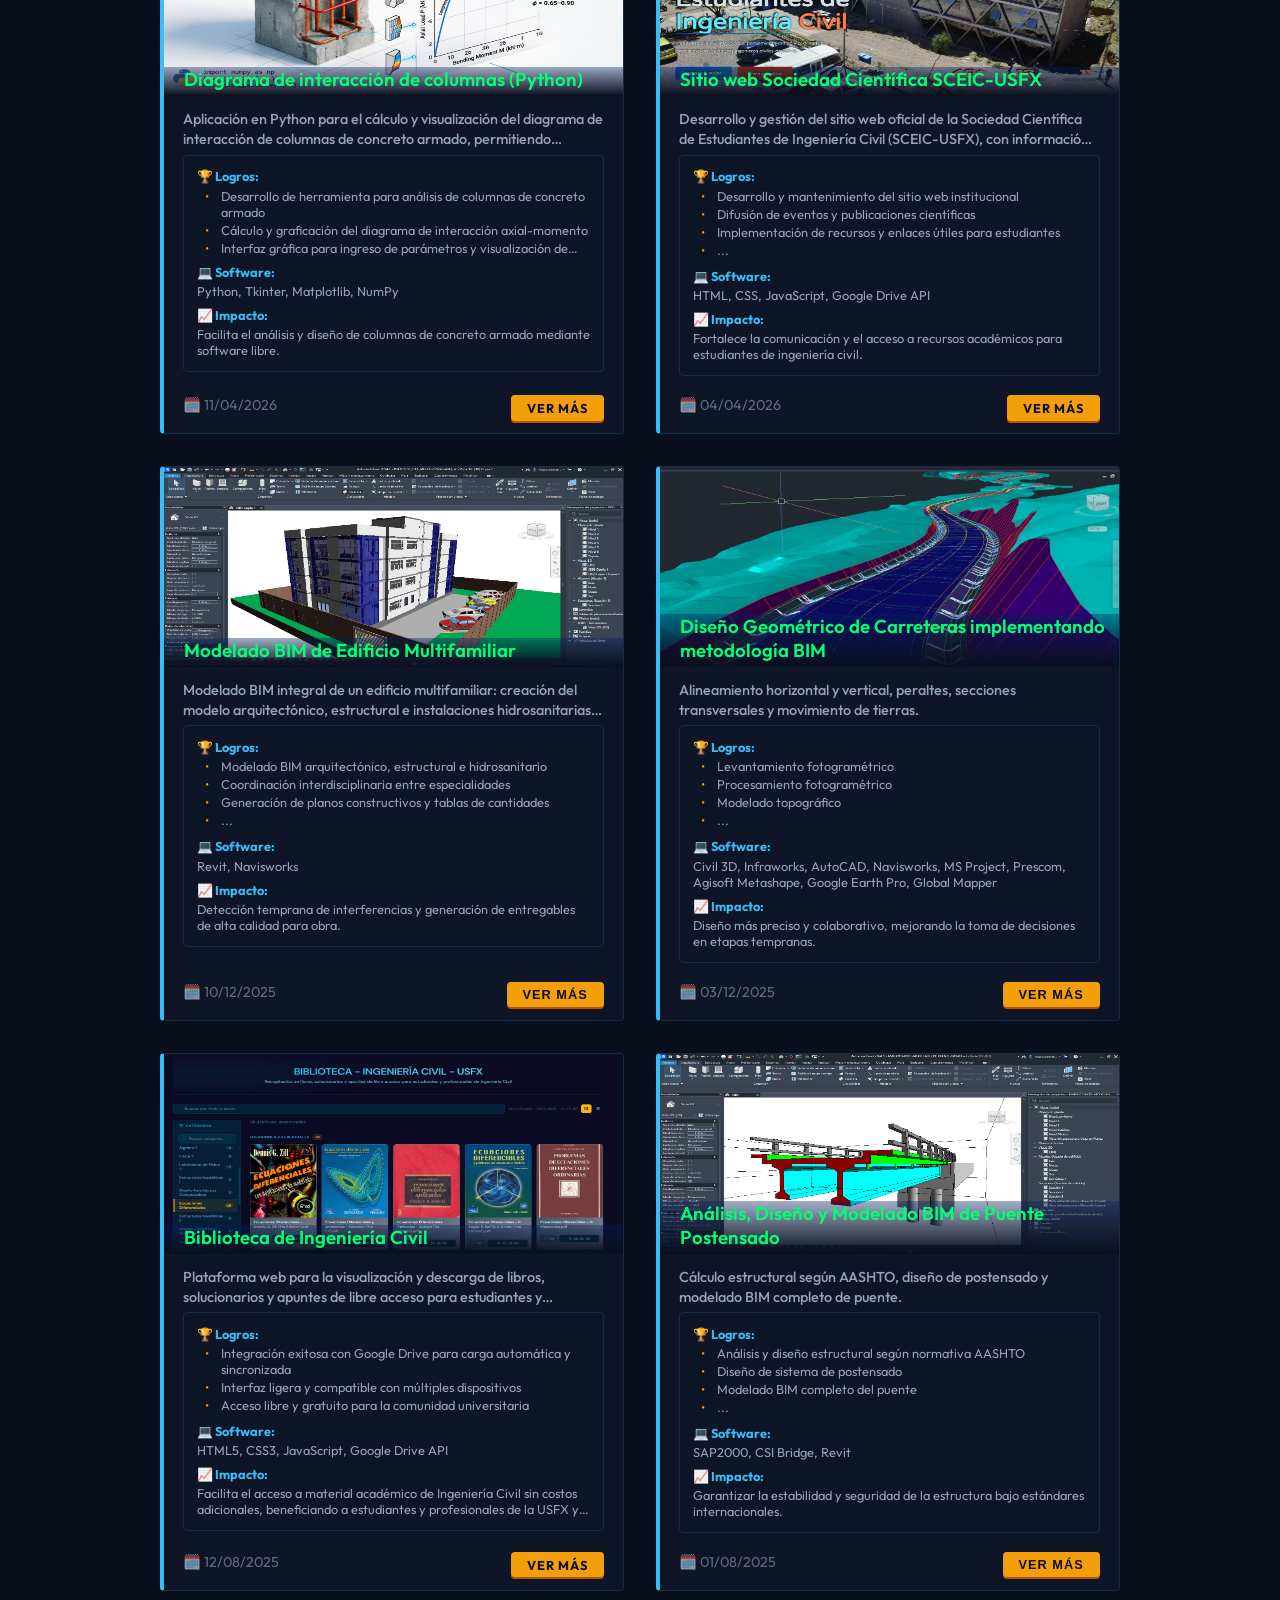
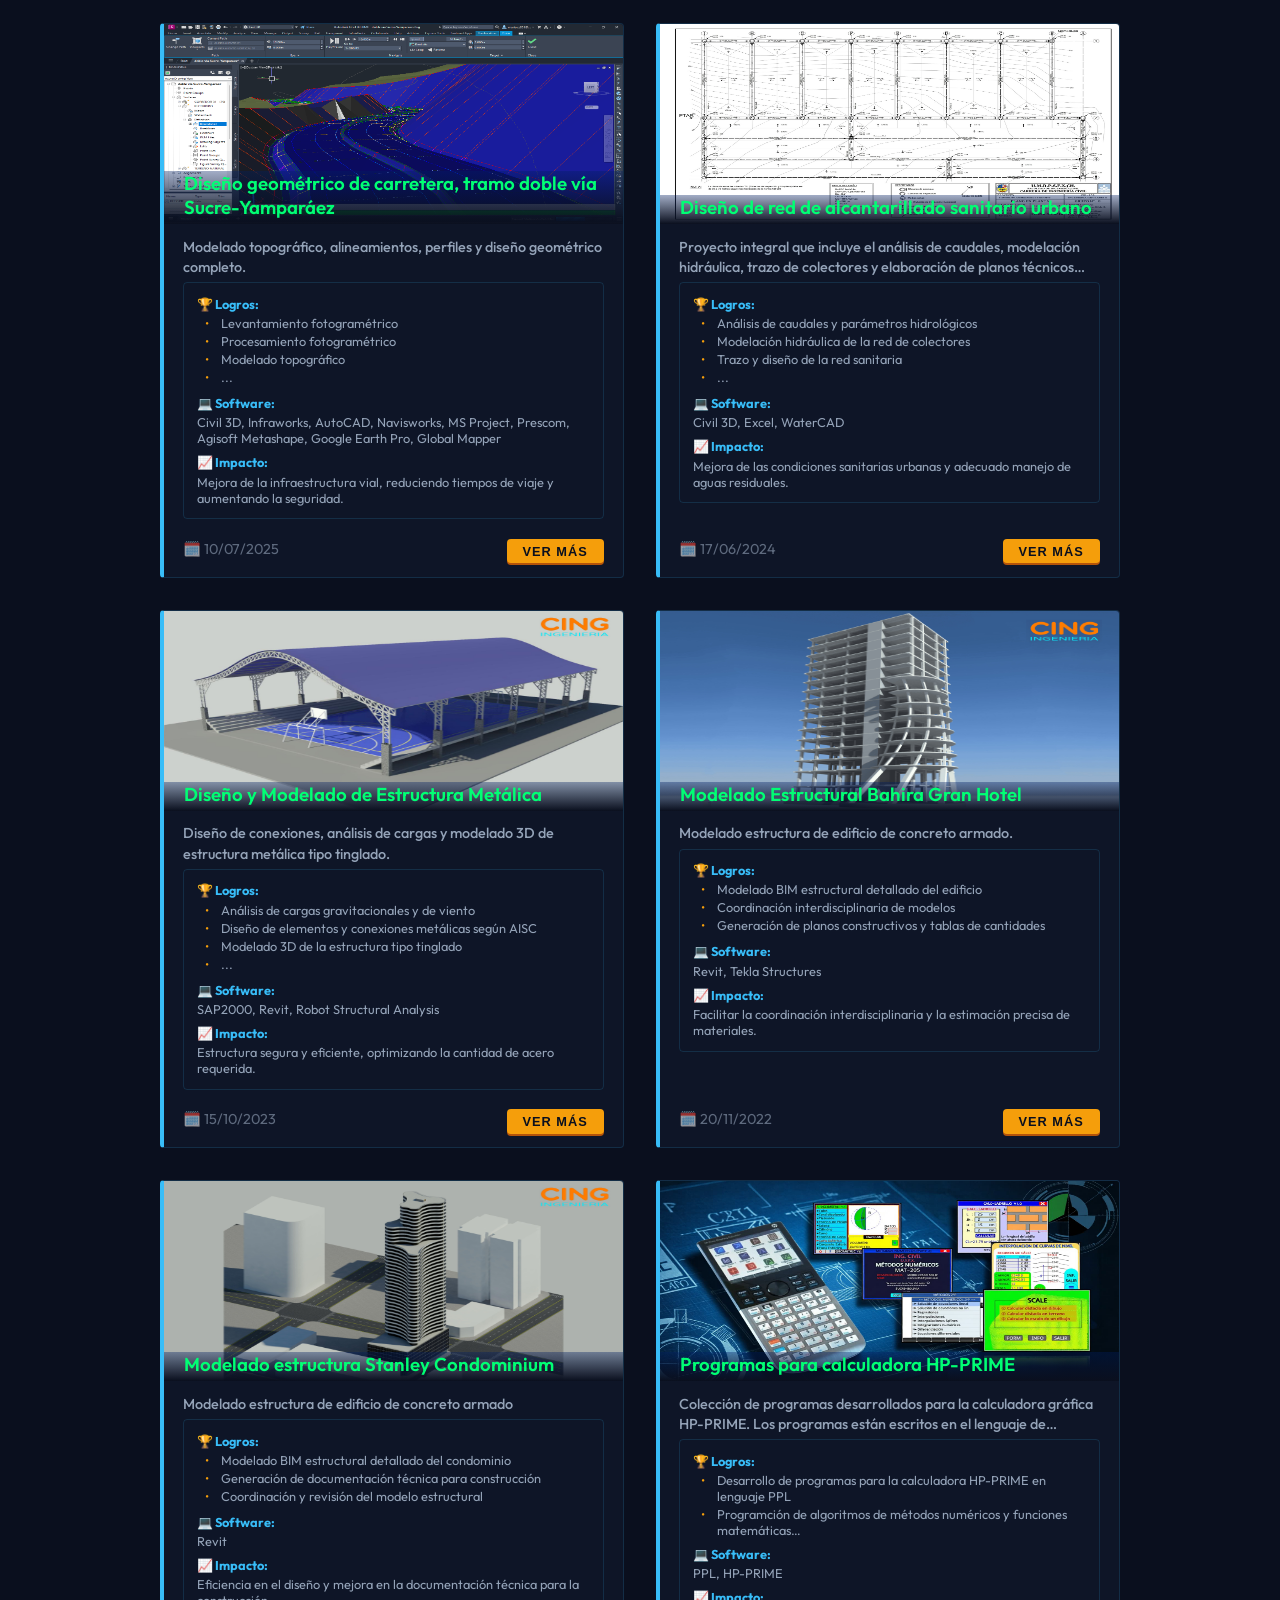
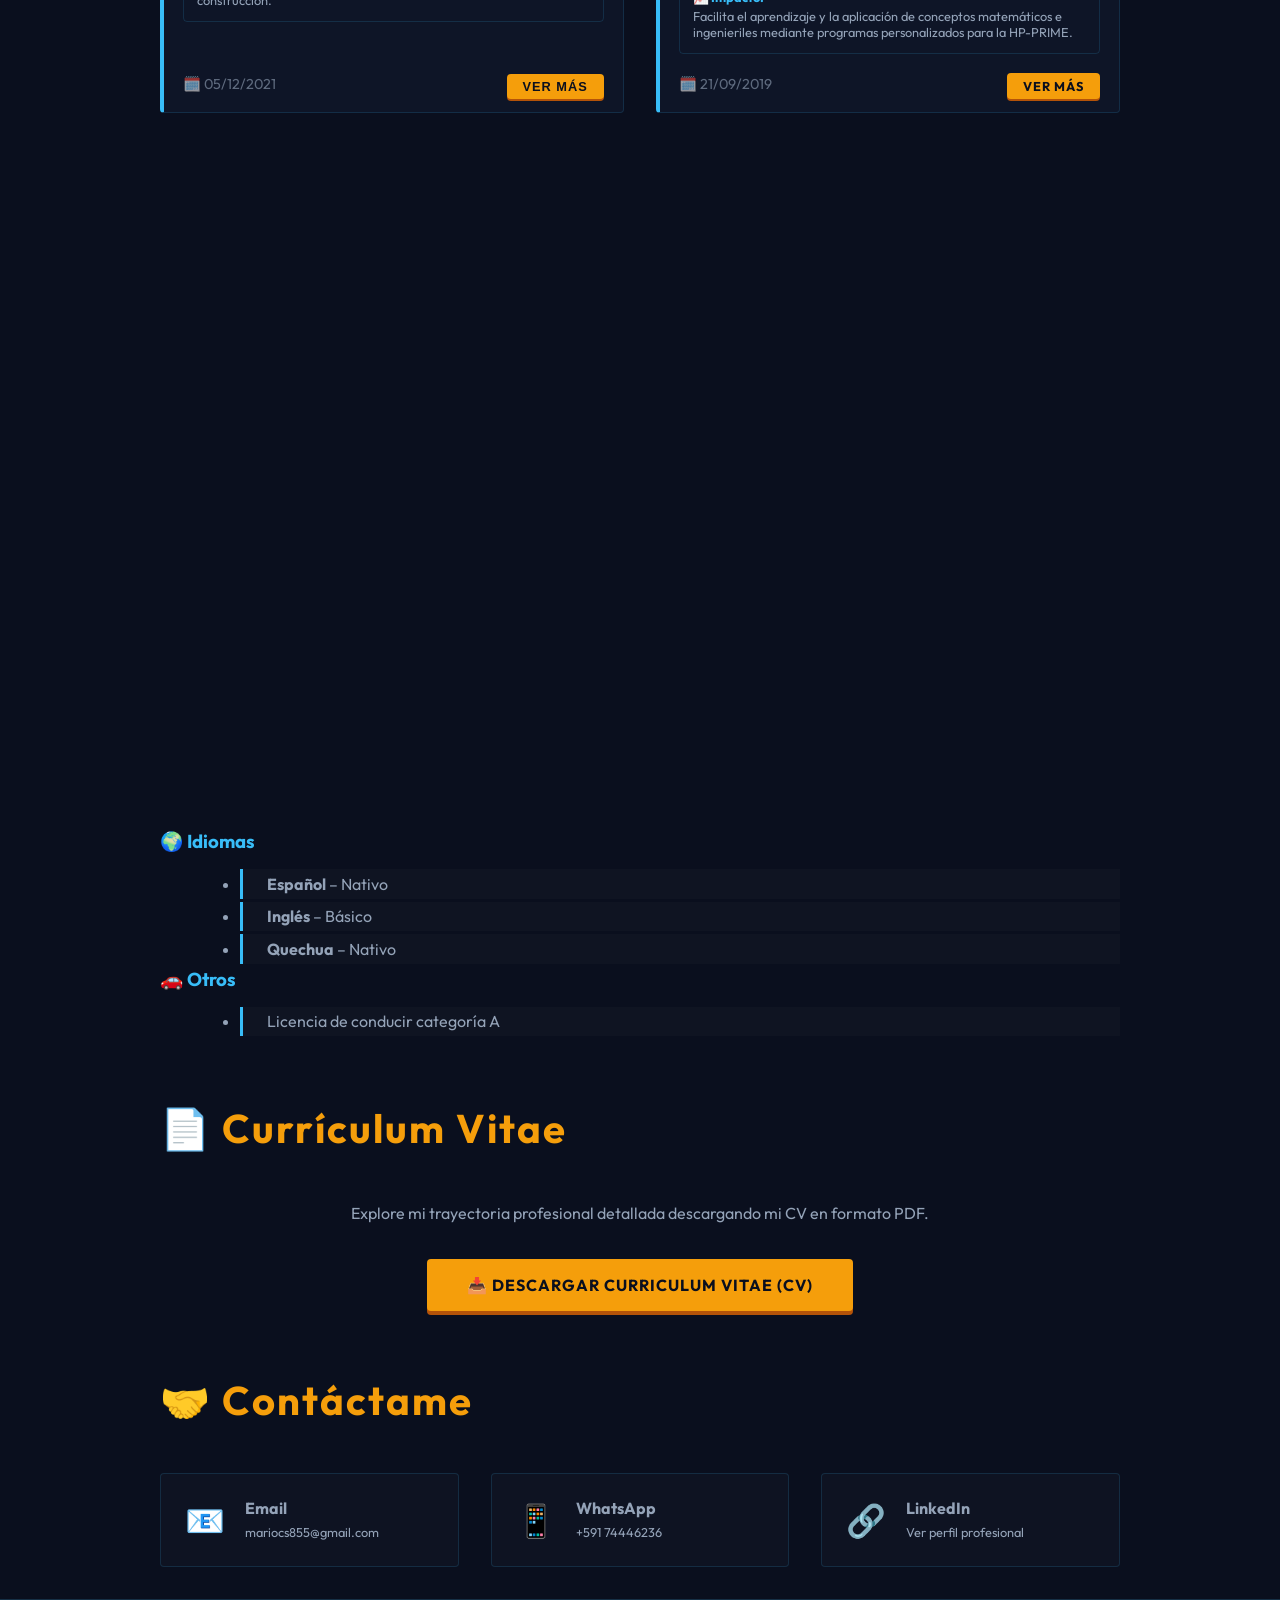
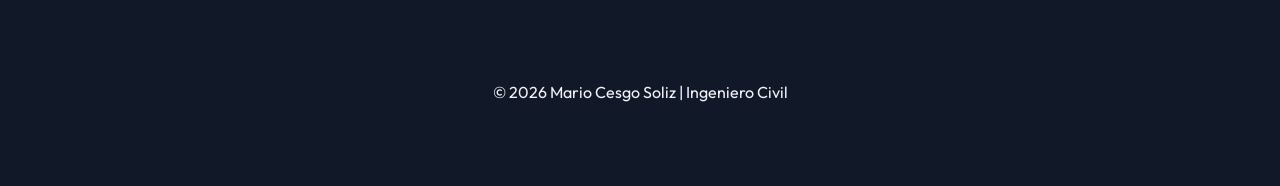
==== commit 4ae1d660: "actualización..." ====
--- a/index.html
+++ b/index.html
@@ -4,11 +4,8 @@
     <meta charset="UTF-8" />
     <meta name="viewport" content="width=device-width, initial-scale=1.0" />
     <title>Mario Cesgo Soliz | Ing. Civil</title>
-    <meta
-      name="description"
-      content="Portafolio profesional de Mario Cesgo Soliz, Ingeniero Civil especializado en BIM, estructuras y carreteras."
-    />
-    <link rel="icon" type="image/x-icon" href="img/icons/icon.png">
+    <meta name="description" content="Portafolio profesional de Mario Cesgo Soliz, Ingeniero Civil especializado en BIM, estructuras y carreteras." />
+    <link rel="icon" type="image/x-icon" href="img/icons/icon.png" />
     <link rel="stylesheet" href="css/style_portafolio.css" />
     <link rel="stylesheet" href="css/responsive_portafolio.css" />
   </head>
@@ -28,11 +25,12 @@
       <section id="inicio" class="hero">
         <div class="hero-content">
           <h1 class="reveal stagger-1">Mario Cesgo Soliz</h1>
-          <h2 class="reveal stagger-2">
-            Ingeniero Civil <span>BIM & Innovación</span>
-          </h2>
+          <h2 class="reveal stagger-2">Ingeniero Civil <span>BIM & Innovación</span></h2>
           <p class="reveal stagger-3">
-            Profesional egresado de la carrera de Ingeniería Civil en la USFX, con una sólida formación académica y experiencia inicial en diseño y modelado de infraestructura civil. Manejo software BIM y herramientas de cálculo. Destaco por mi responsabilidad, capacidad de trabajo en equipo y disposición para aprender bajo supervisión.
+            Profesional egresado de la carrera de Ingeniería Civil en la USFX, con una sólida formación académica y experiencia inicial en modelado y documentación BIM, manejo de software para análisis y diseño estructural. Destaco por mi responsabilidad, capacidad de trabajo en
+            equipo y disposición para aprender bajo supervisión.
+          </p>
+
           <div class="hero-btns reveal stagger-4">
             <a href="#proyectos" class="btn">Ver Proyectos</a>
             <a href="#curriculum" class="btn">Descargar CV</a>
@@ -50,29 +48,18 @@
           <span class="label-coord coord-x">X-AXIS: 280.00</span>
           <span class="label-coord coord-y">Y-AXIS: 320.00</span>
           <div class="foto-perfil-wrapper">
-            <img
-              src="./img/perfil/foto_perfil.jpg"
-              alt="Ingeniero Civil - Mario Cesgo"
-              class="foto-perfil"
-            />
+            <img src="./img/perfil/foto_perfil.jpg" alt="Ingeniero Civil - Mario Cesgo" class="foto-perfil" />
           </div>
         </div>
         <div class="sobre-mi-texto">
           <h2>👷‍♂️ Acerca de mí</h2>
           <p>
-            Profesional egresado de la carrera de Ingeniero Civil - USFX, con formación académica sólida y experiencia
-            inicial en proyectos de construcción e infraestructura. Competente
-            en el uso de software CAD y herramientas de cálculo estructural, con
-            capacidad para elaborar planos, apoyar en inspecciones de obra y
-            preparar documentación técnica bajo supervisión. Destaco por mi
-            disposición al aprendizaje continuo, trabajo en equipo y compromiso
-            con la calidad y seguridad en cada proyecto. Busco aportar
-            entusiasmo, responsabilidad y conocimientos técnicos en el
-            desarrollo de soluciones eficientes.
+            Soy egresado de la carrera de Ingeniero Civil - USFX, con sólida formación técnica y experiencia inicial en elaboración de planos y documentación técnica. Competente en metodologías BIM, entorno CAD y manejo de software de diseño estructurale. Con capacidad para apoyar en inspecciones y control de calidad de obra. Destaco por mi disposición al aprendizaje
+            continuo autodidacta, trabajo en equipo y compromiso con la calidad en cada proyecto. Busco aportar entusiasmo, responsabilidad y
+            conocimientos técnicos en el desarrollo de soluciones eficientes.
           </p>
           <p style="margin-top: 1rem">
-            Me apasiona transformar desafíos técnicos en soluciones innovadoras
-            y modernas, integrando la tecnología en cada etapa del ciclo de vida
+            Me apasiona transformar desafíos técnicos en soluciones innovadoras y modernas, integrando la tecnología en cada etapa del ciclo de vida
             del proyecto.
           </p>
         </div>
@@ -81,27 +68,17 @@
       <!-- Proyectos -->
       <section id="proyectos" class="container">
         <h2 class="reveal">🏗️ Proyectos Destacados</h2>
-        <p style="margin-bottom: 1rem;" class="reveal">Todos los proyectos que se muestran a continuación fueron realizados por iniciativa propia, no son parte de cursos realizados.</p>
+        <p style="margin-bottom: 1rem" class="reveal">
+          Todos los proyectos que se muestran a continuación fueron realizados por iniciativa propia, no son parte de cursos realizados.
+        </p>
         <div class="controles-proyectos reveal">
           <div class="filtros-container">
-            <button class="filtro-btn active" data-mencion="todos">
-              Todos
-            </button>
-            <button class="filtro-btn" data-mencion="estructural">
-              Estructural
-            </button>
-            <button class="filtro-btn" data-mencion="carreteras">
-              Carreteras
-            </button>
-            <button class="filtro-btn" data-mencion="sanitaria">
-              Sanitaria
-            </button>
-            <button class="filtro-btn" data-mencion="hidráulica">
-              Hidráulica
-            </button>
-            <button class="filtro-btn" data-mencion="programacion">
-              Programación
-            </button>
+            <button class="filtro-btn active" data-mencion="todos">Todos</button>
+            <button class="filtro-btn" data-mencion="estructural">Estructural</button>
+            <button class="filtro-btn" data-mencion="carreteras">Carreteras</button>
+            <button class="filtro-btn" data-mencion="sanitaria">Sanitaria</button>
+            <button class="filtro-btn" data-mencion="hidráulica">Hidráulica</button>
+            <button class="filtro-btn" data-mencion="programacion">Programación</button>
           </div>
 
           <div class="buscar-ordenar-container">
@@ -110,8 +87,7 @@
                 type="text"
                 id="buscador"
                 placeholder="🔍 Buscar por nombre, descripción o software..."
-                aria-label="Buscar proyectos por nombre, descripción o software"
-              />
+                aria-label="Buscar proyectos por nombre, descripción o software" />
             </div>
             <div class="ordenacion-container">
               <label for="ordenar">Ordenar por:</label>
@@ -121,17 +97,9 @@
               </select>
             </div>
           </div>
-          <p
-            style="
-              font-size: 0.9rem;
-              color: var(--text-muted);
-              text-align: right;
-            "
-          >
+          <p style="font-size: 0.9rem; color: var(--text-muted); text-align: right">
             Mostrando
-            <strong id="total-proyectos" style="color: var(--secondary)"
-              >0</strong
-            >
+            <strong id="total-proyectos" style="color: var(--secondary)">0</strong>
             proyectos
           </p>
         </div>
@@ -147,107 +115,40 @@
         <div class="competencia-section reveal">
           <h3>🔧 Aptitudes Técnicas</h3>
           <ul class="competencia-list">
-            <li>Modelado y documentación BIM (Building Information Modeling)</li>
-            <li>Elaboración y revisión de planos técnicos 2D y 3D</li>
-            <li>Análisis y diseño estructural asistido por software</li>
+            <li>Modelado 3D y documentación BIM</li>
+            <li>Elaboración y revisión de planos estructuraes</li>
+            <li>Diseño geométrico de carreteras y obras viales</li>
+            <li>Análisis y dimensionamiento asistido por software de estructuras de concreto y metálicas</li>
+            <li>Elaboración de cómputos métricos y presupuestos de obra</li>
             <li>Simulación de procesos constructivos y planificación 4D</li>
-            <li>Diseño geométrico de carreteras y obras viales</li>
-            <li>Cálculo y dimensionamiento de estructuras de concreto y metálicas</li>
-            <li>Generación de metrados y presupuestos de obra</li>
-            <li>Integración de datos topográficos y geoespaciales</li>
-            <li>Automatización de tareas técnicas con programación (Python, JavaScript)</li>
+            <li>Manejo de información geoespacial (GIS) y topográfica </li>
+            <li>Automatización de tareas con programación y desarrollo de software</li>
             <li>Colaboración interdisciplinaria en entornos digitales</li>
           </ul>
         </div>
         <div class="competencia-section reveal">
           <h3>💻 Software que manejo</h3>
           <div class="software-grid">
-            <span class="software-item"
-              ><img src="./img/software%20icon/AutoCad.png" alt="AutoCad" />
-              Autocad 2D-3D</span
-            >
-            <span class="software-item"
-              ><img src="./img/software%20icon/Revit.png" alt="Revit" /> Revit
-              (modelado BIM)</span
-            >
-            <span class="software-item"
-              ><img src="./img/software%20icon/Excel.png" alt="Excel" /> Excel
-              Avanzado</span
-            >
-            <span class="software-item"
-              ><img src="./img/software%20icon/Civil3D.png" alt="Civil 3D" />
-              Civil 3D</span
-            >
-            <span class="software-item"
-              ><img
-                src="./img/software%20icon/Infraworks.png"
-                alt="Infraworks"
-              />
-              Infraworks</span
-            >
-            <span class="software-item"
-              ><img
-                src="./img/software%20icon/Robot_Structural.png"
-                alt="Robot Structural"
-              />
-              Robot Structural</span
-            >
-            <span class="software-item"
-              ><img src="./img/software%20icon/Sap2000.png" alt="Sap 2000" />
-              Sap 2000</span
-            >
-            <span class="software-item"
-              ><img src="./img/software%20icon/Etabs.png" alt="Etabs" />
-              Etabs</span
-            >
-            <span class="software-item"
-              ><img
-                src="./img/software%20icon/CSiBridge-removebg-preview.png"
-                alt="CS Bridge"
-              />
-              CS Bridge</span
-            >
-            <span class="software-item"
-              ><img src="./img/software%20icon/Mathcad.png" alt="MathCad" />
-              MathCad</span
-            >
-            <span class="software-item"
-              ><img src="./img/software%20icon/Project.png" alt="Project" />
-              Project</span
-            >
+            <span class="software-item"><img src="./img/software%20icon/AutoCad.png" alt="AutoCad" /> Autocad 2D-3D</span>
+            <span class="software-item"><img src="./img/software%20icon/Revit.png" alt="Revit" /> Revit (modelado BIM)</span>
+            <span class="software-item"><img src="./img/software%20icon/Excel.png" alt="Excel" /> Excel</span>
+            <span class="software-item"><img src="./img/software%20icon/Civil3D.png" alt="Civil 3D" /> Civil 3D</span>
+
+            <span class="software-item"><img src="./img/software%20icon/Infraworks.png" alt="Infraworks" /> Infraworks</span>
+            <span class="software-item"><img src="./img/software%20icon/Robot_Structural.png" alt="Robot Structural" /> Robot Structural</span>
+            <span class="software-item"><img src="./img/software%20icon/Sap2000.png" alt="Sap 2000" /> Sap 2000</span>
+            <span class="software-item"><img src="./img/software%20icon/Etabs.png" alt="Etabs" /> Etabs</span>
+            <span class="software-item"><img src="./img/software%20icon/CSiBridge-removebg-preview.png" alt="CS Bridge" /> CS Bridge</span>
+            <span class="software-item"><img src="./img/software%20icon/Mathcad.png" alt="MathCad" /> MathCad</span>
+            <span class="software-item"><img src="./img/software%20icon/Project.png" alt="Project" /> MS Project</span>
+            <span class="software-item"><img src="./img/software%20icon/Navisworks.png" alt="Project" /> Navisworks Manage</span>
             <span class="software-item">💰 Prescom</span>
-            <span class="software-item"
-              ><img
-                src="./img/software%20icon/synchro_trafic.png"
-                alt="Synchro Traffic"
-              />
-              Synchro Traffic</span
-            >
-            <span class="software-item"
-              ><img
-                src="./img/software%20icon/Google_Earth.png"
-                alt="Google Earth"
-              />
-              Google Earth</span
-            >
-            <span class="software-item"
-              ><img
-                src="./img/software%20icon/Global_Mapper.png"
-                alt="Global Mapper"
-              />
-              Global Mapper</span
-            >
-            <span class="software-item"
-              ><img src="./img/software%20icon/Python.png" alt="Python" />
-              Python</span
-            >
-            <span class="software-item"
-              ><img
-                src="./img/software%20icon/Javascript.png"
-                alt="Javascript"
-              />
-              Javascript</span
-            >
+            <span class="software-item"><img src="./img/software%20icon/synchro_trafic.png" alt="Synchro Traffic" /> Synchro Traffic</span>
+            <span class="software-item"><img src="./img/software%20icon/Google_Earth.png" alt="Google Earth" /> Google Earth</span>
+            <span class="software-item"><img src="./img/software%20icon/Global_Mapper.png" alt="Global Mapper" /> Global Mapper</span>
+            <span class="software-item"><img src="./img/software%20icon/QGIS.png" alt="Civil 3D" /> QGIS</span>
+            <span class="software-item"><img src="./img/software%20icon/Python.png" alt="Python" /> Python</span>
+            <span class="software-item"><img src="./img/software%20icon/Javascript.png" alt="Javascript" /> Javascript</span>
           </div>
         </div>
         <div class="competencia-grid reveal">
@@ -274,10 +175,7 @@
       <section id="curriculum" class="container reveal">
         <h2>📄 Currículum Vitae</h2>
         <div class="curriculum-card">
-          <p style="margin-bottom: 2rem; color: var(--text-muted)">
-            Explore mi trayectoria profesional detallada descargando mi CV en
-            formato PDF.
-          </p>
+          <p style="margin-bottom: 2rem; color: var(--text-muted)">Explore mi trayectoria profesional detallada descargando mi CV en formato PDF.</p>
           <a href="./CV_Mario_Cesgo.pdf" download class="btn">
             <span>📥 Descargar Curriculum Vitae (CV)</span>
           </a>
@@ -292,35 +190,21 @@
             <span class="icon">📧</span>
             <div>
               <strong>Email</strong>
-              <p style="font-size: 0.8rem; color: var(--text-muted)">
-                mariocs855@gmail.com
-              </p>
-            </div>
-          </a>
-          <a
-            href="https://wa.me/59174446236"
-            target="_blank"
-            class="contact-link"
-          >
+              <p style="font-size: 0.8rem; color: var(--text-muted)">mariocs855@gmail.com</p>
+            </div>
+          </a>
+          <a href="https://wa.me/59174446236" target="_blank" class="contact-link">
             <span class="icon">📱</span>
             <div>
               <strong>WhatsApp</strong>
-              <p style="font-size: 0.8rem; color: var(--text-muted)">
-                +591 74446236
-              </p>
-            </div>
-          </a>
-          <a
-            href="https://www.linkedin.com/in/mariocesgo/"
-            target="_blank"
-            class="contact-link"
-          >
+              <p style="font-size: 0.8rem; color: var(--text-muted)">+591 74446236</p>
+            </div>
+          </a>
+          <a href="https://www.linkedin.com/in/mariocesgo/" target="_blank" class="contact-link">
             <span class="icon">🔗</span>
             <div>
               <strong>LinkedIn</strong>
-              <p style="font-size: 0.8rem; color: var(--text-muted)">
-                Ver perfil profesional
-              </p>
+              <p style="font-size: 0.8rem; color: var(--text-muted)">Ver perfil profesional</p>
             </div>
           </a>
         </div>
--- a/css/style_portafolio.css
+++ b/css/style_portafolio.css
@@ -32,6 +32,7 @@
 
     --shadow-main: 0 10px 30px -10px rgba(0, 0, 0, 0.7);
     --shadow-accent: 0 0 30px -5px var(--secondary-glow);
+    --color-title-projects: #00ff74;
 }
 
 /* === BASE & TECHNICAL BACKGROUND === */
@@ -73,17 +74,7 @@
     }
 }
 
-@keyframes pulse {
-    0% {
-        transform: scale(1);
-        opacity: 0.1;
-    }
-
-    100% {
-        transform: scale(1.2);
-        opacity: 0.15;
-    }
-}
+
 
 /* Reveal Effect on Scroll */
 .reveal {
@@ -117,11 +108,22 @@
     position: absolute;
     width: clamp(300px, 60vw, 600px);
     height: clamp(300px, 60vw, 600px);
-    background: radial-gradient(circle, var(--secondary) 0%, transparent 70%);
+    background: radial-gradient(circle, var(--primary) 0%, transparent 100%);
     filter: blur(100px);
-    z-index: 2;
+    z-index: 10;
     border-radius: 50%;
-    animation: pulse 10s ease-in-out infinite alternate;
+    animation: pulse 5s ease-in-out infinite alternate;
+}
+@keyframes pulse {
+    0% {
+        transform: scale(1);
+        opacity: 0.1;
+    }
+
+    100% {
+        transform: scale(1.5);
+        opacity: 1;
+    }
 }
 
 .hero-content {
@@ -584,7 +586,7 @@
     padding-left: 20px;
     padding-bottom: 5px;
     background: linear-gradient(to top, var(--primary), #001e635d);
-    color: var(--text);
+    color: var(--color-title-projects);
     font-weight: 600;
 }
 
@@ -592,9 +594,11 @@
     font-size: 0.9rem;
     color: var(--text-muted);
     display: -webkit-box;
-    -webkit-line-clamp: 3;
+    -webkit-line-clamp: 2;
     -webkit-box-orient: vertical;
     overflow: hidden;
+    line-height: 1.4;
+    margin-bottom: 5px;
 }
 
 .tag {
@@ -628,6 +632,10 @@
     font-size: 0.8rem;
     color: var(--text-muted);
     margin-bottom: 0.5rem;
+    display: -webkit-box;
+    -webkit-line-clamp: 5;
+    -webkit-box-orient: vertical;
+    overflow: hidden;
 }
 
 .proyecto-detalles-mini strong {
@@ -656,6 +664,10 @@
 
 .proyecto-detalles-mini:last-child {
     margin-bottom: 0;
+    display: -webkit-box;
+    -webkit-line-clamp: 3;
+    -webkit-box-orient: vertical;
+    overflow: hidden;
 }
 
 /* === COMPETENCIAS === */
@@ -673,14 +685,17 @@
     transition: all 0.3s ease;
     display: flex;
     align-items: center;
-    gap: 0.5rem;
-    padding: 0.3rem 0;
+    gap: 5px;
+    padding: 0.3rem 0.8rem;
     cursor: default;
+    border: 1px solid var(--text-dim);
+    border-radius: 8px;
 }
 
 .software-item:hover {
     color: var(--secondary);
     transform: translateX(3px);
+    border: 1px solid var(--secondary);
 }
 
 .software-item img {
--- a/css/responsive_portafolio.css
+++ b/css/responsive_portafolio.css
@@ -139,9 +139,11 @@
 
 /* Móviles (480px) */
 @media (max-width: 480px) {
+
     .hero {
-        min-height: 60vh;
+        min-height: 95vh;
         padding: 1rem;
+        background-position: center;
     }
 
     .hero h1 {
@@ -159,16 +161,15 @@
     }
 
     .hero-btns {
+        margin-top: 5rem;
         flex-direction: column;
-        gap: 1rem;
-        width: 100%;
-    }
-
-    .hero-btns .btn {
-        width: 100%;
-        padding: 0.5rem 1rem;
-    }
-
+        gap: 2rem;
+        align-content: center;
+    }
+    .btn {
+        padding: 0.75rem 1.5rem;
+        font-size: 1rem;
+    }
     nav {
         padding: 0 0.5rem;
     }
@@ -184,9 +185,6 @@
         border-right: none;
     }
 
-    main {
-        margin-top: 60px;
-    }
 
     .container {
         padding: 2rem 1rem;
@@ -263,23 +261,6 @@
         height: 150px;
     }
 
-    .proyecto-footer {
-        flex-direction: column;
-        gap: 0.75rem;
-        justify-content: flex-start;
-    }
-
-    .fecha-publicacion {
-        font-size: 0.7rem;
-        width: 100%;
-    }
-
-    .btn-small {
-        width: 100%;
-        padding: 0.3rem 1rem !important;
-        font-size: 0.75rem !important;
-    }
-
     .tag {
         font-size: 0.65rem;
         padding: 0rem 0.4rem;
@@ -339,3 +320,4 @@
         font-size: 0.9rem;
     }
 }
+
